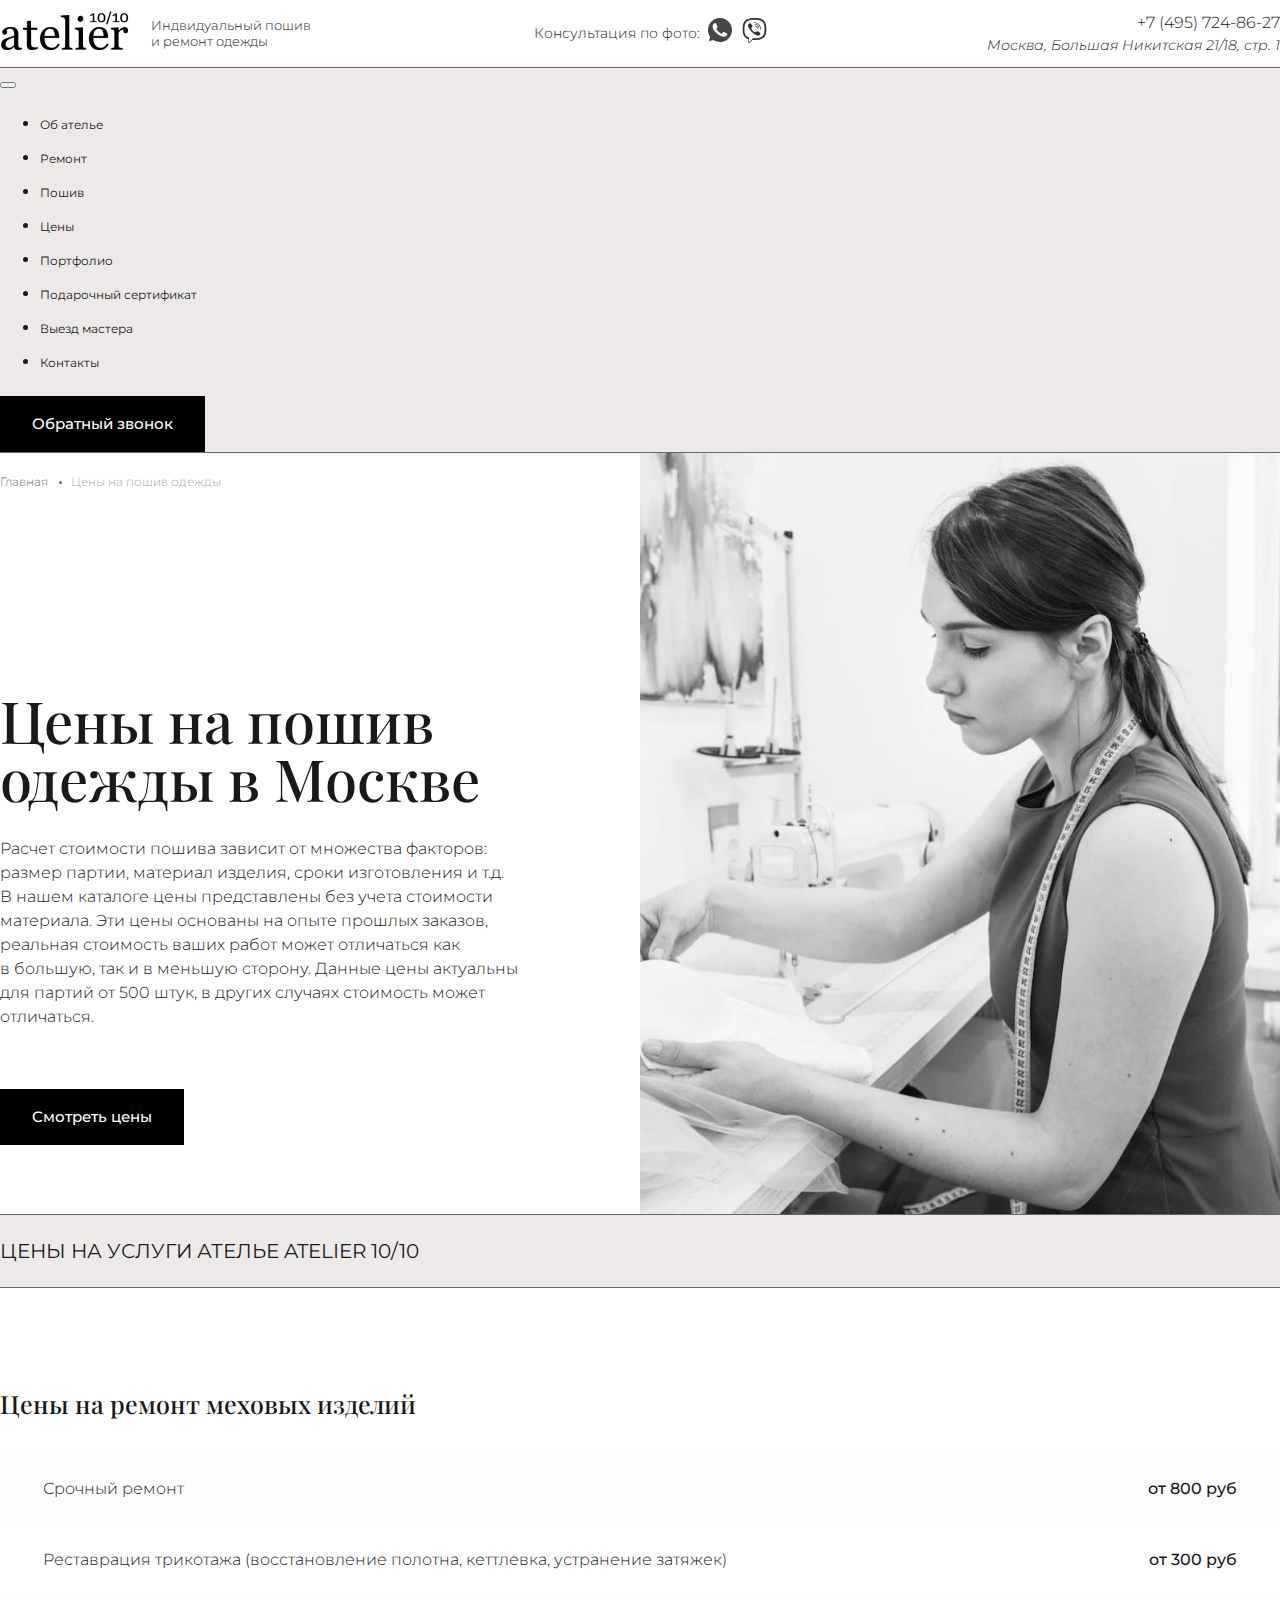
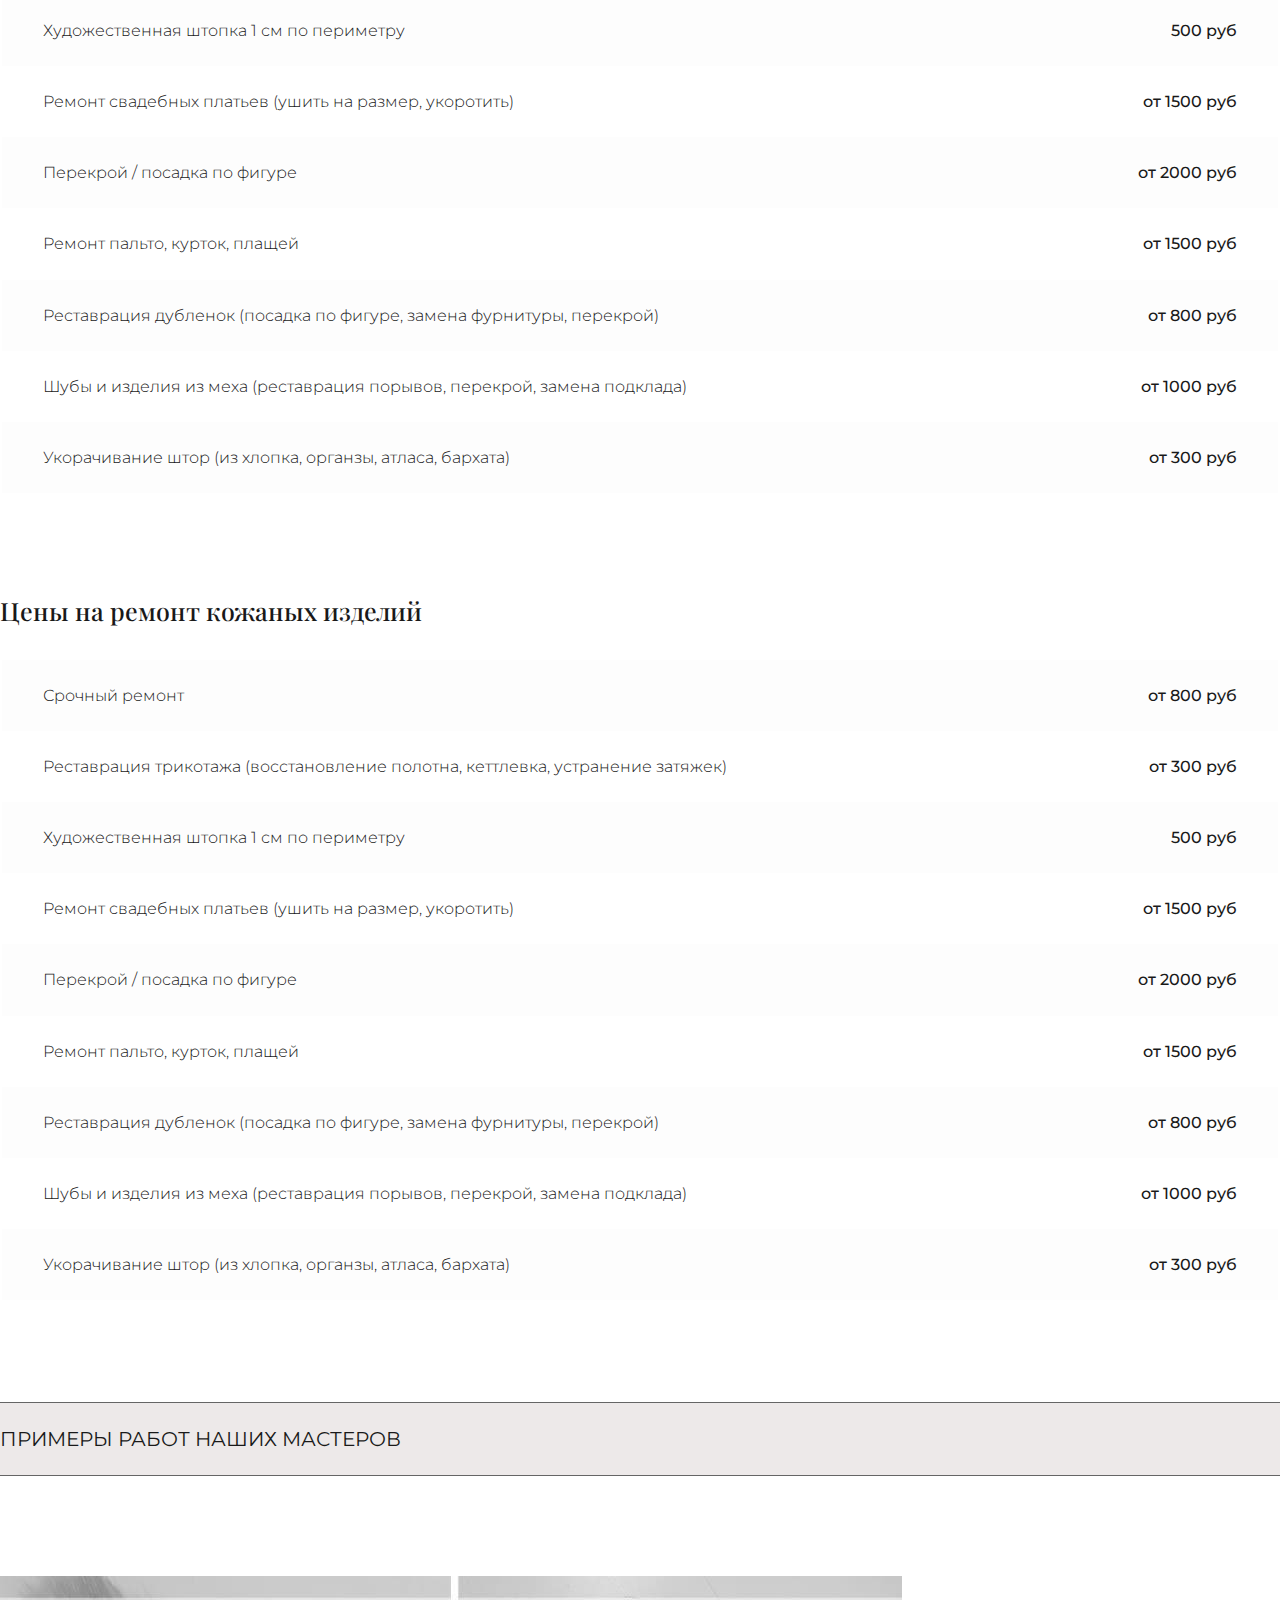
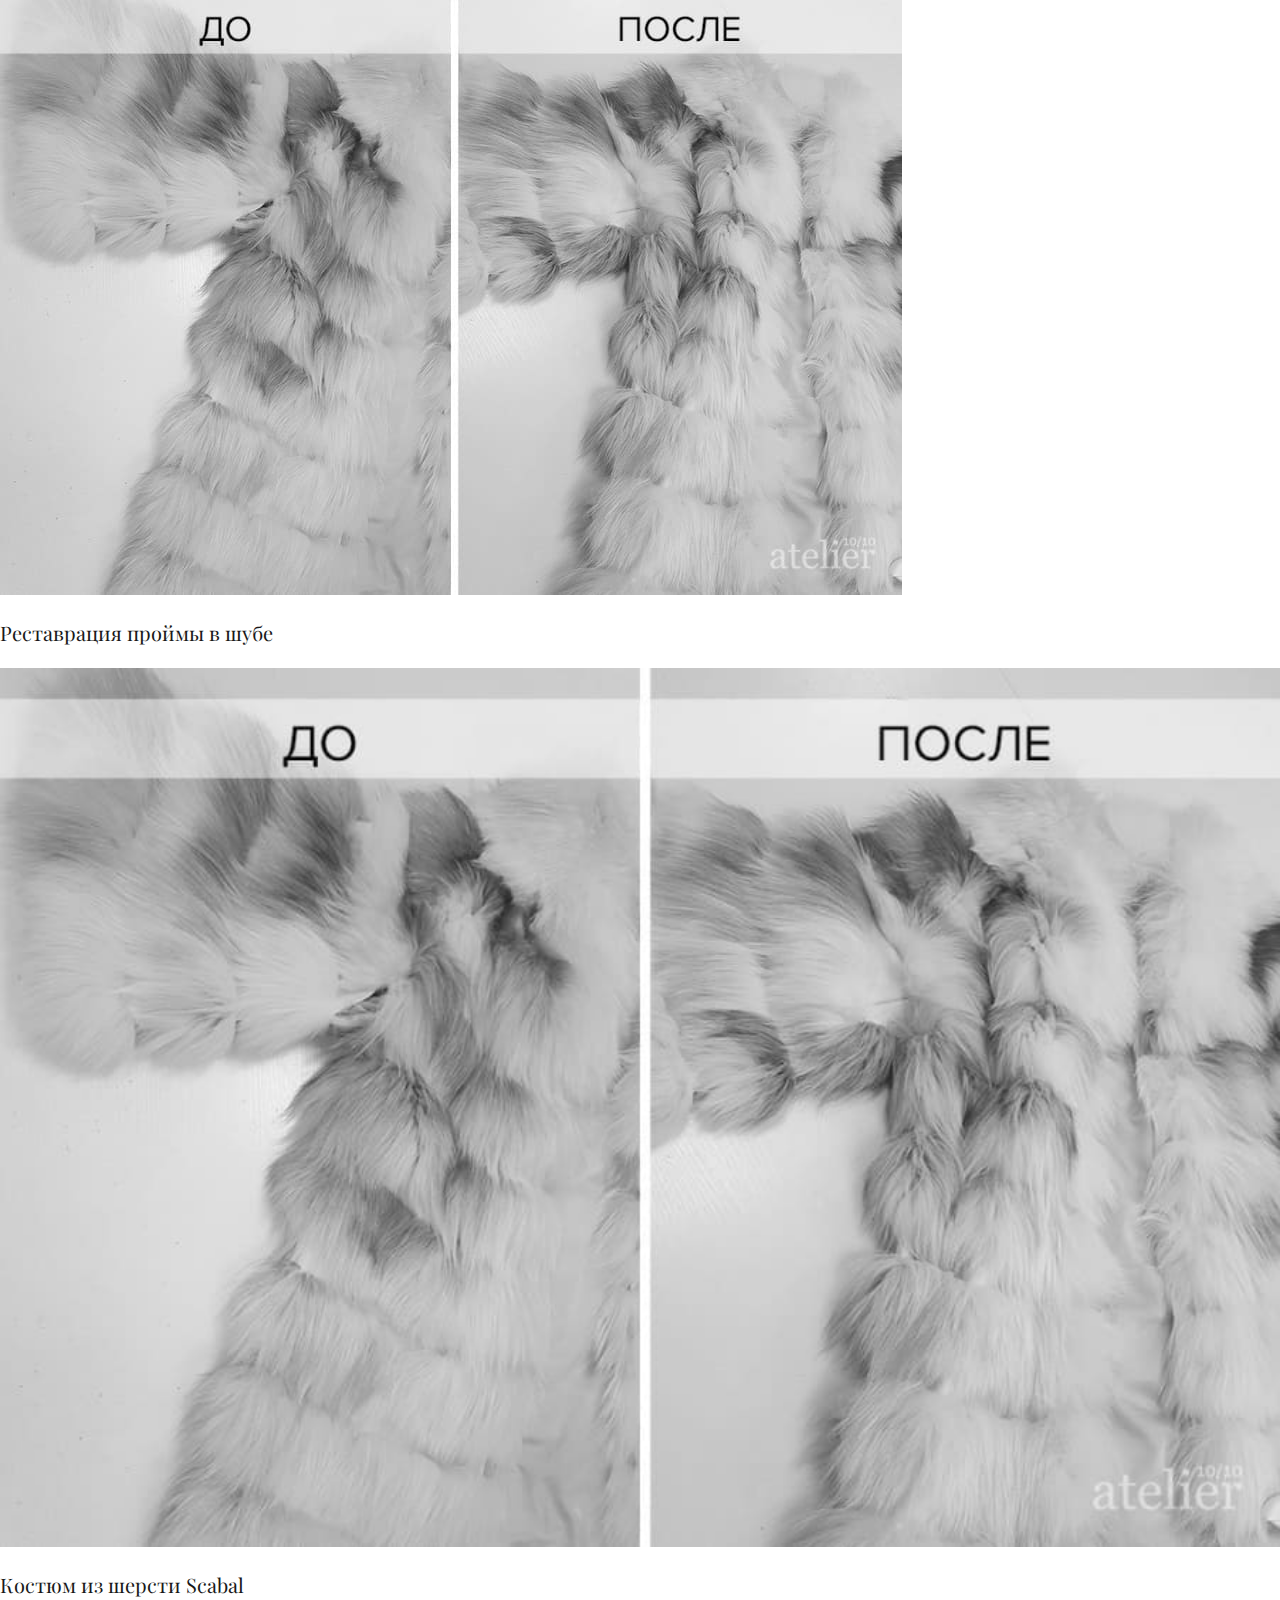
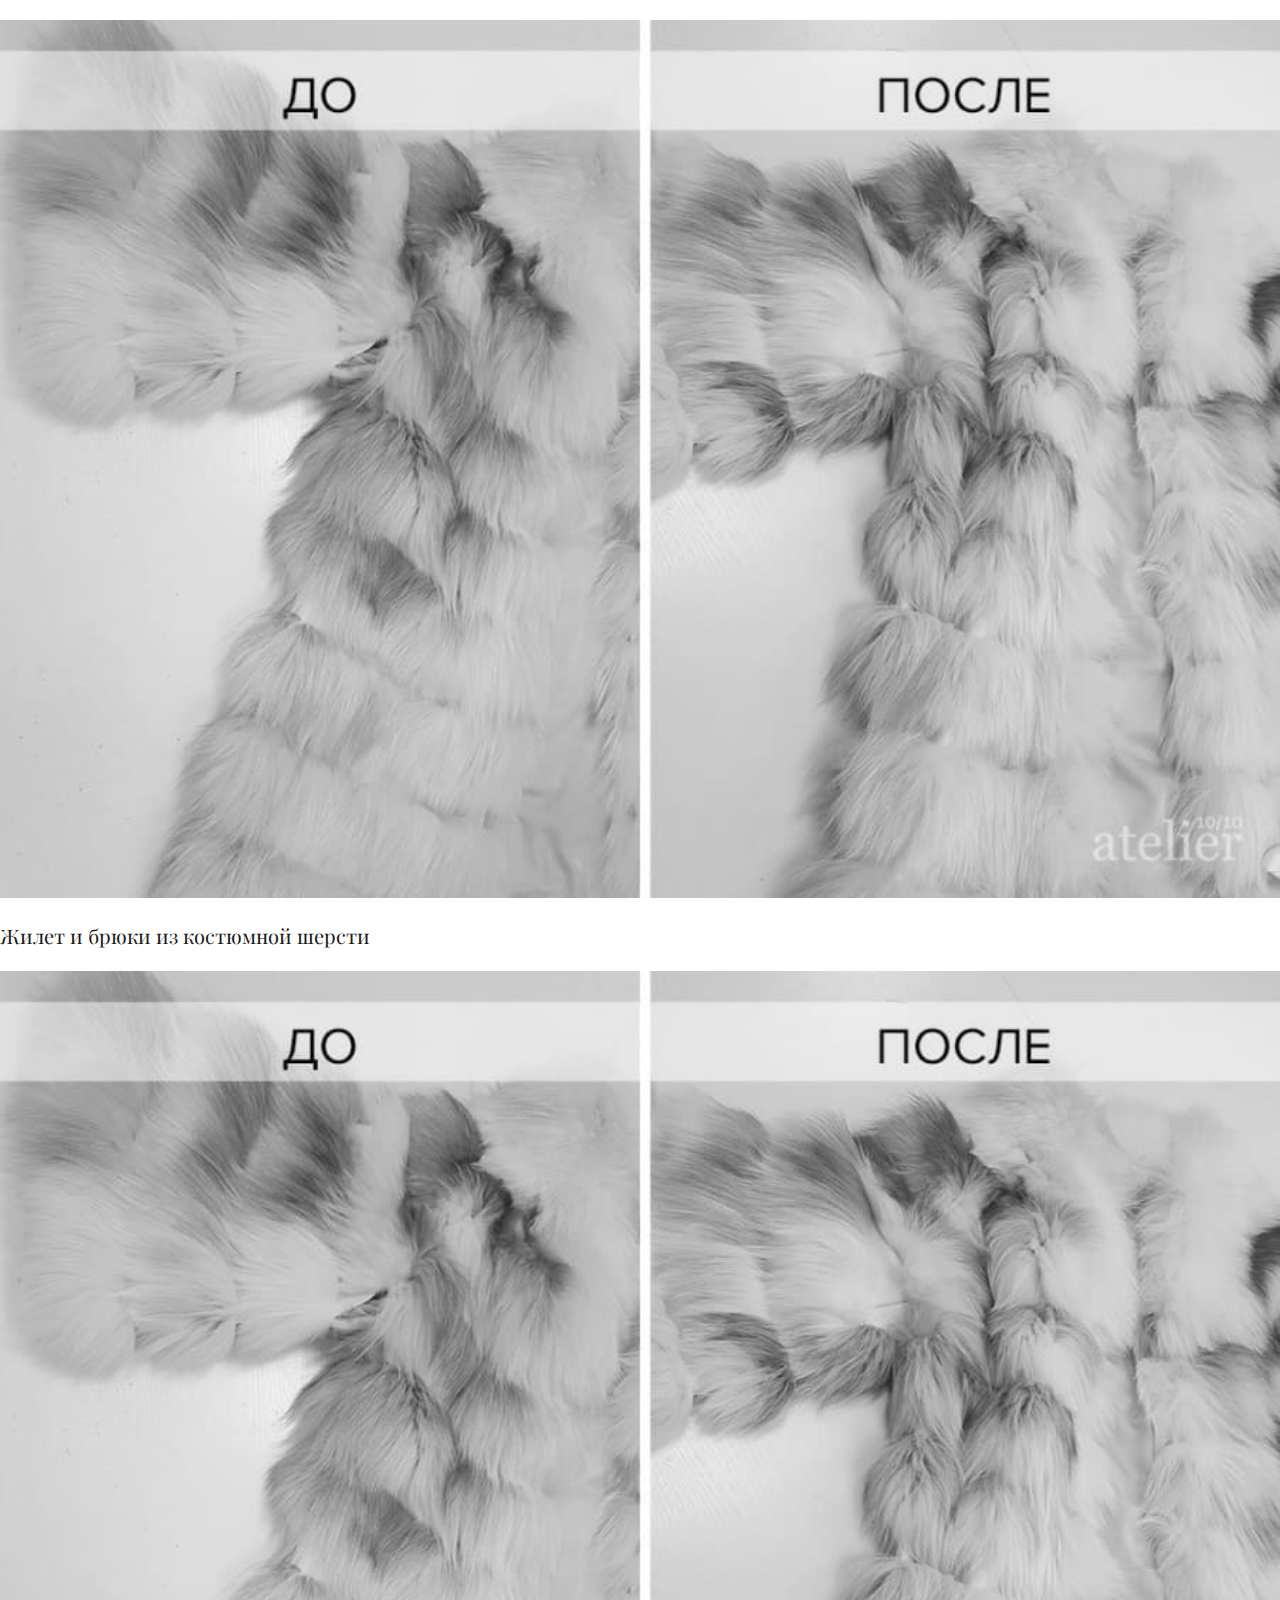
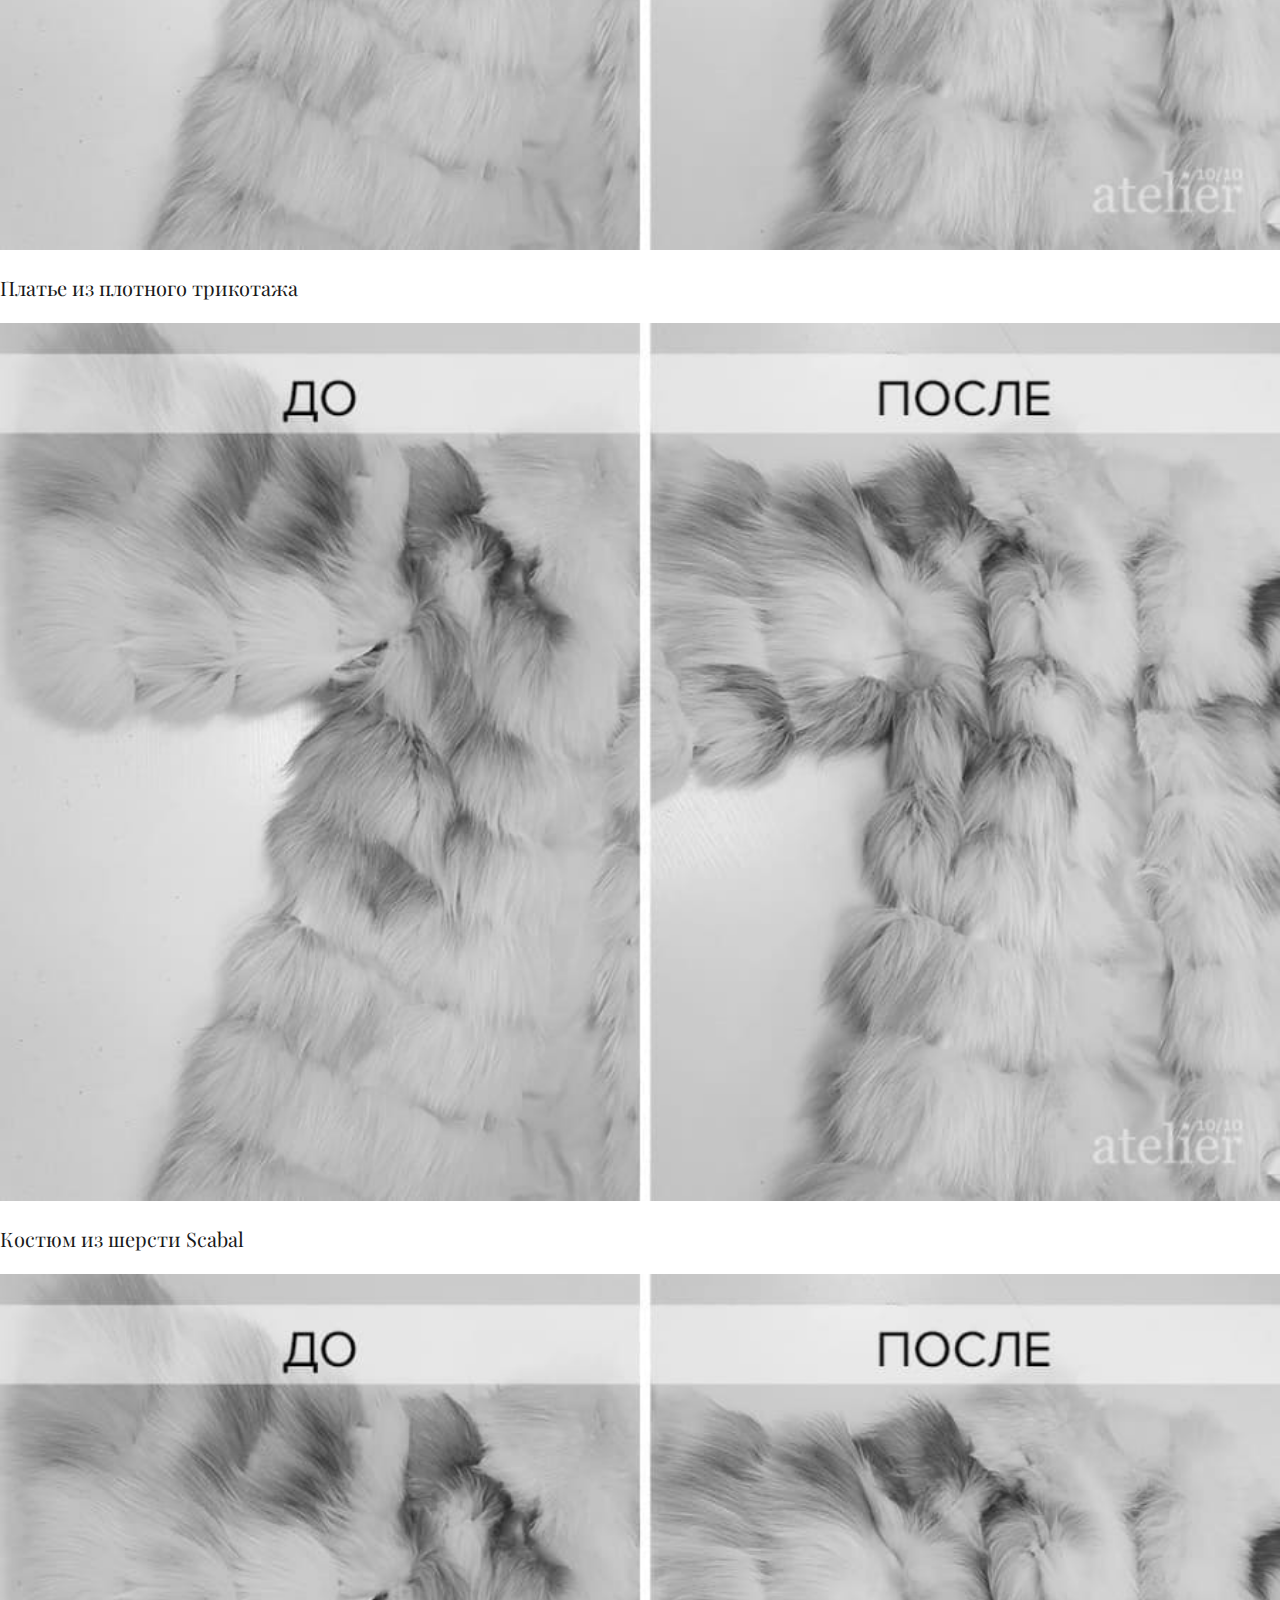
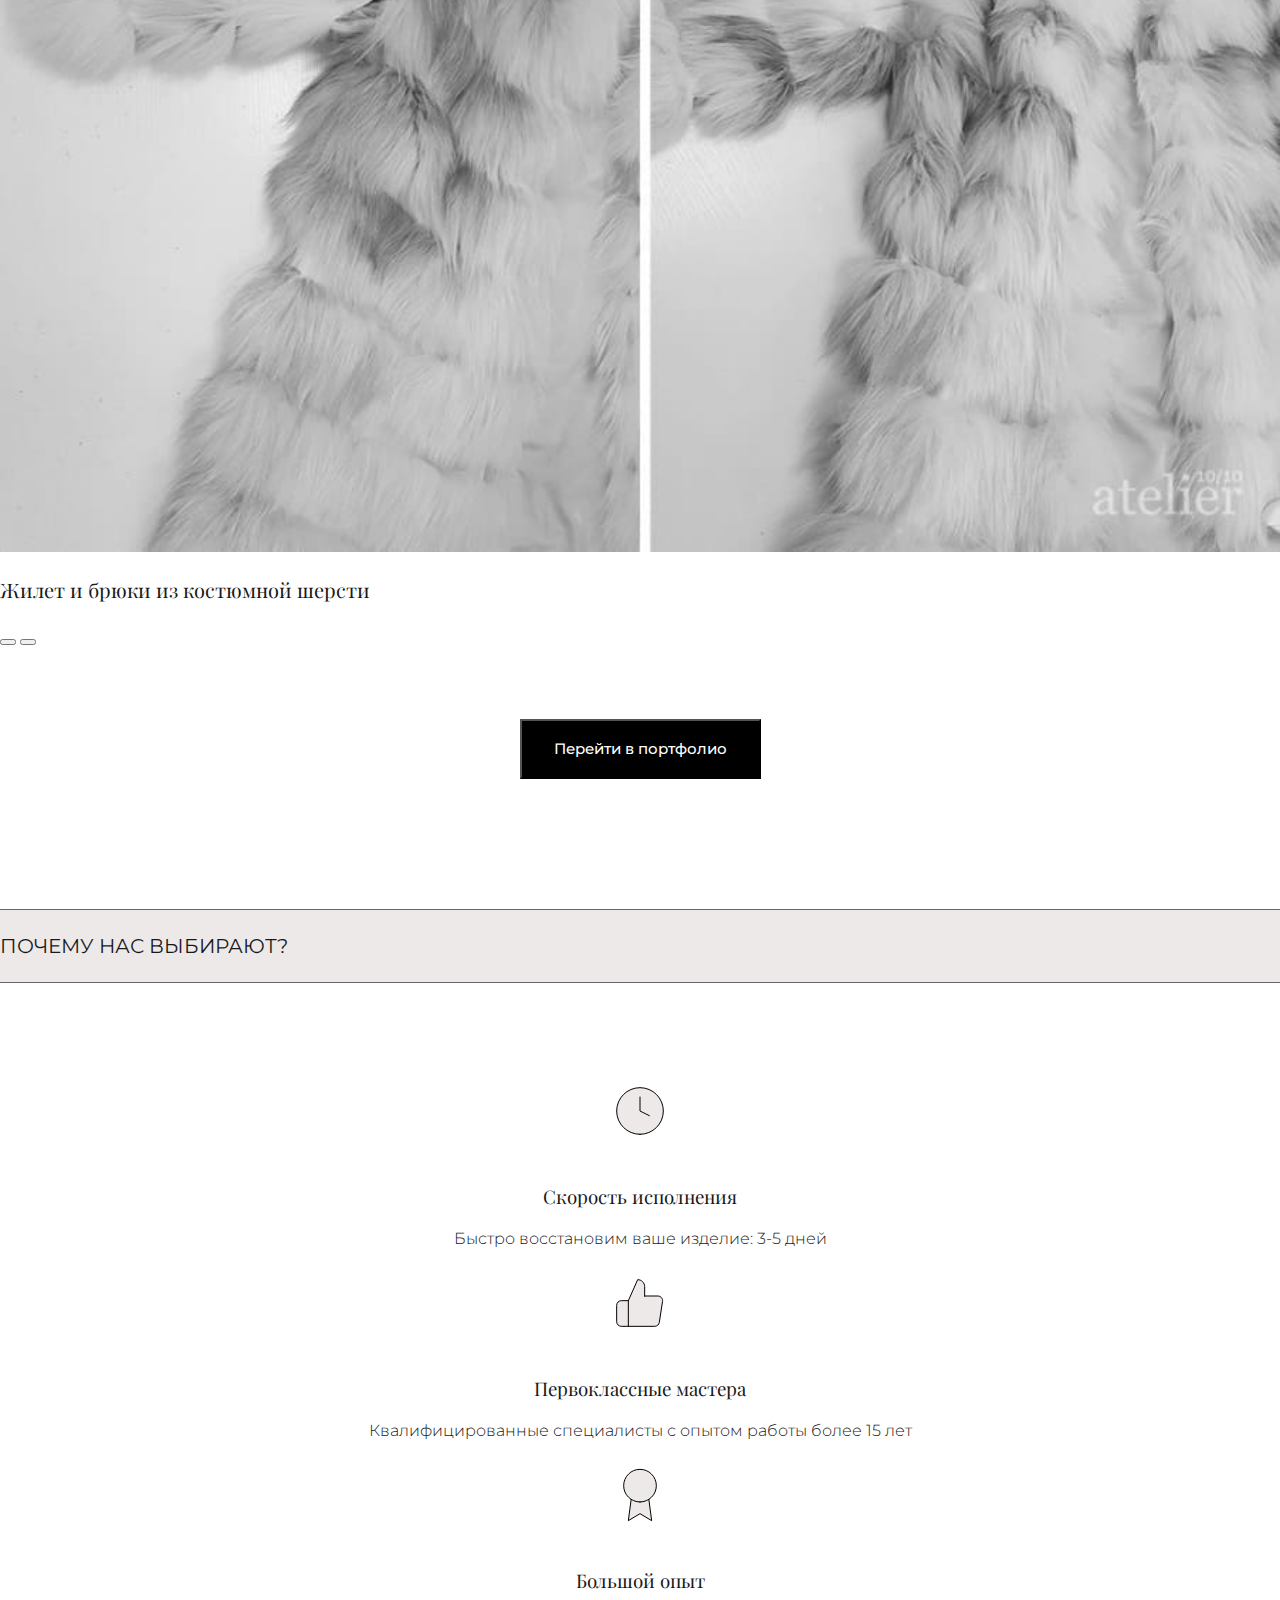
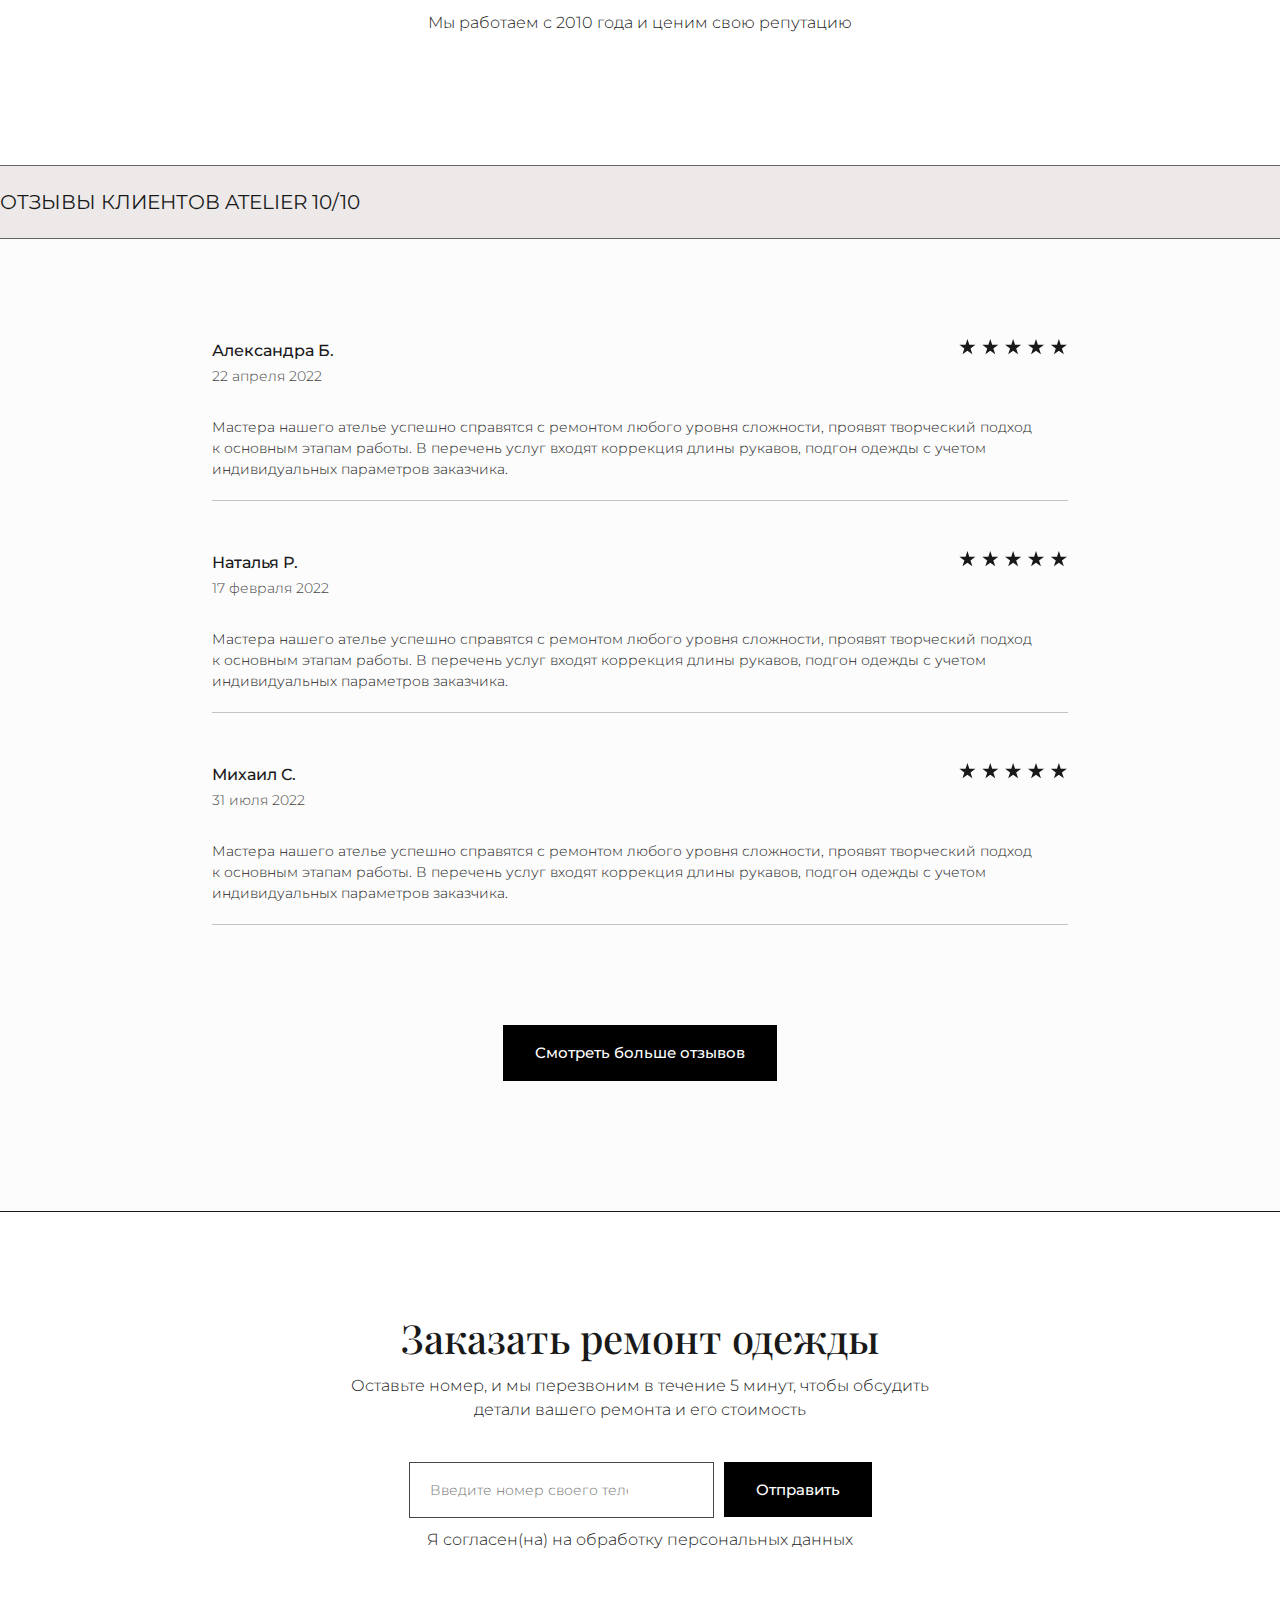
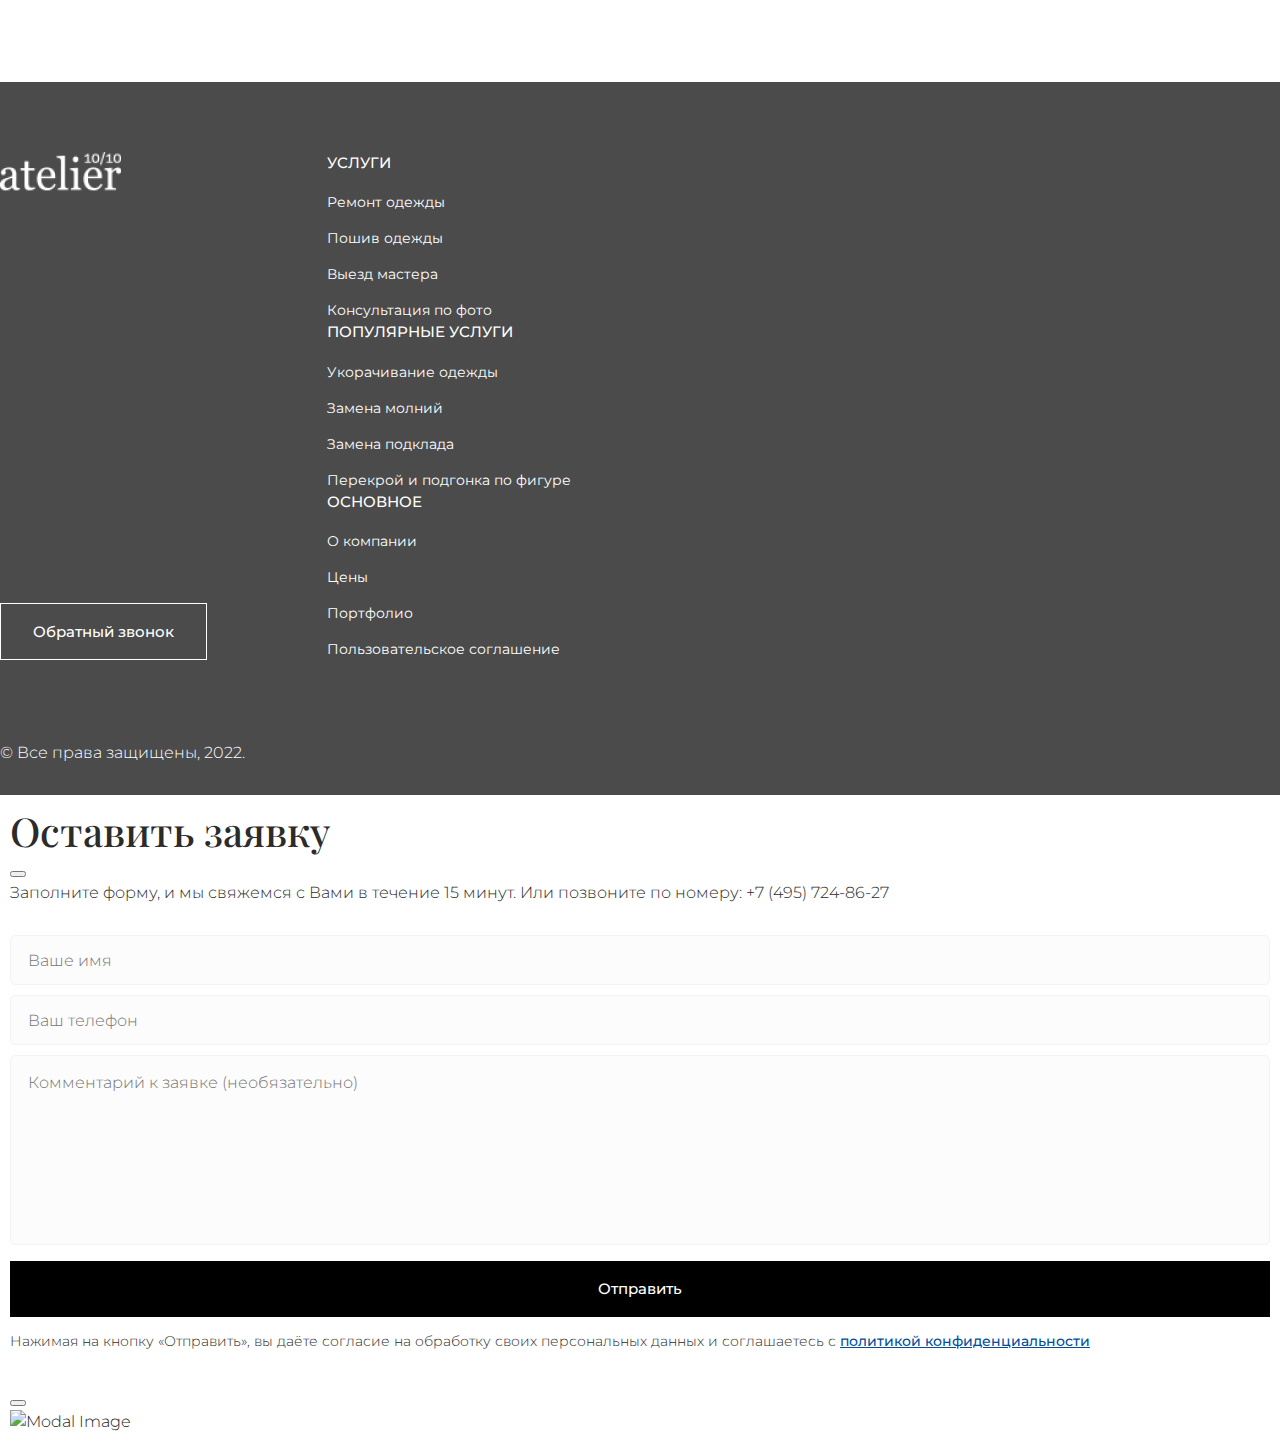
==== ceny-na-poshiv-odezhdy/index.html @ 5817e7cd "Add files via upload" ====
<!DOCTYPE html>
<html lang="ru">

<head>
	<meta charset="UTF-8">
	<meta http-equiv="X-UA-Compatible" content="IE=edge">
	<meta name="viewport" content="width=device-width, initial-scale=1.0">
	<meta name="description" content="Atelier 10/10 — aтелье премиум класса в Москве">
	<meta name="image" content="./img/logo.png">
	<meta name="address" content="Москва, Большая Никитская 21/18, стр. 1">
	<meta property="og:type" content="website">
	<meta property="og:title" content="aтелье премиум класса в Москве">
	<meta property="og:description" content="Ателье по ремонту одежды Atelier 10/10 в центре Москвы">
	<meta property="og:image" content="../img/a-logo.jpg">
	<link rel="apple-touch-icon" sizes="57x57" href="../img/apple-icon-57x57.png">
	<link rel="apple-touch-icon" sizes="60x60" href="../img/apple-icon-60x60.png">
	<link rel="apple-touch-icon" sizes="72x72" href="../img/apple-icon-72x72.png">
	<link rel="apple-touch-icon" sizes="76x76" href="../img/apple-icon-76x76.png">
	<link rel="apple-touch-icon" sizes="114x114" href="../img/apple-icon-114x114.png">
	<link rel="apple-touch-icon" sizes="120x120" href="../img/apple-icon-120x120.png">
	<link rel="apple-touch-icon" sizes="144x144" href="../img/apple-icon-144x144.png">
	<link rel="apple-touch-icon" sizes="152x152" href="../img/apple-icon-152x152.png">
	<link rel="apple-touch-icon" sizes="180x180" href="../img/apple-icon-180x180.png">
	<link rel="icon" type="image/png" sizes="192x192" href="../img/android-icon-192x192.png">
	<link rel="icon" type="image/png" sizes="32x32" href="../img/favicon-32x32.png">
	<link rel="icon" type="image/png" sizes="96x96" href="../img/favicon-96x96.png">
	<link rel="icon" type="image/png" sizes="16x16" href="../img/favicon-16x16.png">
	<link rel="manifest" href="../img/manifest.json">
	<meta name="msapplication-TileColor" content="#ffffff">
	<meta name="msapplication-TileImage" content="../img/ms-icon-144x144.png">
	<meta name="theme-color" content="#ffffff">
	<link href="https://cdn.jsdelivr.net/npm/bootstrap@5.2.2/dist/css/bootstrap.min.css" rel="stylesheet"
		integrity="sha384-Zenh87qX5JnK2Jl0vWa8Ck2rdkQ2Bzep5IDxbcnCeuOxjzrPF/et3URy9Bv1WTRi" crossorigin="anonymous">
	<link rel="stylesheet" href="../css/style.css">
	<link rel="stylesheet" href="../css/adaptive.css">
	<title>Atelier 10/10</title>
</head>

<body>
	<header>
		<div class="container">
			<div class="row header__top">
				<div class="col-sm">
					<div class="header__col-logo">
						<a class="logo header__logo">
							<img class="logo-img" src="../img/logo.png" alt="">
						</a>
						<p class="header__text">
							Индвидуальный пошив и&nbsp;ремонт одежды
						</p>
					</div>
				</div>
				<div class="col-sm">
					<div class="header__consultation consultation">
						<p class="consultation__text">
							Консультация по&nbsp;фото:
						</p>
						<ul class="consultation__list list-reset">
							<li class="consultation__item">
								<a class="consultation__link" href="#!">
									<img class="consultation__img" src="../img/whatsapp-icon.svg" alt="">
								</a>
							</li>
							<li class="consultation__item">
								<a class="consultation__link" href="#!">
									<img class="consultation__img" src="../img/viber-icon.svg" alt="">
								</a>
							</li>
						</ul>
					</div>
				</div>
				<div class="col-sm">
					<div class="header__right">
						<a class="header__number" href="tel:+74957248627">
							+7 (495) 724-86-27
						</a>
						<p class="header__adress">
							Москва, Большая Никитская 21/18, стр.&nbsp;1
						</p>
					</div>
				</div>
			</div>
		</div>
		<nav class="navbar navbar-expand-lg header__bottom">
			<div class="container">
				<a class="navbar-brand" href="#!">
					<img class="logo-img" src="../img/logo.png" alt="">
				</a>
				<button class="navbar-toggler" type="button" data-bs-toggle="collapse"
					data-bs-target="#navbarSupportedContent" aria-controls="navbarSupportedContent"
					aria-expanded="false" aria-label="Toggle navigation">
					<span class="navbar-toggler-icon"></span>
				</button>
				<div class="collapse navbar-collapse" id="navbarSupportedContent">
					<ul class="navbar-nav me-auto mb-2 mb-lg-0 header__list">
						<li class="nav-item">
							<a class="nav-link site-list__link" href="#!">Об&nbsp;ателье</a>
						</li>
						<li class="nav-item">
							<a class="nav-link site-list__link" href="#!">Ремонт</a>
						</li>
						<li class="nav-item">
							<a class="nav-link site-list__link" href="#!">Пошив</a>
						</li>
						<li class="nav-item">
							<a class="nav-link site-list__link" href="#!">Цены</a>
						</li>
						<li class="nav-item">
							<a class="nav-link site-list__link" href="#!">Портфолио</a>
						</li>
						<li class="nav-item">
							<a class="nav-link site-list__link" href="#!">Подарочный сертификат</a>
						</li>
						<li class="nav-item">
							<a class="nav-link site-list__link" href="#!">Выезд мастера</a>
						</li>
						<li class="nav-item">
							<a class="nav-link site-list__link" href="#!">Контакты</a>
						</li>
					</ul>
					<button class="site-list__btn btn btn-reset" data-bs-toggle="modal"
						data-bs-target="#exampleModal">Обратный звонок</button>
				</div>
			</div>
		</nav>
	</header>
	<main>
		<div class="container">
			<ol class="breadcrumbs list-reset" itemscope itemtype="http://schema.org/BreadcrumbList">
				<li itemprop="itemListElement" itemscope itemtype="http://schema.org/ListItem">
					<a class="breadcrumbs__link" itemprop="item" href="/">
						<span itemprop="name">Главная</span>
					</a>
					<meta itemprop="position" content="1">
				</li>
				<li class="breadcrumbs__current" itemprop="itemListElement" itemscope
					itemtype="http://schema.org/ListItem">
					<a itemprop="item" href="">
						<span itemprop="name">Цены на&nbsp;пошив одежды</span>
					</a>
					<meta itemprop="position" content="2">
				</li>
			</ol>
		</div>
		<section class="inner-hero">
			<div class="container ero__container inner-hero__container">
				<div class="inner-hero__img-box">
					<img class="inner-hero__img" src="../img/ceny-na-poshiv-odezhdy-imghero.jpg" alt=""
						decoding="async">
				</div>
				<div class="inner-hero__box">
					<h1 class="inner-hero__title">
						Цены на&nbsp;пошив одежды в&nbsp;Москве
					</h1>
					<div class="inner-hero__descr">
						<p>
							Расчет стоимости пошива зависит от&nbsp;множества факторов: размер партии, материал изделия,
							сроки изготовления и&nbsp;т.д. В&nbsp;нашем каталоге цены представлены без учета стоимости
							материала.
							Эти цены основаны на&nbsp;опыте прошлых заказов, реальная стоимость ваших работ может
							отличаться
							как в&nbsp;большую, так и&nbsp;в&nbsp;меньшую сторону. Данные цены актуальны для партий
							от&nbsp;500&nbsp;штук, в
							других случаях стоимость может отличаться.
						</p>
					</div>
					<a class="inner-hero__btn btn btn-reset" href="#scrollspyHeading1">Смотреть цены</a>
				</div>
			</div>
		</section>
		<section>
			<div class="title-box">
				<div class="container">
					<h2 class="title" id="scrollspyHeading1">
						Цены на&nbsp;услуги ателье atelier 10/10
					</h2>
				</div>
			</div>
			<div class="container">
				<div class="price-table__wrapper">
					<h3 class="price-table__title">
						Цены на&nbsp;ремонт меховых изделий
					</h3>
					<table class="price-table">
						<tr class="price-table__box">
							<td class="price-table__td price-table--title">Срочный ремонт</td>
							<td class="price-table__td price-table--value">от&nbsp;800 руб</td>
						</tr>
						<tr class="price-table__box">
							<td class="price-table__td price-table--title">Реставрация трикотажа (восстановление
								полотна,
								кеттлевка, устранение затяжек) </td>
							<td class="price-table__td price-table--value">от&nbsp;300 руб</td>
						</tr>
						<tr class="price-table__box">
							<td class="price-table__td price-table--title">Художественная штопка 1&nbsp;см
								по&nbsp;периметру</td>
							<td class="price-table__td price-table--value">500 руб</td>
						</tr>
						<tr class="price-table__box">
							<td class="price-table__td price-table--title">Ремонт свадебных платьев (ушить
								на&nbsp;размер,
								укоротить)</td>
							<td class="price-table__td price-table--value">от&nbsp;1500 руб</td>
						</tr>
						<tr class="price-table__box">
							<td class="price-table__td price-table--title">Перекрой&nbsp;/ посадка по&nbsp;фигуре</td>
							<td class="price-table__td price-table--value">от&nbsp;2000 руб</td>
						</tr>
						<tr class="price-table__box">
							<td class="price-table__td price-table--title">Ремонт пальто, курток, плащей</td>
							<td class="price-table__td price-table--value">от&nbsp;1500 руб</td>
						</tr>
						<tr class="price-table__box">
							<td class="price-table__td price-table--title">Реставрация дубленок (посадка по&nbsp;фигуре,
								замена
								фурнитуры, перекрой)</td>
							<td class="price-table__td price-table--value">от&nbsp;800 руб</td>
						</tr>
						<tr class="price-table__box">
							<td class="price-table__td price-table--title">Шубы и&nbsp;изделия из&nbsp;меха (реставрация
								порывов,
								перекрой, замена подклада)</td>
							<td class="price-table__td price-table--value">от&nbsp;1000 руб</td>
						</tr>
						<tr class="price-table__box">
							<td class="price-table__td price-table--title">Укорачивание штор (из&nbsp;хлопка, органзы,
								атласа,
								бархата)</td>
							<td class="price-table__td price-table--value">от&nbsp;300 руб</td>
						</tr>
					</table>
				</div>
				<div class="price-table__wrapper">
					<h3 class="price-table__title">
						Цены на&nbsp;ремонт кожаных изделий
					</h3>
					<table class="price-table">
						<tr class="price-table__box">
							<td class="price-table__td price-table--title">Срочный ремонт</td>
							<td class="price-table__td price-table--value">от&nbsp;800 руб</td>
						</tr>
						<tr class="price-table__box">
							<td class="price-table__td price-table--title">Реставрация трикотажа (восстановление
								полотна,
								кеттлевка, устранение затяжек) </td>
							<td class="price-table__td price-table--value">от&nbsp;300 руб</td>
						</tr>
						<tr class="price-table__box">
							<td class="price-table__td price-table--title">Художественная штопка 1&nbsp;см
								по&nbsp;периметру</td>
							<td class="price-table__td price-table--value">500 руб</td>
						</tr>
						<tr class="price-table__box">
							<td class="price-table__td price-table--title">Ремонт свадебных платьев (ушить
								на&nbsp;размер,
								укоротить)</td>
							<td class="price-table__td price-table--value">от&nbsp;1500 руб</td>
						</tr>
						<tr class="price-table__box">
							<td class="price-table__td price-table--title">Перекрой&nbsp;/ посадка по&nbsp;фигуре</td>
							<td class="price-table__td price-table--value">от&nbsp;2000 руб</td>
						</tr>
						<tr class="price-table__box">
							<td class="price-table__td price-table--title">Ремонт пальто, курток, плащей</td>
							<td class="price-table__td price-table--value">от&nbsp;1500 руб</td>
						</tr>
						<tr class="price-table__box">
							<td class="price-table__td price-table--title">Реставрация дубленок (посадка по&nbsp;фигуре,
								замена
								фурнитуры, перекрой)</td>
							<td class="price-table__td price-table--value">от&nbsp;800 руб</td>
						</tr>
						<tr class="price-table__box">
							<td class="price-table__td price-table--title">Шубы и&nbsp;изделия из&nbsp;меха (реставрация
								порывов,
								перекрой, замена подклада)</td>
							<td class="price-table__td price-table--value">от&nbsp;1000 руб</td>
						</tr>
						<tr class="price-table__box">
							<td class="price-table__td price-table--title">Укорачивание штор (из&nbsp;хлопка, органзы,
								атласа,
								бархата)</td>
							<td class="price-table__td price-table--value">от&nbsp;300 руб</td>
						</tr>
					</table>
				</div>
			</div>
		</section>
		<section class="work-examples">
			<div class="title-box">
				<div class="container">
					<h2 class="title">
						Примеры работ наших мастеров
					</h2>
				</div>
			</div>
			<div class="work-examples__container container">
				<div id="myCarousel-repair" class="carousel slide container">
					<div class="carousel-inner w-100">
						<div class="carousel-item active">
							<div class="col-md-4">
								<div class="card card-body">
									<img class="gallery-item" alt="" src="../img/restavraciya-projmy-v-shube.jpg"
										decoding="async">
									<h3 class="carousel-title">Реставрация проймы в&nbsp;шубе</h3>
								</div>
							</div>
						</div>
						<div class="carousel-item">
							<div class="col-md-4">
								<div class="card card-body">
									<img class="gallery-item" alt="" src="../img/restavraciya-projmy-v-shube.jpg"
										decoding="async">
									<h3 class="carousel-title">Костюм из&nbsp;шерсти Scabal</h3>
								</div>
							</div>
						</div>
						<div class="carousel-item">
							<div class="col-md-4">
								<div class="card card-body">
									<img class="gallery-item" alt="" src="../img/restavraciya-projmy-v-shube.jpg"
										decoding="async">
									<h3 class="carousel-title">Жилет и&nbsp;брюки из&nbsp;костюмной шерсти</h3>
								</div>
							</div>
						</div>
						<div class="carousel-item">
							<div class="col-md-4">
								<div class="card card-body">
									<img class="gallery-item" alt="" src="../img/restavraciya-projmy-v-shube.jpg"
										decoding="async">
									<h3 class="carousel-title">Платье из&nbsp;плотного трикотажа</h3>
								</div>
							</div>
						</div>
						<div class="carousel-item">
							<div class="col-md-4">
								<div class="card card-body">
									<img class="gallery-item" alt="" src="../img/restavraciya-projmy-v-shube.jpg"
										decoding="async">
									<h3 class="carousel-title">Костюм из&nbsp;шерсти Scabal</h3>
								</div>
							</div>
						</div>
						<div class="carousel-item">
							<div class="col-md-4">
								<div class="card card-body">
									<img class="gallery-item" alt="" src="../img/restavraciya-projmy-v-shube.jpg"
										decoding="async">
									<h3 class="carousel-title">Жилет и&nbsp;брюки из&nbsp;костюмной шерсти</h3>
								</div>
							</div>
						</div>
					</div>
					<button class="carousel-control-prev" type="button" data-bs-target="#myCarousel-repair"
						data-bs-slide="prev">
						<span class="carousel-control-prev-icon" aria-hidden="true"></span>
						<span class="visually-hidden">Предыдущий</span>
					</button>
					<button class="carousel-control-next" type="button" data-bs-target="#myCarousel-repair"
						data-bs-slide="next">
						<span class="carousel-control-next-icon" aria-hidden="true"></span>
						<span class="visually-hidden">Следующщий</span>
					</button>
				</div>
				<button class="work-examples__btn btn">
					Перейти в&nbsp;портфолио
				</button>
			</div>
		</section>
		<section class="advantage">
			<div class="title-box">
				<div class="container">
					<h2 class="about__title title">
						Почему нас выбирают?
					</h2>
				</div>
			</div>
			<div class="container">
				<ul class="row advantage__list list-reset">
					<li class="col-md-4 advantage__item advantage__item--clock">
						<h3 class="advantage__title">
							Скорость исполнения
						</h3>
						<p class="advantage__text">
							Быстро восстановим ваше изделие: 3-5 дней
						</p>
					</li>
					<li class="col-md-4 advantage__item advantage__item--like">
						<h3 class="advantage__title">
							Первоклассные мастера
						</h3>
						<p class="advantage__text">
							Квалифицированные специалисты с&nbsp;опытом работы более 15&nbsp;лет
						</p>
					</li>
					<li class="col-md-4 advantage__item advantage__item--medal">
						<h3 class="advantage__title">
							Большой опыт
						</h3>
						<p class="advantage__text">
							Мы&nbsp;работаем с&nbsp;2010 года и&nbsp;ценим свою репутацию
						</p>
					</li>
				</ul>
			</div>
		</section>
		<section class="review">
			<div class="title-box">
				<div class="container">
					<h2 class="faq__title title">
						Отзывы клиентов atelier 10/10
					</h2>
				</div>
			</div>
			<div class="container">
				<ul class="review__list list-reset">
					<li class="review__item">
						<p class="review__name">
							Александра&nbsp;Б.
						</p>
						<p class="review__date">
							22&nbsp;апреля 2022
						</p>
						<p class="review__text">
							Мастера нашего ателье успешно справятся с&nbsp;ремонтом любого уровня сложности, проявят
							творческий подход к&nbsp;основным этапам работы. В&nbsp;перечень услуг входят коррекция
							длины
							рукавов, подгон одежды с&nbsp;учетом индивидуальных параметров заказчика.
						</p>
					</li>
					<li class="review__item">
						<p class="review__name">
							Наталья&nbsp;Р.
						</p>
						<p class="review__date">
							17&nbsp;февраля 2022
						</p>
						<p class="review__text">
							Мастера нашего ателье успешно справятся с&nbsp;ремонтом любого уровня сложности, проявят
							творческий подход к&nbsp;основным этапам работы. В&nbsp;перечень услуг входят коррекция
							длины
							рукавов, подгон одежды с&nbsp;учетом индивидуальных параметров заказчика.
						</p>
					</li>
					<li class="review__item">
						<p class="review__name">
							Михаил&nbsp;С.
						</p>
						<p class="review__date">
							31&nbsp;июля 2022
						</p>
						<p class="review__text">
							Мастера нашего ателье успешно справятся с&nbsp;ремонтом любого уровня сложности, проявят
							творческий подход к&nbsp;основным этапам работы. В&nbsp;перечень услуг входят коррекция
							длины
							рукавов, подгон одежды с&nbsp;учетом индивидуальных параметров заказчика.
						</p>
					</li>
				</ul>
				<div class="review__link-box">
					<a class="btn" href="#!">
						Смотреть больше отзывов
					</a>
				</div>
			</div>
		</section>
		<section class="find find--bgcolorfff">
			<div class="container">
				<h2 class="find__title title-medium">
					Заказать ремонт одежды
				</h2>
				<p class="find__text">
					Оставьте номер, и&nbsp;мы&nbsp;перезвоним в&nbsp;течение 5&nbsp;минут, чтобы обсудить детали вашего
					ремонта и&nbsp;его
					стоимость
				</p>
				<form class="form-number" method="POST">
					<div class="form-number__box">
						<label class="form-number__label">
							<span class="visually-hidden">Введите номер своего телефона</span>
							<input class="form-number__data" type="tel" data-validate-field="tel" name="Телефон"
								placeholder="Введите номер своего телефона" required>
						</label>
						<button class="form-number__button btn btn-reset" type="submit">Отправить</button>
					</div>
					<p class="form-number__agreement">
						Я&nbsp;согласен(на) на&nbsp;обработку персональных данных
					</p>
				</form>
			</div>
		</section>
	</main>
	<footer class="footer">
		<div class="container">
			<div class="footer__box">
				<div class="footer__col-left">
					<a href="#!">
						<img class="footer__img" src="../img/logo-white.png" alt="Логотип atelier 10/10"
							decoding="async">
					</a>
					<div class="footer__btn-box">
						<button class="footer__btn btn btn-reset" data-bs-toggle="modal"
							data-bs-target="#exampleModal">Обратный звонок</button>
					</div>
				</div>
				<div class="footer__menu">
					<ul class="row footer__lis list-reset">
						<li class="col-md-4 footer__item">
							<h3 class="footer__title">Услуги</h3>
							<ul class="footer__sub-list list-reset">
								<li class="footer__sub-item">
									<a class="footer__link" href="#!">
										Ремонт одежды
									</a>
								</li>
								<li class="footer__sub-item">
									<a class="footer__link" href="#!">
										Пошив одежды
									</a>
								</li>
								<li class="footer__sub-item">
									<a class="footer__link" href="#!">
										Выезд мастера
									</a>
								</li>
								<li class="footer__sub-item">
									<a class="footer__link" href="#!">
										Консультация по&nbsp;фото
									</a>
								</li>
							</ul>
						</li>
						<li class="col-md-4 footer__item">
							<h3 class="footer__title">Популярные услуги</h3>
							<ul class="footer__sub-list list-reset">
								<li class="footer__sub-item">
									<a class="footer__link" href="#!">
										Укорачивание одежды
									</a>
								</li>
								<li class="footer__sub-item">
									<a class="footer__link" href="#!">
										Замена молний
									</a>
								</li>
								<li class="footer__sub-item">
									<a class="footer__link" href="#!">
										Замена подклада
									</a>
								</li>
								<li class="footer__sub-item">
									<a class="footer__link" href="#!">
										Перекрой и&nbsp;подгонка по&nbsp;фигуре
									</a>
								</li>
							</ul>
						</li>
						<li class="col-md-4 footer__item">
							<h3 class="footer__title">Основное</h3>
							<ul class="footer__sub-list list-reset">
								<li class="footer__sub-item">
									<a class="footer__link" href="#!">
										О&nbsp;компании
									</a>
								</li>
								<li class="footer__sub-item">
									<a class="footer__link" href="#!">
										Цены
									</a>
								</li>
								<li class="footer__sub-item">
									<a class="footer__link" href="#!">
										Портфолио
									</a>
								</li>
								<li class="footer__sub-item">
									<a class="footer__link" href="#!">
										Пользовательское соглашение
									</a>
								</li>
							</ul>
						</li>
					</ul>
				</div>
			</div>
		</div>
		<div class="footer__copy">
			<div class="container">
				<p class="footer__copy-text">
					&copy;&nbsp;Все права защищены, 2022.
				</p>
			</div>
		</div>
	</footer>
	<div class="modal fade" id="exampleModal" tabindex="-1" aria-labelledby="exampleModalLabel" aria-hidden="true">
		<div class="modal-dialog">
			<div class="modal-content">
				<div class="modal-header">
					<h5 class="modal-title form__title title-medium" id="exampleModalLabel">Оставить заявку</h5>
					<button type="button" class="btn-close" data-bs-dismiss="modal" aria-label="Close"></button>
				</div>
				<div class="modal-body">
					<form action="mail.php" enctype="multipart/form-data" class="form" method="POST">
						<p class="form__text">
							Заполните форму, и&nbsp;мы&nbsp;свяжемся с&nbsp;Вами в&nbsp;течение
							15&nbsp;минут. Или позвоните по&nbsp;номеру:
							<a class="form__link" href="tel:+74957248627">+7 (495) 724-86-27</a>
						</p>
						<label class="form-label">
							<span class="visually-hidden">Введите имя</span>
							<input class="form__data" type="text" name="name" placeholder="Ваше имя">
						</label>
						<label class="form-label">
							<span class="visually-hidden">Введите телефон</span>
							<input class="form__data" type="tel" data-validate-field="tel" name="tel"
								placeholder="Ваш телефон" required>
						</label>
						<label class="form-label">
							<span class="visually-hidden">Введите комменатрий</span>
							<textarea class="form__entry form__data" name="Комментарий:"
								placeholder="Комментарий к заявке (необязательно)"></textarea>
						</label>
						<button class="form__button btn btn--blue btn-reset" type="submit">Отправить</button>
						<p class="form__agreement">
							Нажимая на&nbsp;кнопку &laquo;Отправить&raquo;, вы&nbsp;даёте согласие
							на&nbsp;обработку своих персональных данных и&nbsp;соглашаетесь с
							<a class="form__link-agreement" href="#!" target="_blank">политикой
								конфиденциальности</a>
						</p>
					</form>
				</div>
			</div>
		</div>
	</div>
	<div class="modal fade" id="gallery-popup" tabindex="-1" aria-labelledby="exampleModalLabel" aria-hidden="true">
		<div class="modal-dialog modal-dialog-centered modal-lg">
			<div class="modal-content">
				<div class="modal-header">
					<button type="button" class="btn-close" data-bs-dismiss="modal" aria-label="Close"></button>
				</div>
				<div class="modal-body">
					<img src="#/0.jpg" class="modal-img" alt="Modal Image">
				</div>
			</div>
		</div>
	</div>
	<script src="https://code.jquery.com/jquery-3.6.1.min.js"
		integrity="sha256-o88AwQnZB+VDvE9tvIXrMQaPlFFSUTR+nldQm1LuPXQ=" crossorigin="anonymous"></script>
	<script src="https://cdn.jsdelivr.net/npm/bootstrap@5.2.2/dist/js/bootstrap.bundle.min.js"
		integrity="sha384-OERcA2EqjJCMA+/3y+gxIOqMEjwtxJY7qPCqsdltbNJuaOe923+mo//f6V8Qbsw3" crossorigin="anonymous">
	</script>
	<script src="../js/script.js"></script>
	<script src="../js/gallery.js"></script>
</body>

</html>
---- css/style.css ----
@import url('https://fonts.googleapis.com/css2?family=Montserrat:ital,wght@0,300;0,400;0,500;0,600;0,700;1,300&display=swap');
@import url('https://fonts.googleapis.com/css2?family=Playfair+Display:wght@400;500;600&display=swap');
@import url('https://fonts.googleapis.com/css2?family=Italiana&display=swap');

.list-reset {
    padding: 0;
    margin: 0;
    list-style: none;
}

.btn-reset {
    padding: 0;
    border: none;
    background-color: transparent;
    cursor: pointer;
}

html {
    box-sizing: border-box;
}

*,
*::before,
*::after {
    box-sizing: inherit;
}

a {
    color: inherit;
    text-decoration: none;
}

img {
    max-width: 100%;
}

body {
    margin: 0;
    font-family: 'Montserrat', sans-serif;
    font-weight: 300;
    color: #191919;
    line-height: 1.5;
}

.form {
    background-color: #fff;
    color: #2b2b2b;
}

.modal-content {
    padding: 10px;
    border-radius: 0;
}

.form--inner-title {
    margin-bottom: 30px;
}

.form__text {
    margin: 0;
    margin-bottom: 30px;
}

.form__title {
    color: #2b2b2b;
    margin-bottom: 16px;
}

.form__data {
    font-family: "Montserrat", sans-serif;
    font-size: 16px;
    font-weight: 300;
    width: 100%;
    height: 50px;
    margin: 0;
    margin-bottom: 10px;
    padding: 0;
    padding: 0 17px;
    border: 1px solid #f3f3f3;
    border-radius: 5px;
    outline-color: #c0c0c0;
    background-color: #fcfcfc;
}

.form-label {
    display: flex;
    flex-direction: column;
}

.form__entry {
    height: 190px;
    padding: 17px;
    resize: none;
}

.form__agreement {
    font-size: 14px;
}

.form__link:hover {
    text-decoration: underline;
}

.form__link-agreement {
    font-weight: 500;
    transition: 0.2s;
    text-decoration: underline;
    color: #004e9c;
}

.form__link-agreement:hover {
    color: #0081ff;
}

.form__button {
    width: 100%;
    margin-top: 6px;
}

.title-box {
    padding-top: 21px;
    padding-bottom: 21px;
    background-color: #EDE9E9;
    border-top: 1px solid #656565;
    border-bottom: 1px solid #656565;
}

.title {
    font-weight: 400;
    margin: 0;
    font-size: 20px;
    text-transform: uppercase;
}

.title-medium {
    font-family: 'Playfair Display', serif;
    font-size: 40px;
    line-height: 1.3;
    margin: 0;
    font-weight: 500;
}

.title-hero {
    font-family: 'Playfair Display';
    font-weight: 500;
    font-size: 58px;
    line-height: 1.3;
    margin-bottom: 50px;
}

.visually-hidden {
    position: absolute;
    width: 1px;
    height: 1px;
    margin: -1px;
    padding: 0;
    overflow: hidden;
    border: 0;
    clip: rect(0 0 0 0);
}

.btn {
    display: inline-flex;
    align-items: center;
    justify-content: center;
    padding: 18px 32px;
    font-weight: 500;
    border-radius: 0;
    font-size: 15px;
    line-height: 1.3;
    text-align: center;
    color: #fff;
    background-color: #000000;
    font-family: 'Montserrat';
    transition: all 300ms cubic-bezier(0.2, 0, 0, 0.8);
}

.btn:hover {
    color: #fff;
    background-color: #333333;
}

.btn:active {
    color: #fff;
    background-color: #595959;
}

.header__top {
    display: flex;
    align-items: center;
    justify-content: space-between;
    padding-top: 10px;
    padding-bottom: 10px;
}

.header__col-logo {
    display: flex;
    align-items: center;
}

.header__logo {
    margin-right: 20px;
}

.header__text {
    max-width: 170px;
    font-size: 13px;
    line-height: 1.2;
    margin: 0;
}

.consultation {
    display: flex;
    align-items: center;
    margin-right: 7px;
}

.consultation__text {
    font-size: 14px;
    font-weight: 300;
    margin: 0;
    margin-right: 7px;
}

.consultation__list {
    display: flex;
}

.consultation__item {
    opacity: 0.8;
}

.consultation__item:not(:last-child) {
    margin-right: 10px;
}

.consultation__item:hover {
    opacity: 1;
}

.header__right {
    display: flex;
    flex-direction: column;
    justify-content: flex-end;
    align-items: flex-end;
}

.header__number {
    display: inline-block;
    margin: 0;
    font-size: 16px;
    text-align: right;
}

.header__number:hover {
    color: #191919;
    text-decoration: underline;
}

.header__adress {
    font-style: italic;
    font-weight: 300;
    font-size: 14px;
    text-align: right;
    margin: 0;
}

.header__bottom {
    background-color: #EDE9E9;
    border-bottom: 1px solid #656565;
    border-top: 1px solid #656565;
}

.site-list__link {
    display: inline-block;
    font-size: 14px;
    padding-top: 8px;
    padding-bottom: 8px;
    font-weight: 400;
    color: #191919;
}

.nav-item:not(:last-child) {
    margin-right: 30px;
}

.site-list__link:hover {
    color: #000;
}

.navbar-brand {
    display: none;
}


.hero {
    min-height: calc(100vh - 118px);
    position: relative;
    padding-top: 200px;
}

.hero__img {
    position: absolute;
    right: 0;
    top: 0;
    width: 50%;
    height: 100%;
    -o-object-fit: cover;
    object-fit: cover;
    pointer-events: none;
}


.hero__box {
    margin-right: 50%;
    max-width: 526px;
}

.hero__container {
    z-index: 2;
    padding-bottom: 15px;
}

.hero__title {
    font-size: 26px;
    margin-top: 17px;
    margin-bottom: 40px;
    font-weight: 400;
    max-width: 526px;
}

.hero__descr {
    max-width: 526px;
    font-weight: 300;
    font-size: 16px;
    line-height: 150%;
    margin-bottom: 64px;

}

.hero__btn {
    margin-right: 50px;
}

.hero__link {
    display: inline-block;
}

.hero__link:hover {
    text-decoration: underline;
}

.services {
    border-bottom: 1px solid #656565;
}

.services__box {
    padding-top: 100px;
    padding-bottom: 130px;
    position: relative;
}

.services__col-right {
    margin-left: 110px;
}

.services__box::before {
    content: "";
    width: 1px;
    height: 100%;
    background-color: #000;
    position: absolute;
    left: 50%;
    top: 0;
}

.services__sub-title {
    margin-bottom: 40px;
    margin-right: 30px;
}

.services__item {
    font-size: 20px;
    line-height: 1.3;
    padding-bottom: 10px;
    border-bottom: 1px solid #e4e3e3;
    color: #191919;
    font-weight: 300;
    margin-right: 30px;
    max-width: 440px;
}

.services__item:not(:last-child) {
    margin-bottom: 25px;
}

.departure {
    position: relative;
}

.departure--bgcolor {
    background-color: #FCFCFC;
}

.departure__text-box {
    max-width: 526px;
    margin-left: 110px;
    margin-top: 100px;
    margin-bottom: 140px;
}

.departure__text-box--left {
    margin-left: 0;
    margin-right: 15px;
}

.departure__img {
    position: absolute;
    top: 0;
    width: 50%;
    height: 100%;
    -o-object-fit: cover;
    object-fit: cover;
    pointer-events: none;
}

.departure__img--left {
    left: 0;
}

.departure__img--right {
    right: 0;
}

.departure__title {
    margin: 0;
    margin-bottom: 20px;
}

.departure__btn {
    margin-right: 60px;
}

.departure__btn-box {
    margin-top: 70px;
}

.departure__link:hover {
    text-decoration: underline;
}

.departure__content h3 {
    font-family: 'Playfair Display';
    font-weight: 500;
    font-size: 40px;
    line-height: 105%;
    margin-bottom: 30px;
}

.departure__content p:nth-child(2) {
    font-weight: 500;
}

.departure__content p {
    margin-bottom: 32px;
}

.find {
    padding-top: 100px;
    padding-bottom: 130px;
    background-color: #FCFCFC;
    border-top: 1px solid #191919;
}

.find--bgcolorfff {
    background-color: #fff;
}

.find__title {
    margin: 0;
    margin-bottom: 10px;
    text-align: center;
}

.find__text {
    margin: 0 auto;
    margin-bottom: 40px;
    max-width: 620px;
    font-size: 16px;
    text-align: center;
}

.form-number__box {
    display: flex;
    align-items: center;
    justify-content: center;
}

.form-number__data {
    font-family: "Montserrat", sans-serif;
    font-size: 14px;
    font-weight: 300;
    color: #AEA7A7;
    height: 56px;
    padding-left: 20px;
    padding-right: 85px;
    border: 1px solid #474747;
    outline-color: #c0c0c0;
    background-color: #fff;
    margin-right: 10px;
}

.form-number__agreement {
    text-align: center;
    margin: 0;
    margin-top: 10px;
}

@media (max-width: 767px) {
    .carousel-inner .carousel-item>div {
        display: none;
    }

    .carousel-inner .carousel-item>div:first-child {
        display: block;
    }
}

.carousel-inner .carousel-item.active,
.carousel-inner .carousel-item-start,
.carousel-inner .carousel-item-next,
.carousel-inner .carousel-item-prev {
    display: flex;
    transition-duration: 0.8s;
}

@media (min-width: 767px) {

    .carousel-inner .carousel-item-right.active,
    .carousel-inner .carousel-item-next,
    .carousel-item-next:not(.carousel-item-start) {
        transform: translateX(33%) !important;
    }

    .carousel-inner .carousel-item-left.active,
    .carousel-item-prev:not(.carousel-item-end),
    .active.carousel-item-start,
    .carousel-item-prev:not(.carousel-item-end) {
        transform: translateX(-33%) !important;
    }

    .carousel-item-next.carousel-item-start,
    .active.carousel-item-end {
        transform: translateX(0) !important;
    }

    .carousel-inner .carousel-item-prev,
    .carousel-item-prev:not(.carousel-item-end) {
        transform: translateX(-33%) !important;
    }
}

.card {
    --bs-card-spacer-y: 12px;
    --bs-card-spacer-x: 12px;
    --bs-card-border-width: 0;
}

.nav-tabs {
    --bs-nav-tabs-border-width: 0px;
}

.portfolio__btn-box {
    margin-top: 60px;
}


.portfolio {
    padding-bottom: 130px;
}

.portfolio__btn {
    display: block;
    padding: 16px 32px;
    border-radius: 0;
}

.portfolio__tab-box {
    margin-top: 100px;
    margin-bottom: 50px;
    display: flex;
    justify-content: center;
}

.portfolio__btn.active {
    background-color: #fff;
    color: #191919;
    border: 1px solid #000;
}

.portfolio__list {
    display: none;
}

.portfolio__list.active {
    display: block;
}

.portfoli__container {
    margin: 0 auto;
    margin-bottom: 130px;
    padding: 0 15px;
    max-width: 1326px;
}

.portfolio__item {
    margin-bottom: 100px;
}

.carousel-title {
    font-family: 'Playfair Display', serif;
    font-size: 20px;
    font-weight: 400;
    margin-top: 16px;
}

.portfolio__btn-box {
    text-align: center;
}

.about__text-box {
    margin-bottom: 100px;
}

.advantage__list {
    text-align: center;
    margin-top: 100px;
    margin-bottom: 130px;
}

.advantage__item {
    position: relative;
    padding: 0 12px;
    padding-top: 100px;
    margin-bottom: 24px;
}

.advantage__item::before {
    content: '';
    width: 56px;
    height: 56px;
    position: absolute;
    top: 0;
    left: calc(50% - 28px);
    background-repeat: no-repeat;
    background-size: contain;
}

.advantage__item--clock::before {
    background-image: url(../img/clock.svg);
}

.advantage__item--like::before {
    background-image: url(../img/thumbs-up.svg);
}

.advantage__item--medal::before {
    background-image: url(../img/medal.svg);
}

.advantage__title {
    font-family: 'Playfair Display', serif;
    font-weight: 400;
    margin: 0;
    margin-bottom: 16px;
}

.review {
    background-color: #FCFCFC;
    padding-bottom: 130px;
}

.review__list {
    padding-top: 100px;
    padding-bottom: 100px;
    max-width: 856px;
    margin: 0 auto;
}

.review__item {
    padding-bottom: 20px;
    border-bottom: 1px solid #C8C2C2;
}

.review__item:not(:last-child) {
    margin-bottom: 50px;
}

.review__name {
    position: relative;
    font-size: 16px;
    font-weight: 500;
    margin: 0;
    margin-bottom: 3px;
}

.review__name::before {
    content: '';
    width: 109px;
    height: 17px;
    background-image: url(../img/stars.svg);
    background-repeat: no-repeat;
    background-position: center;
    position: absolute;
    right: 0;
    top: 0;
}

.review__date {
    margin: 0;
    font-size: 14px;
    font-weight: 300;
    color: #474747;
    margin-bottom: 30px;
}

.review__text {
    margin: 0;
    font-size: 14px;
    font-weight: 300;
}

.review__link-box {
    text-align: center;
}

.promotion__list {
    margin-top: 100px;
    padding-bottom: 100px;
    margin-bottom: 100px;
    border-bottom: 1px solid #191919;
}

.promotion__sub-title {
    margin: 0;
    margin-bottom: 10px;
    font-family: 'Playfair Display', serif;
    font-size: 19px;
    font-weight: 500;
}

.promotion__descr {
    margin: 0;
}

.promotion__img {
    overflow: hidden;
    width: 100%;
    height: 410px;
    margin-bottom: 16px;
    object-fit: cover;
    object-position: center;
}

.certificate {
    margin-bottom: 130px;
}

.certificate__img {
    object-fit: cover;
    object-position: center;
    max-width: 636px;
}

.certificate__content {
    margin-bottom: 73px;
}

.certificate__body {
    max-width: 526px;
}

.certificate__title {
    margin-bottom: 20px;
}

.news {
    padding-bottom: 130px;
}

.news__list {
    margin-top: 100px;
    margin-bottom: 50px;
}

.news__item {
    margin-bottom: 50px;
}

.news__img-box {
    padding-bottom: 70%;
    overflow: hidden;
    position: relative;
    margin-bottom: 20px;
}

.news__img {
    width: 100%;
    height: 100%;
    object-fit: cover;
    object-position: center;
    position: absolute;
    top: 0;
    left: 0;
    transition: all 500ms cubic-bezier(0.2, 0, 0, 0.8);
}

.news__img:hover {
    transform: scale(1.11);
}

.news__title {
    font-family: 'Playfair Display', serif;
    font-size: 20px;
    font-weight: 400;
    margin: 0;
    margin-bottom: 20px;
}

.news__descr {
    font-size: 14px;
    font-weight: 300;
    margin: 0;
}

.news__btn-box {
    text-align: center;
}

.faq {
    padding-bottom: 130px;
    background-color: #FCFCFC;
}

.faq__accordion {
    margin-top: 70px;
}

.accordion__title {
    margin: 0;
    font-size: 16px;
    font-weight: 500;
    background-color: #FCFCFC;
}

.accordion-item {
    margin-bottom: 20px;
}


.contact__box {
    position: relative;
}

.contact__map {
    position: absolute;
    right: 0;
    top: 0;
    width: 50%;
    height: 100%;
}

.contact {
    position: relative;
}

.contact__content {
    margin-top: 130px;
    max-width: 450px;
    font-size: 25px;
    font-weight: 300;
    padding-bottom: 130px;
}

.contact__adress {
    margin: 0;
    margin-bottom: 48px;
}

.contact__list {
    margin-bottom: 56px;
}

.contact__item {
    margin-bottom: 8px;
}

.list-working {
    font-size: 18px;
}

.footer {
    background-color: #4B4B4B;
    color: #fff;
    padding-top: 70px;
}

.footer__box {
    display: flex;
    justify-content: space-between;
}

.footer__col-left {
    display: flex;
    flex-direction: column;
    justify-content: space-between;
    margin-right: 120px;
    flex-shrink: 0;
}

.footer__btn {
    background-color: rgba(54, 54, 54, 0);
    border: 1px solid #fff;
}

.footer__menu {
    width: 100%;
}

.footer__title {
    font-weight: 500;
    font-size: 15px;
    text-transform: uppercase;
    margin: 0;
    margin-bottom: 18px;
}

.footer__sub-list {
    font-size: 14px;
    font-weight: 400;
    text-transform: none;
}

.footer__link:hover {
    color: #dcdcdc;
}

.footer__sub-item:not(:last-child) {
    margin-bottom: 15px;
}

.footer__copy {
    padding-top: 30px;
    padding-bottom: 30px;
    margin-top: 50px;
    border-top: 1px solid #4B4B4B;
}

.footer__copy-text {
    margin: 0;
}

.img-box {
    position: relative;
    padding-bottom: 62%;
}

.img-box img {
    position: absolute;
    object-fit: cover;
    width: 100%;
    height: 100%;
    top: 0;
    left: 0;
}

.about-atelier__top-content {
    margin: 0 auto;
    padding-top: 100px;
    max-width: 856px;
}

.about-atelier__title {
    margin-bottom: 30px;
    font-weight: 500;
    font-size: 58px;
}

.about-atelier__top-content p {
    font-size: 20px;
}

.about-atelier__img {
    margin: 60px 0px;
}

.certificate__btn {
    margin-bottom: 100px;
}

.atelier-title {
    position: relative;
    font-family: 'Italiana';
    font-size: 180px;
    display: inline-block;
    margin: 0;
}

.atelier-title span {
    position: absolute;
    top: 0;
    right: 0;
    font-size: 61px;
    letter-spacing: -0.1em;
}

.content {
    max-width: 684px;
    margin: 0 auto;
    margin-bottom: 100px;
}

.content h2 {
    margin-top: 80px;
    margin-bottom: 30px;
}

.content ul {
    list-style: none;
    padding: 0;
    margin-bottom: 30px;
}

.content li {
    position: relative;
    padding-left: 14px;
    margin-bottom: 16px;
}

.content li::before {
    content: "";
    position: absolute;
    width: 3px;
    height: 3px;
    border-radius: 50%;
    left: 0;
    top: 10px;
    background-color: #191919;
}

.inner-hero {
    min-height: calc(100vh - 138.5px);
    position: relative;
    padding-top: 200px;
    padding-bottom: 20px;
}

.inner-hero__img {
    position: absolute;
    right: 0;
    top: 0;
    width: 50%;
    height: 100%;
    -o-object-fit: cover;
    object-fit: cover;
    pointer-events: none;
}

.inner-hero__box {
    margin-right: 50%;
    padding-right: 10px;
}

.inner-hero__title {
    font-family: 'Playfair Display';
    font-style: normal;
    font-weight: 500;
    font-size: 58px;
    line-height: 1;
    margin-bottom: 30px;
}

.inner-hero__descr {
    margin-bottom: 60px;
    max-width: 550px;
}

.inner-hero__advantages {
    margin-top: 100px;
    margin-bottom: 202px;
}

.inner-hero__advantage {
    position: relative;
    padding-top: 50px;
    color: #CABDBD;
    font-size: 14px;
}

.inner-hero__advantage span {
    position: absolute;
    top: 0;
    left: 0;
    font-size: 32px;
    font-family: 'Playfair Display';
    font-weight: 400;
    font-size: 32px;
    font-feature-settings: 'pnum'on, 'lnum'on;
}

.inner-hero__btn {
    margin-right: 40px;
}

.inner-services {
    margin-bottom: 130px;
}

.inner-services__row {
    margin-top: 140px;
    margin-bottom: 22px;
}

.inner-services__col {
    margin-bottom: 108px;
    flex-direction: column;
    display: flex;
}

.inner-services__title {
    font-family: 'Playfair Display';
    font-weight: 600;
    font-size: 20px;
    line-height: 131.9%;
    margin: 0;
    margin-bottom: 20px;
}

.inner-services__text {
    max-width: 330px;
    margin: 0;
    margin-bottom: 30px;
    flex-grow: 1;
}

.inner-services__link {
    position: relative;
    align-self: flex-start;
    font-style: italic;
    font-size: 15px;
    line-height: 150%;
    padding-right: 32px;
    color: #AD1111;
    transition: all 300ms cubic-bezier(0.2, 0, 0, 0.8);
}

.inner-services__link::after {
    content: "";
    position: absolute;
    width: 19px;
    height: 4px;
    background-image: url(../img/red-arrow.svg);
    background-repeat: no-repeat;
    top: 8px;
    right: 0;
    transition: all 300ms cubic-bezier(0.2, 0, 0, 0.8);
}

.inner-services__link:hover {
    color: #AD1111;
}

.inner-services__link:hover.inner-services__link::after {
    transform: translateX(10px);
}

.inner-services__btn {
    display: block;
    margin: 0 auto;
}

.white-button {
    background-color: #fff;
    border: 1px solid #191919;
    color: #191919;
}

.work-examples__container {
    margin-top: 100px;
    margin-bottom: 130px;
}

.work-examples__btn {
    margin: 0 auto;
    margin-top: 70px;
    display: block;
}

.price-table__wrapper {
    margin-top: 100px;
    margin-bottom: 100px;
}

.price-table {
    width: 100%;
}

.price-table__title {
    margin-bottom: 30px;
    font-family: 'Playfair Display';
    font-weight: 500;
    font-size: 25px;
    line-height: 1.3;
}

.price-table__box {
    display: flex;
    justify-content: space-between;
    background-color: #FDFDFD;
    padding: 25px 40px;
    line-height: 1.2;
}

.price-table__box:nth-child(even) {
    background-color: #fff;
}

.price-table--title {
    flex-grow: 1;
    padding-right: 15px;
}

.price-table--value {
    flex-shrink: 0;
    text-align: right;
    font-weight: 500;
}

.portfolio-page {
    padding-top: 100px;
    padding-bottom: 130px;
}

.portfolio-page__title {
    font-family: 'Playfair Display';
    font-weight: 500;
    font-size: 58px;
    line-height: 1.3;
    margin-bottom: 50px;
}

.portfolio-page__img-box {
    position: relative;
    padding-bottom: 130%;
}

.portfolio-page__img-box img {
    position: absolute;
    object-fit: cover;
    width: 100%;
    height: 100%;
    top: 0;
    left: 0;
}

.portfolio-page__wrapper {
    position: relative;
}

.portfolio-page__link-2 {
    position: relative;
}

.portfolio-page__box {
    background-color: #EDE9E9;
    display: inline-block;
    padding: 48px 90px;
    outline: 1px solid #000;
    outline-offset: -10px;
    width: 70%;
    bottom: 90px;
}

.portfolio-page__box-sewing {
    position: absolute;
    z-index: 2;
    left: 50%;
    transform: translate(-50%, 0);
}

.portfolio-page__box-repair {
    position: absolute;
    z-index: 2;
    left: 50%;
    transform: translate(-50%, 0);
}

.portfolio-page__sub-title {
    font-family: 'Playfair Display';
    font-weight: 500;
    font-size: 32px;
    line-height: 1.2;
    color: #0E0E0E;
    margin: 0;
    margin-bottom: 16px;
}

.portfolio-page__next {
    position: relative;
    display: inline-block;
    font-style: italic;
    margin-top: 16px;
    font-weight: 300;
    font-size: 15px;
    color: #000000;
}

.portfolio-page__next::after {
    content: '';
    transition: all 300ms cubic-bezier(0.2, 0, 0, 0.8);
    position: absolute;
    top: 50%;
    transform: translate(0, -50%);
    right: -33px;
    width: 18px;
    height: 6px;
    background-image: url(../img/porfolio-next-arrow.svg);
    background-repeat: no-repeat;
}

.portfolio-remont-odezhdy {
    padding-top: 100px;
    padding-bottom: 130px;
}

.portfolio-remont-odezhdy__item {
    margin-bottom: 100px;
}

.portfolio-remont-odezhdy__sub-title {
    font-family: 'Playfair Display';
    margin: 0;
    margin-top: 20px;
    font-weight: 400;
    font-size: 20px;
    line-height: 27px;
}

.portfolio-remont-odezhdy__button-box {
    margin-bottom: 50px;
}

.portfolio-remont-odezhdy__tabs li:not(:last-child) {
    margin-right: 10px;
}

.portfolio-remont-odezhdy__tab-button {
    margin-bottom: 10px;
    background-color: #fff;
    font-size: 14px;
    line-height: 1;
    padding: 14px 16px;
    border: 1px solid #191919;
}

.portfolio-remont-odezhdy__tab-button.active {
    background-color: #EDE9E9;
}

.portfolio-remont-odezhdy__img-box {
    position: relative;
    padding-bottom: 70%;
}

.portfolio-remont-odezhdy__img-box img {
    position: absolute;
    object-fit: cover;
    width: 100%;
    height: 100%;
    top: 0;
    left: 0;
}

.portfolio-remont-odezhdy__btn {
    display: block;
    margin: 0 auto;
}


.portfolio-poshiv-odezhdy__img-box {
    position: relative;
    padding-bottom: 140%;
}


.portfolio-poshiv-odezhdy__img-box img {
    position: absolute;
    object-fit: cover;
    width: 100%;
    height: 100%;
    top: 0;
    left: 0;
}

.portfolio-poshiv-odezhdy__btn {
    display: block;
    margin: 0 auto;
}

.in-house__descr {
    max-width: 496px;
}

.in-house__bold-text {
    font-weight: 400;
    font-size: 20px;
    color: #191919;
    margin-bottom: 30px;
}

.in-house__button {
    margin-top: 80px;
}

.contact-container {
    padding-top: 120px;
    padding-bottom: 130px;
}

.contact-page__title {
    font-family: 'Playfair Display';
    font-weight: 500;
    font-size: 24px;
    line-height: 1.3;
    margin: 0;
    margin-bottom: 46px;
}

.contact-page__item {
    position: relative;
    padding-left: 46px;
    font-weight: 400;
}

.contact-page__item:not(:last-child) {
    margin-bottom: 40px;
}

.contact-page__timetable {
    font-weight: 300;
    font-size: 14px;
}

.contact-page__item::before {
    content: '';
    position: absolute;
    left: 0;
    top: 2px;
    background-repeat: no-repeat;
}

.contact-page__item--number::before {
    background-image: url(../img/contact-number.svg);
    width: 15px;
    height: 20px;
}

.contact-page__item--address::before {
    background-image: url(../img/contact-address.svg);
    width: 19px;
    height: 22px;
}

.contact-page__item--mail::before {
    background-image: url(../img/contact-mail.svg);
    width: 22px;
    height: 18px;
}

.information {
    padding-left: 70px;
    border-left: 1px solid #DFDFDF;
}

.information__title {
    font-family: 'Playfair Display';
    font-weight: 500;
    font-size: 24px;
    color: #F03737;
    line-height: 1.3;
    margin: 0;
    margin-bottom: 46px;
}

.information__list {
    font-size: 15px;
}

.information__item:not(:last-child) {
    padding-bottom: 15px;
    border-bottom: 1px solid #DFDFDF;
    margin-bottom: 30px;
}

.contact-page__footer {
    position: relative;
    padding-bottom: 26%;
}

.contact-page__img {
    position: absolute;
    left: 0;
    top: 0;
    width: 50%;
    height: 100%;
    -o-object-fit: cover;
    object-fit: cover;
}

.contact-page__map {
    position: absolute;
    right: 0;
    top: 0;
    width: 50%;
    height: 100%;
    -o-object-fit: cover;
    object-fit: cover;
}

.breadcrumbs {
    position: absolute;
    z-index: 1;
    margin-top: 20px;
    padding: 0;
    display: flex;
    flex-wrap: wrap;
    list-style-type: none;
    font-size: 12px;
    text-align: left;
}

.breadcrumbs a {
    color: #716F6F;
}

.breadcrumbs__current span {
    color: #A8A8A8;
}

.breadcrumbs a:hover {
    color: #000;
}

.breadcrumbs span {
    position: relative;
}

.breadcrumbs span::before {
    content: "";
    position: absolute;
    right: -14px;
    top: 7px;
    width: 3px;
    height: 3px;
    border-radius: 50%;
    background-color: #716F6F;
    pointer-events: none;
}

.breadcrumbs__current span::before {
    content: "";
    display: none;
    pointer-events: none;
}

.breadcrumbs li:not(:last-child) {
    margin-right: 23px;
}

.breadcrumbs__current {
    cursor: default;
    pointer-events: none;
}

.share {
    max-width: 684px;
    margin: 0 auto;
    margin-bottom: 130px;
}

.share__title {
    font-style: normal;
    font-weight: 500;
    font-size: 20px;
    margin-bottom: 30px;
}

.gallery-item {
    width: 100%;
    cursor: pointer;
}

#gallery-popup .modal-img {
    width: 100%;
}

.error {
    background-color: #FCFAFA;
    padding-top: 130px;
    padding-bottom: 130px;
}

.error__container {
    font-family: 'Playfair Display';
}

.error__img {
    margin-bottom: 72px;
}

.error__title {
    font-size: 60px;
    margin-bottom: 10px;
}

.error__sub-title {
    font-size: 22px;
    margin-bottom: 80px;
}

.error__btn {
    background-color: #E6E6E6;
    color: #191919;
}
---- css/adaptive.css ----
@media (max-width: 1400px) {
	.site-list__link {
		font-size: 12px;
	}

	.nav-item:not(:last-child) {
		margin-right: 12px;
	}

	.hero {
		padding-top: 100px;
	}

	.portfolio-page__box {
		padding: 26px 50px;
	}
}

@media (max-width: 1200px) {
	.hero__img {
		width: 47%;
	}

	.hero__btn {
		width: 100%;
		margin-right: 0;
		margin-bottom: 20px;
	}

	.site-list__btn {
		font-size: 13px;
		padding-left: 10px;
		padding-right: 10px;
	}

	.hero__link {
		display: block;
		text-align: center;
	}

	.departure__text-box {
		margin-left: 50px;
	}

	.departure__text-box--left {
		margin-right: 0;
		margin-left: 0;
	}

	.departure__text-box {
		max-width: 460px;
	}

	.portfolio-page__sub-title {
		font-size: 26px;
	}

	.atelier-title {
		font-size: 135px;
		padding-top: 8px;
	}

	.atelier-title span {
		font-size: 53px;
	}

}

@media (max-width: 992px) {
	.header__top {
		display: none;
	}

	.navbar-toggler {
		margin-top: 5px;
		margin-bottom: 5px;
	}

	.header__list {
		margin-top: 16px;
	}

	.site-list__link {
		font-size: 16px;
	}

	.site-list__btn {
		font-size: 13px;
		padding-left: 32px;
		padding-right: 32px;
		margin-bottom: 20px;
	}

	.navbar-brand {
		display: block;
	}

	.hero {
		color: #fff;
		min-height: 100vh;
		padding-bottom: 30px;
	}

	.hero::before {
		content: '';
		position: absolute;
		top: 0;
		left: 0;
		right: 0;
		bottom: 0;
		z-index: 1;
		background: rgb(0, 0, 0, 0.2);
	}

	.hero__logo {
		fill: #fff;
	}

	.hero__box {
		position: relative;
		margin-right: 0;
		z-index: 5;
	}

	.hero__img {
		width: 100%;
	}

	.hero__btn {
		background-color: #fff;
		color: #191919;
	}

	.departure {
		margin-top: 50px;
	}

	.departure__img {
		width: 100%;
		max-height: 560px;
		position: relative;
	}

	.departure__text-box {
		margin-left: 0;
		margin-top: 40px;
		max-width: 750px;
		margin-bottom: 100px;
	}

	.departure__text-box {
		margin-bottom: 60px;
	}

	.departure__link {
		display: inline-block;
		margin-top: 28px;
	}

	.portfoli__container {
		padding-right: 0;
		margin-bottom: 100px;
	}

	.swiper-button-next {
		display: none;
	}

	.swiper-button-prev {
		display: none;
	}

	.portfolio {
		padding-bottom: 100px;
	}

	.portfolio__item {
		margin-bottom: 70px;
	}

	.about__text-box {
		margin-bottom: 70px;
	}

	.carousel-title {
		font-size: 16px;
	}

	.advantage__list {
		margin-top: 100px;
		margin-bottom: 100px;
	}

	.advantage__item {
		padding-top: 68px;
	}

	.promotion__list {
		margin-top: 70px;
		padding-bottom: 70px;
		margin-bottom: 70px;
	}

	.promotion__img {
		max-height: 340px;
	}

	.certificate {
		margin-bottom: 100px;
	}

	.certificate__img-box {
		margin-bottom: 50px;
	}

	.certificate__img {
		object-fit: cover;
		max-height: 400px;
	}

	.certificate__body {
		margin-left: 0;
	}

	.certificate__body {
		max-width: 750px;
	}

	.certificate__content {
		margin-bottom: 50px;
	}

	.news {
		padding-bottom: 100px;
	}

	.news__list {
		margin-top: 70px;
	}

	.faq__accordion {
		margin-bottom: 40px;
	}

	.contact {
		margin-bottom: 50px;
	}

	.contact__content {
		margin-top: 70px;
		padding-bottom: 70px;
	}

	.footer__box {
		flex-direction: column;
	}

	.footer__col-left {
		flex-direction: row;
		justify-content: flex-start;
		margin-right: 0;
		margin-bottom: 60px;
	}

	.footer__img {
		margin-right: 60px;
	}

	.certificate__btn {
		margin-bottom: 80px;
	}

	.inner-hero {
		padding-top: 80px;
		padding-bottom: 60px;
	}

	.inner-hero__title {
		font-size: 40px;
		margin-bottom: 20px;
	}

	.inner-hero__img-box {
		margin-bottom: 40px;
	}

	.inner-hero__img {
		position: relative;
		width: 100%;
		max-height: 500px;
	}

	.inner-hero__box {
		margin-right: 0;
		padding-right: 0;
	}

	.inner-hero__advantages {
		margin-top: 70px;
		margin-bottom: 0;
	}

	.inner-services {
		margin-bottom: 100px;
	}

	.inner-services__row {
		margin-top: 70px;
		margin-bottom: 60px;
	}

	.inner-services__col {
		margin-bottom: 98px;
	}

	.price-table__title {
		font-size: 24px;
	}

	.price-table__wrapper {
		margin-top: 70px;
		margin-bottom: 70px;
	}

	.price-table__box {
		padding-left: 25px;
		padding-right: 25px;
	}

	.portfolio-page {
		padding-bottom: 100px;
	}

	.portfolio-page__box {
		width: 90%;
		bottom: 30px;
	}

	.portfolio-remont-odezhdy {
		padding-top: 100px;
		padding-bottom: 100px;
	}

	.portfolio-remont-odezhdy__item {
		margin-bottom: 50px;
	}

	.contact-container {
		padding-top: 85px;
		padding-bottom: 100px;
	}

	.information {
		border-left: none;
	}

	.contact-page__img {
		position: relative;
		width: 100%;
	}

	.contact-page__map {
		position: relative;
		width: 100%;
	}

	.about-atelier__top-content {
		padding-top: 98px;
	}

	.about-atelier__title {
		font-size: 42px;
	}

	.contact-page__footer {
		padding-bottom: 0;
	}

	.share {
		margin-bottom: 100px;
	}

	.contact__map {
		width: 40%;
	}

	.review__list {
		padding-bottom: 100px;
	}

	.error {
		padding-top: 100px;
		padding-bottom: 100px;
	}

	.error__title {
		font-size: 44px;
		margin-bottom: 20px;
	}

	.error__sub-title {
		margin-bottom: 70px;
	}
}

@media (max-width: 767px) {
	.promotion__item:not(:last-child) {
		margin-bottom: 60px;
	}

	.services__box::before {
		display: none;
	}

	.news__list {
		margin-bottom: 0;
	}

	.services__col-right {
		margin-left: 0;
	}

	.services__box {
		display: flex;
		flex-direction: column;
		padding-top: 50px;
		padding-bottom: 50px;
	}

	.services__col-left {
		margin-bottom: 50px;
	}

	.faq {
		padding-bottom: 30px;
	}

	.footer {
		text-align: center;
	}

	.footer__col-left {
		flex-direction: column;
	}

	.footer__img {
		margin-right: 0;
		margin-bottom: 30px;
	}

	.footer__sub-list {
		font-size: 16px;
	}

	.footer__title {
		font-size: 20px;
		margin-bottom: 28px;
	}

	.footer__sub-item:not(:last-child) {
		margin-bottom: 16px;
	}

	.footer__item:not(:last-child) {
		margin-bottom: 60px;
	}

	.form {
		text-align: left;
	}

	.inner-hero__btn {
		width: 100%;
		margin-right: 0;
		margin-bottom: 20px;
	}

	.inner-hero__link {
		display: block;
		text-align: center;
	}

	.inner-services {
		margin-bottom: 60px;
	}

	.inner-services__row {
		margin-top: 50px;
		margin-bottom: 0;
	}

	.inner-services__col {
		margin-bottom: 50px;
	}

	.white-button {
		width: 100%;
	}

	.work-examples__btn {
		margin-top: 50px;
		width: 100%;
	}

	.price-table__wrapper {
		margin-top: 50px;
		margin-bottom: 70px;
	}

	.price-table__box {
		padding-left: 15px;
		padding-right: 15px;
	}

	.portfolio-page__sewing {
		margin-bottom: 30px;
	}

	.portfolio-page__title {
		font-size: 28px;
		margin-bottom: 30px;
	}

	.title-hero {
		font-size: 40px;
		margin-bottom: 30px;
	}

	.portfolio-remont-odezhdy {
		padding-top: 60px;
		padding-bottom: 80px;
	}

	.portfolio-remont-odezhdy__tabs {
		overflow-x: scroll;
		display: flex;
		flex-wrap: nowrap;
	}

	.portfolio-remont-odezhdy__tabs li {
		flex-shrink: 0;
	}

	.contact-container {
		padding-top: 80px;
		padding-bottom: 60px;
	}

	.information {
		padding-left: 12px;
	}

	.contact-page {
		margin-bottom: 60px;
	}

	.contact__map {
		position: relative;
		width: 100%;
		height: 248px;
	}

	.review {
		padding-bottom: 50px;
	}

	.review__list {
		padding-bottom: 30px;
		padding-top: 50px;
	}

	.error {
		padding-top: 50px;
		padding-bottom: 50px;
	}
	
	.error__img {
		margin-bottom: 50px;
	}
	
	.error__title {
		font-size: 24px;
	}
	
	.error__sub-title {
		font-size: 14px;
		margin-bottom: 50px;
	}
}

@media (max-width: 576px) {
	.title {
		font-size: 15px;
	}

	.title-medium {
		font-size: 24px;
	}

	.hero__logo {
		width: 300px;
		height: 133px;
	}

	.services__sub-title {
		font-size: 38px;
		margin-right: 0;
		margin-bottom: 30px;
	}

	.departure__btn-box {
		margin-top: 50px;
	}

	.departure__btn {
		width: 100%;
		margin-right: 0;
		margin-bottom: 20px;
	}

	.departure__link {
		display: block;
		text-align: center;
	}

	.departure__text-box {
		margin-bottom: 60px;
	}


	.departure__text-box {
		margin-bottom: 50px;

	}

	.departure__text {
		font-size: 14px;
	}

	.departure__link {
		display: block;
		margin-top: 0;
	}

	.departure__content h3 {
		font-size: 24px;
	}

	.departure__content p {
		font-size: 14px;
		margin-bottom: 16px;
	}

	.find {
		padding-top: 50px;
		padding-bottom: 50px;
	}

	.find__title {
		margin-bottom: 23px;
	}

	.form-number__data {
		margin-right: 0;
		margin-bottom: 20px;
		width: 100%;
		display: block;
	}

	.form-number__box {
		flex-direction: column;
		align-items: stretch;
	}

	.modal-content {
		padding: 0;
	}

	.card {
		--bs-card-spacer-x: 0;
	}

	.portfolio__btn-box {
		margin-top: 40px;
		margin-bottom: 20px;
	}

	.portfolio {
		padding-bottom: 50px;
	}

	.portfolio__item {
		margin-bottom: 60px;
	}

	.portfoli__container {
		margin-bottom: 60px;
	}

	.portfolio__tab-box {
		margin-top: 50px;
		margin-bottom: 30px;
	}

	.portfolio__btn:not(:last-child) {
		margin-right: 10px;
	}

	.portfolio__btn {
		padding-right: 14px;
		padding-left: 14px;
	}

	.about__link {
		text-align: left;
	}

	.about__text-box {
		margin-bottom: 60px;
	}

	.advantage__list {
		margin-top: 60px;
		margin-bottom: 0;
	}

	.advantage__item {
		margin-bottom: 60px;
	}

	.promotion__list {
		margin-top: 50px;
		padding-bottom: 50px;
		margin-bottom: 50px;
	}

	.promotion__img {
		max-height: 220px;
	}

	.news {
		padding-bottom: 50px;
	}

	.news__list {
		margin-top: 50px;
	}

	.news__title {
		font-size: 16px;
	}

	.faq__accordion {
		margin-bottom: 20px;
	}

	.contact__content {
		max-width: 100%;
		margin-top: 50px;
		padding-bottom: 0;
		font-size: 20px;
	}

	.contact__adress {
		margin-bottom: 35px;
	}

	.contact__list {
		margin-bottom: 35px;
	}

	.list-working {
		margin-bottom: 50px;
	}

	.atelier-title {
		font-size: 113px;
	}

	.atelier-title span {
		font-size: 40px;
	}

	.about-atelier__top-content p {
		font-size: 14px;
	}

	.about-atelier__img {
		margin: 30px 0px;
	}

	.certificate__btn {
		width: 100%;
		margin-bottom: 50px;
	}

	.content {
		font-size: 14px;
		margin-bottom: 50px;
	}

	.content h2 {
		margin-top: 50px;
		margin-bottom: 20px;
	}

	.price-table__title {
		font-size: 16px;
	}

	.price-table__box {
		font-size: 14px;
	}

	.portfolio-page__sub-title {
		font-size: 22px;
	}

	.portfolio-page__box {
		padding: 26px 22px;
		padding-right: 54px;
	}

	.portfolio-page {
		padding-bottom: 60px;
	}

	.portfolio-remont-odezhdy__sub-title {
		font-size: 16px;
	}

	.about-atelier__top-content {
		padding-top: 86px;
	}

	.about-atelier__title {
		font-size: 24px;
		margin-bottom: 20px;
	}

	.share {
		margin-bottom: 60px;
	}

	.inner-hero__title {
		font-size: 28px;
		margin-bottom: 20px;
	}

	.inner-hero__descr {
		font-size: 14px;
	}

	.in-house__button {
		margin-top: 30px;
	}

	.work-examples__container {
		margin-top: 50px;
		margin-bottom: 60px;
	}
}

@media (max-width: 350px) {
	.portfolio__btn {
		font-size: 14px;
		padding-right: 6px;
		padding-left: 6px;
	}
}
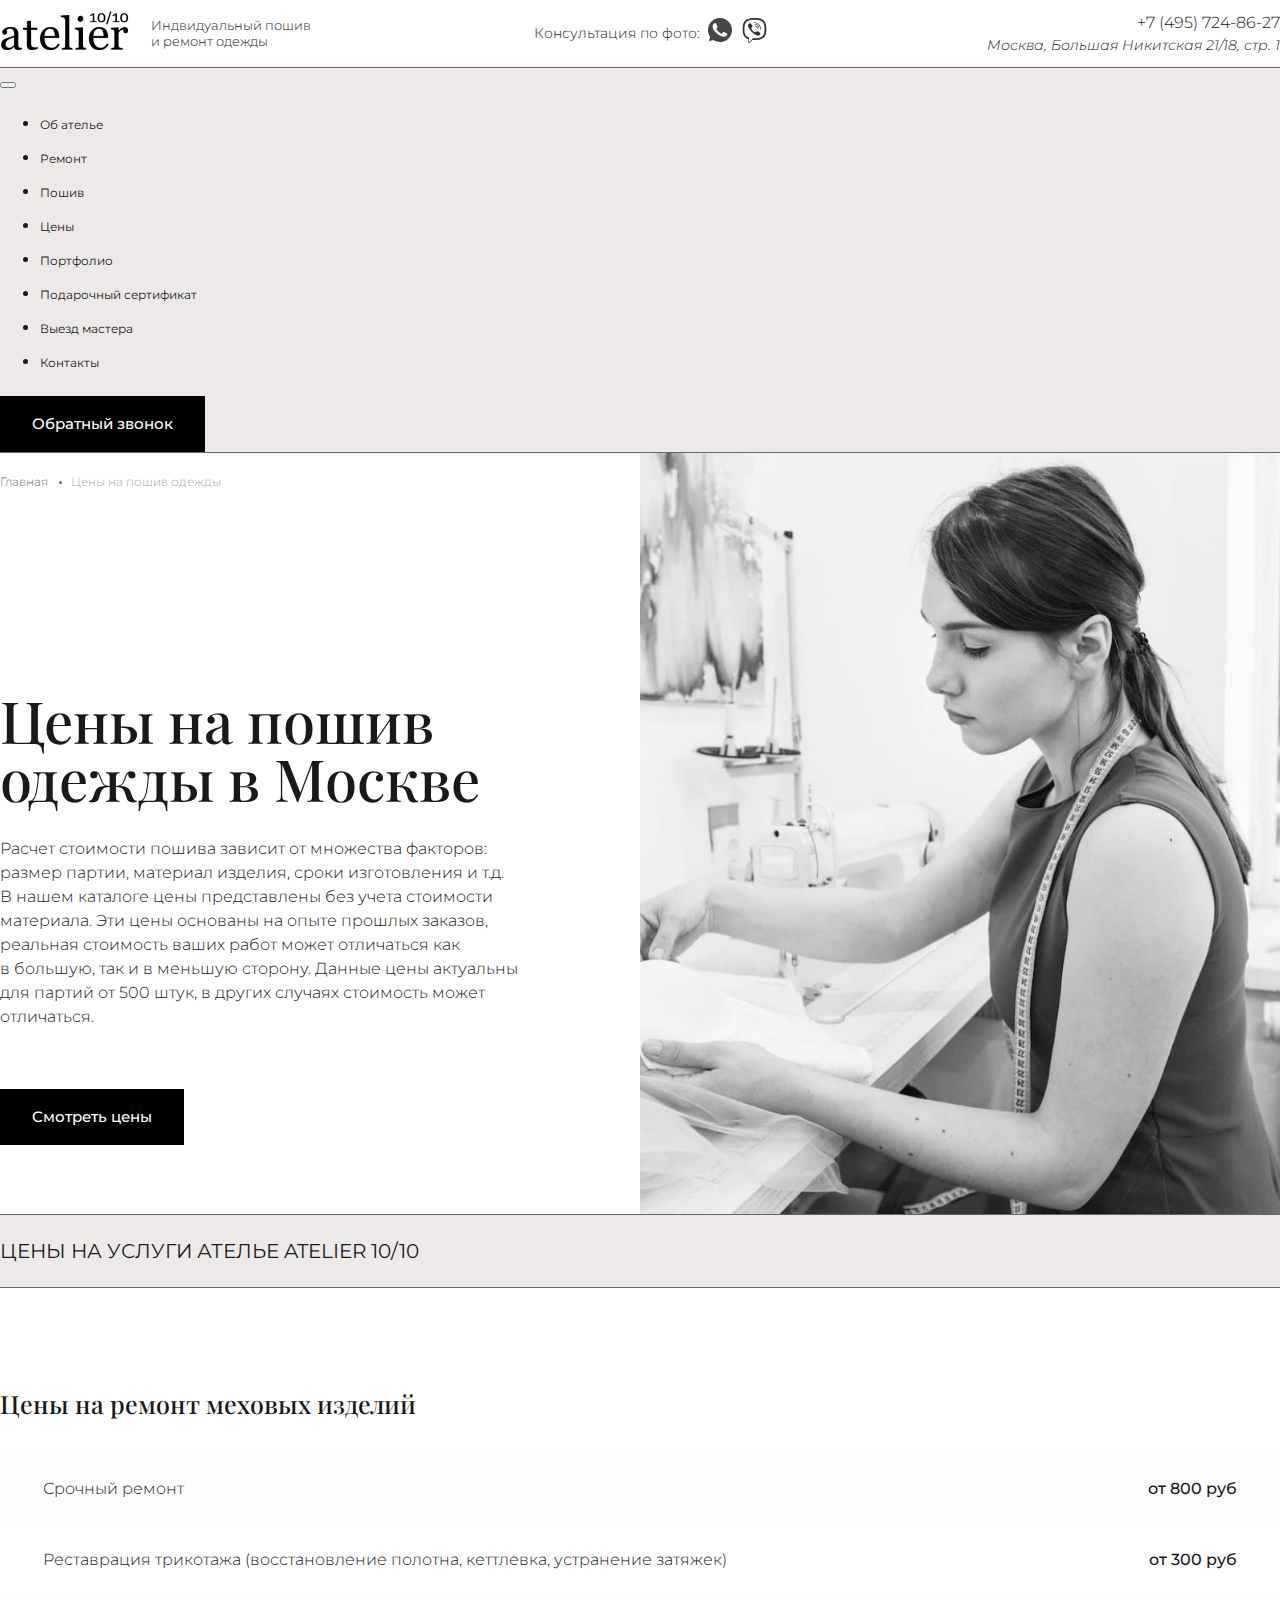
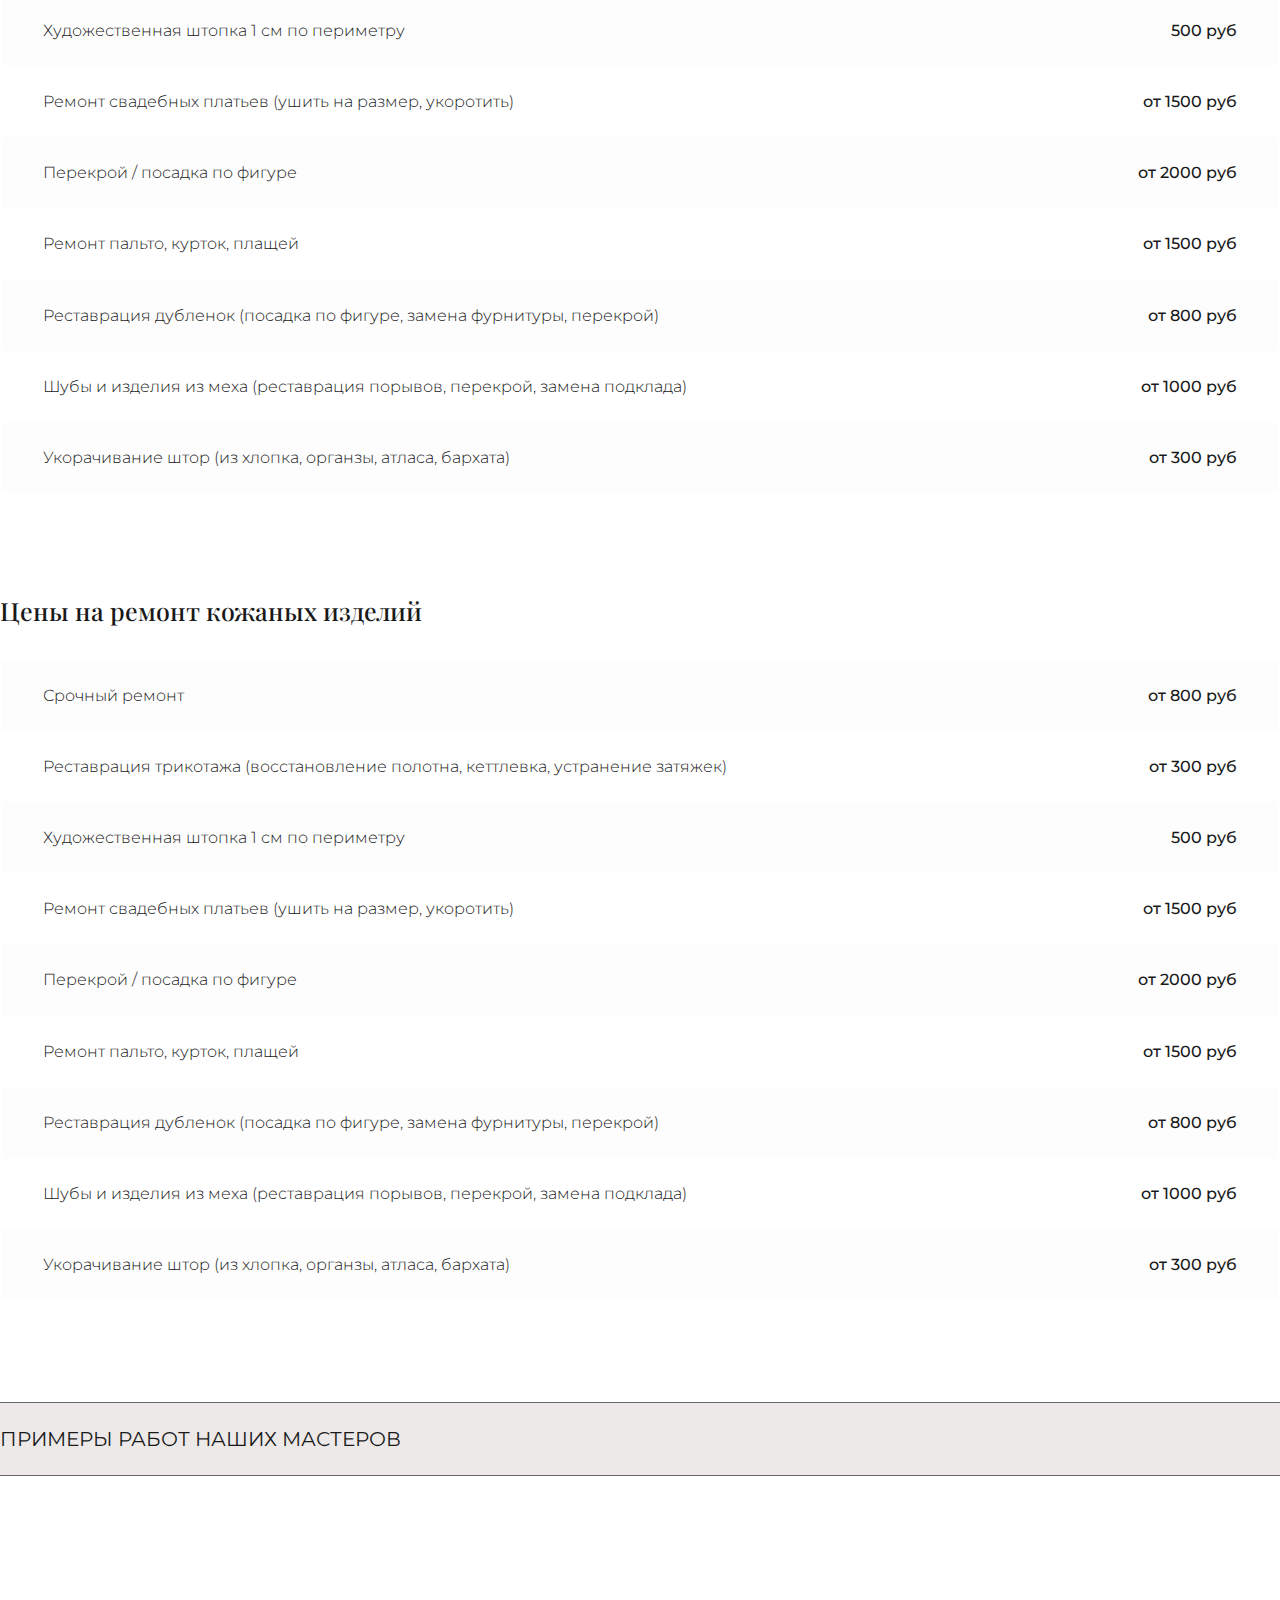
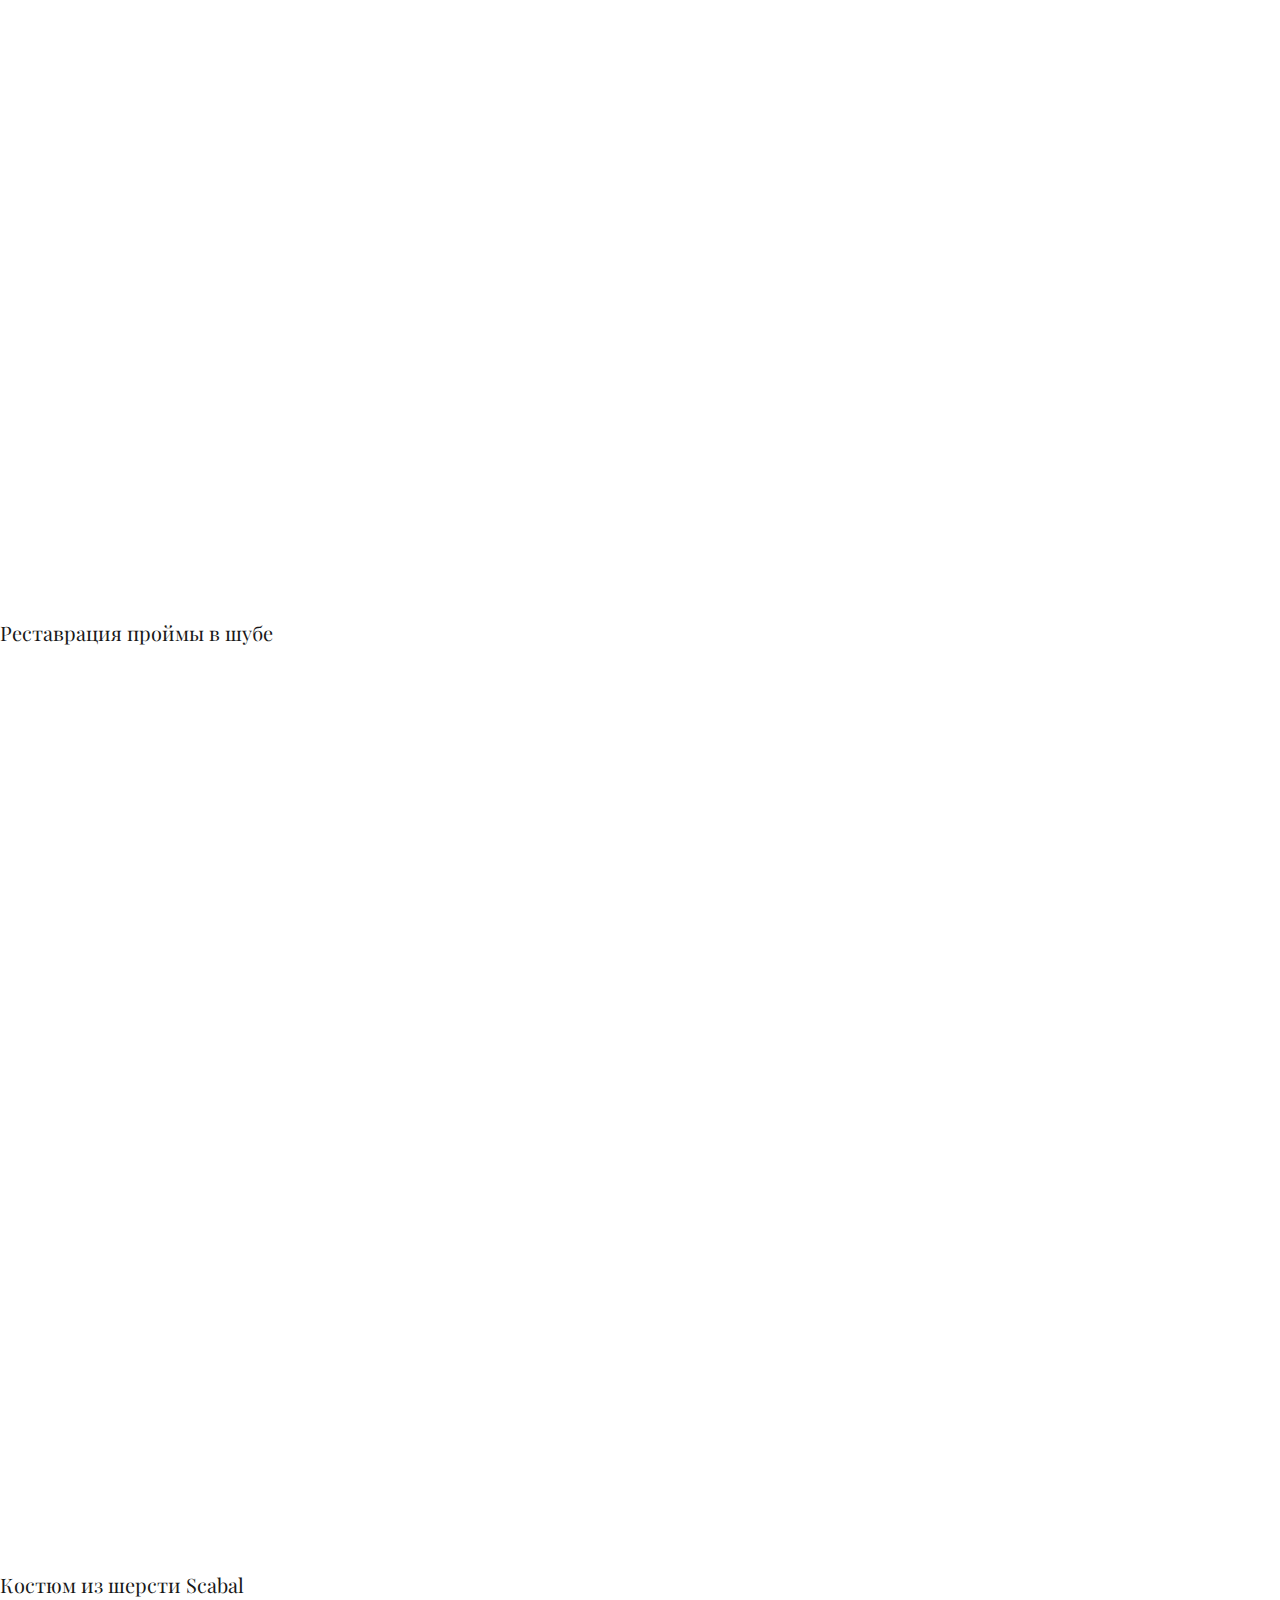
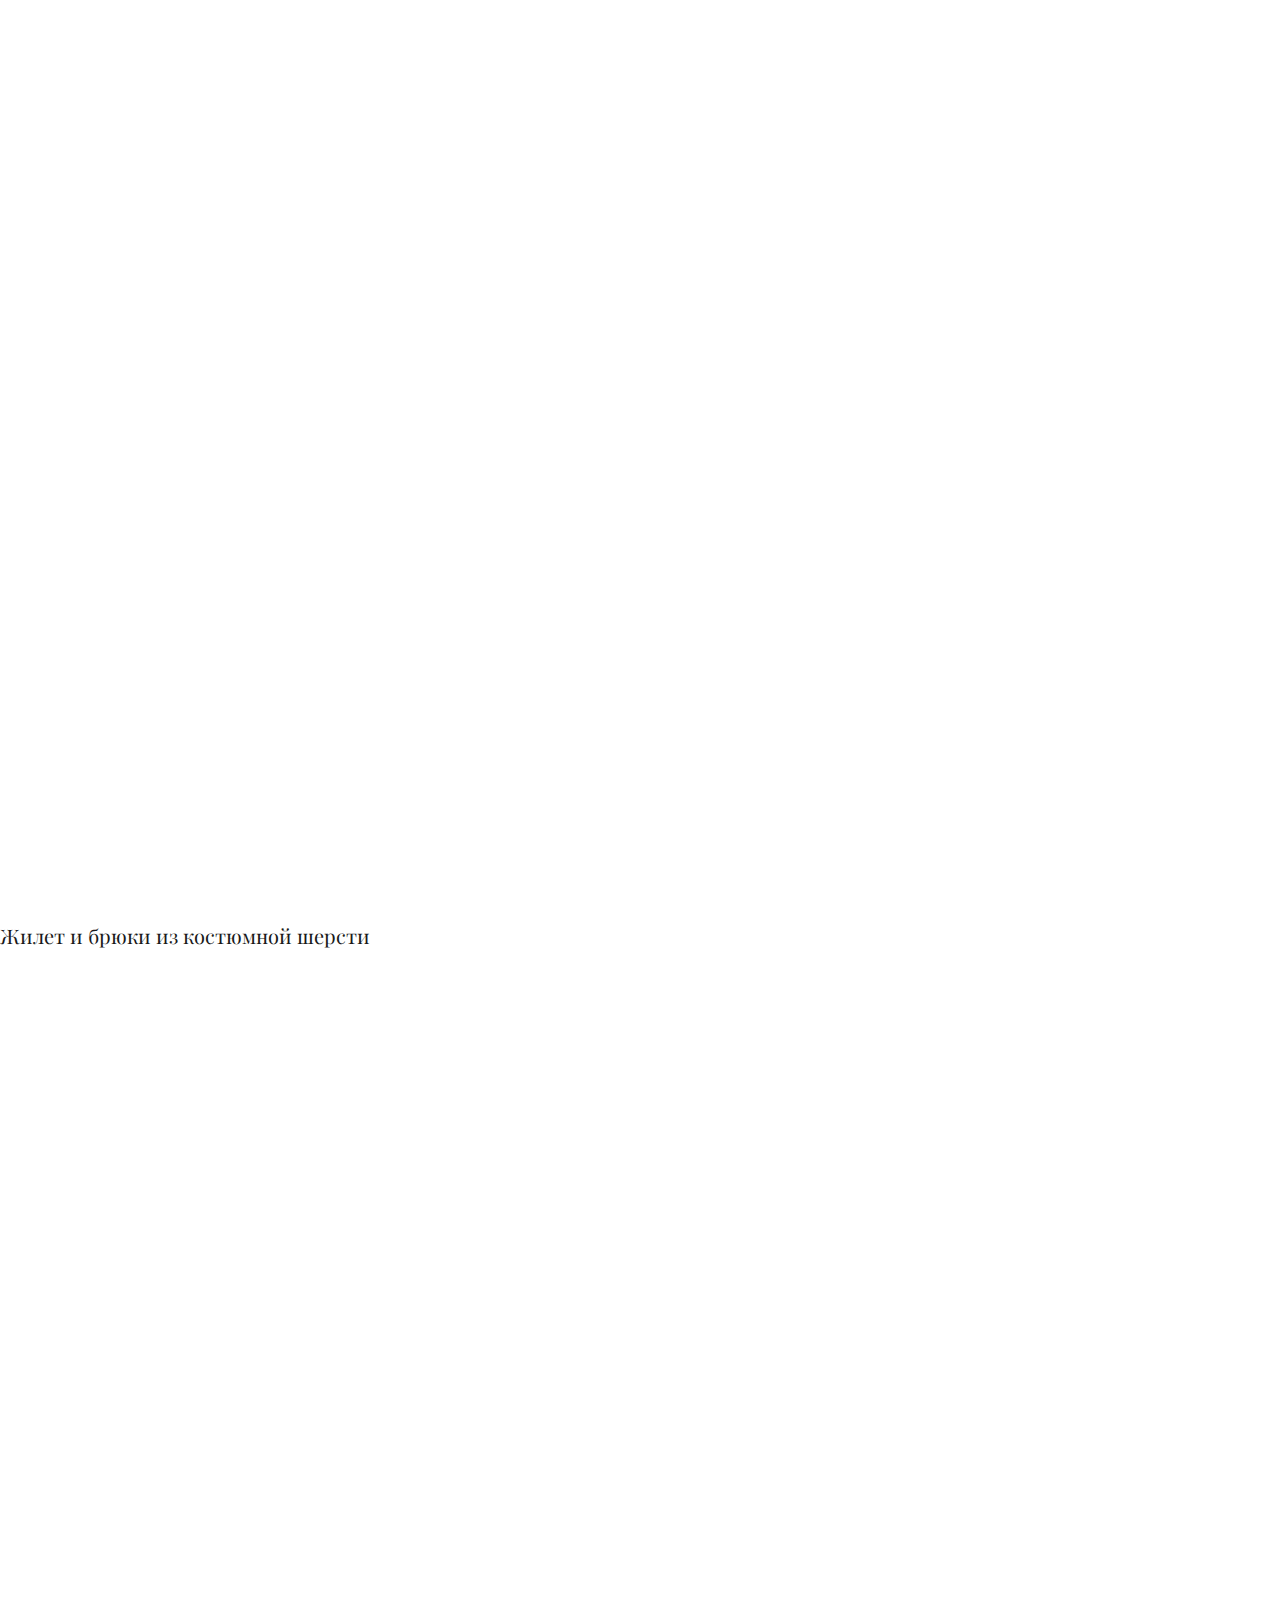
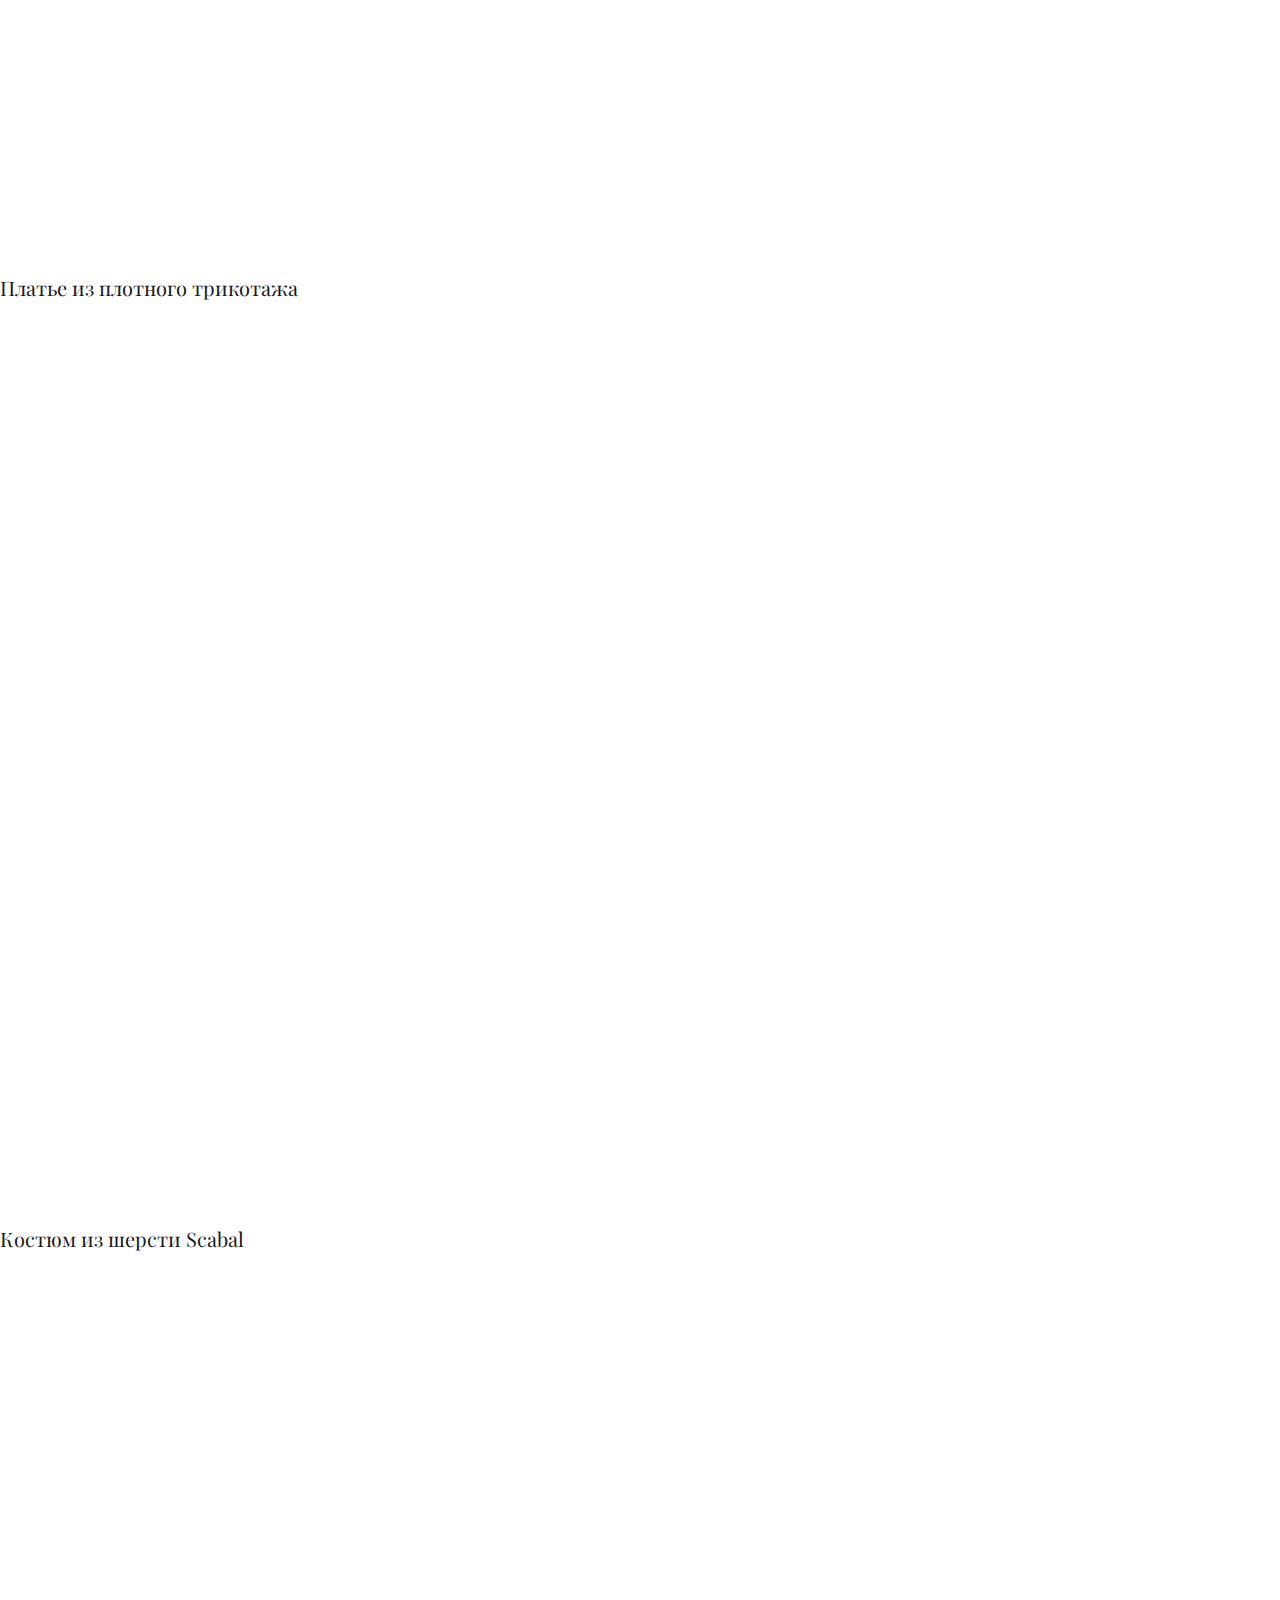
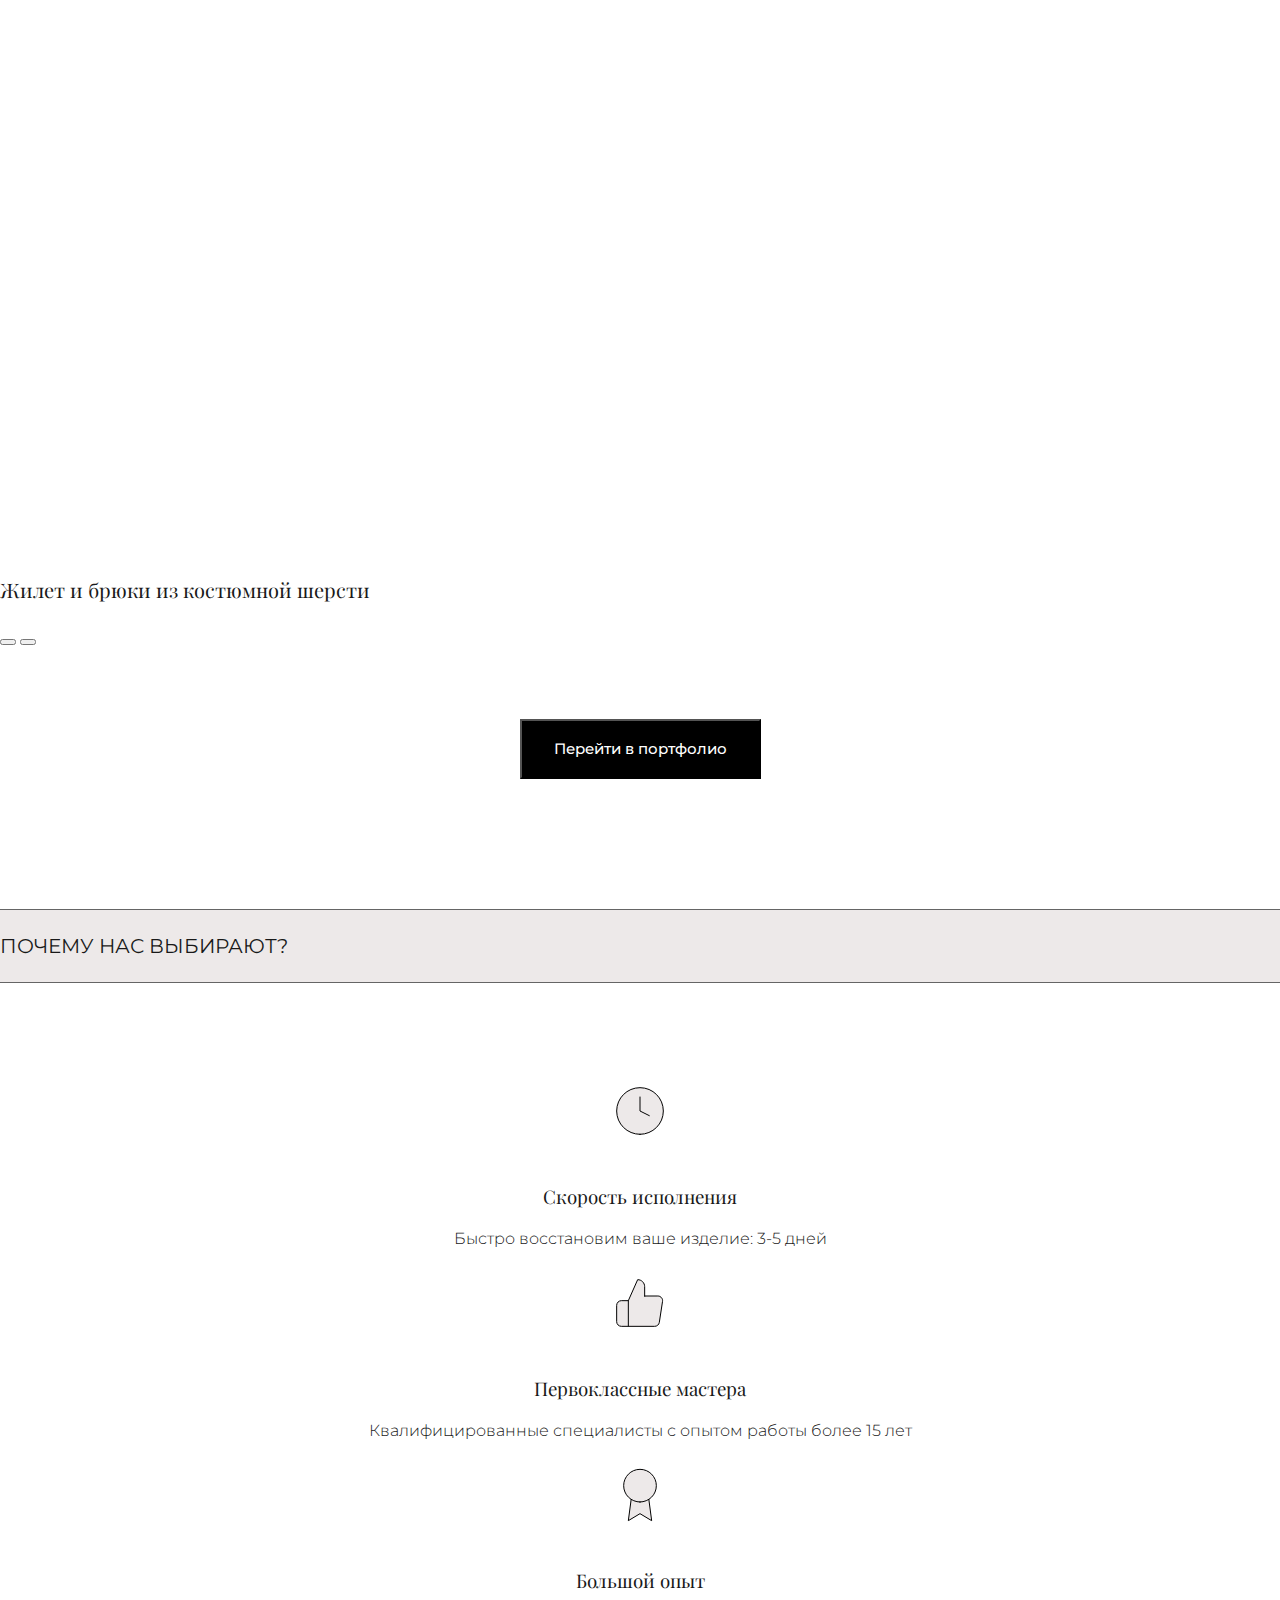
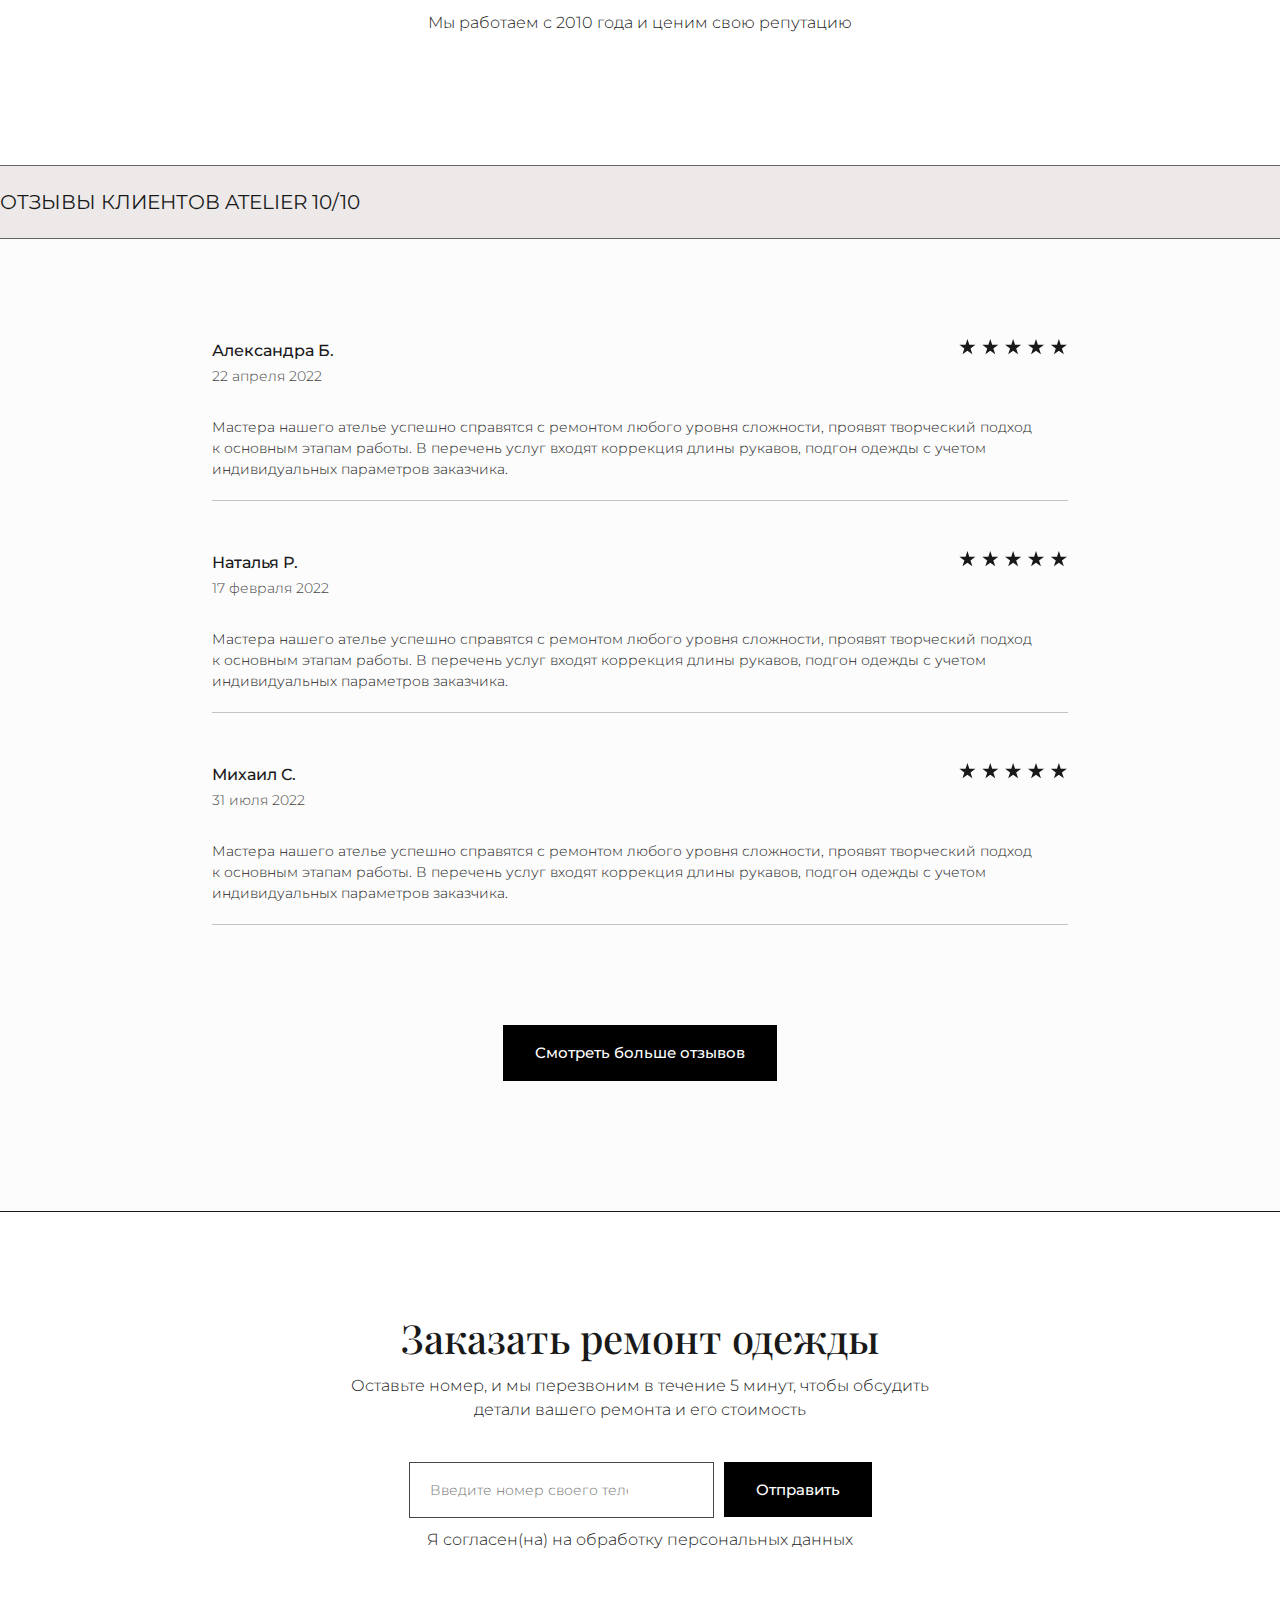
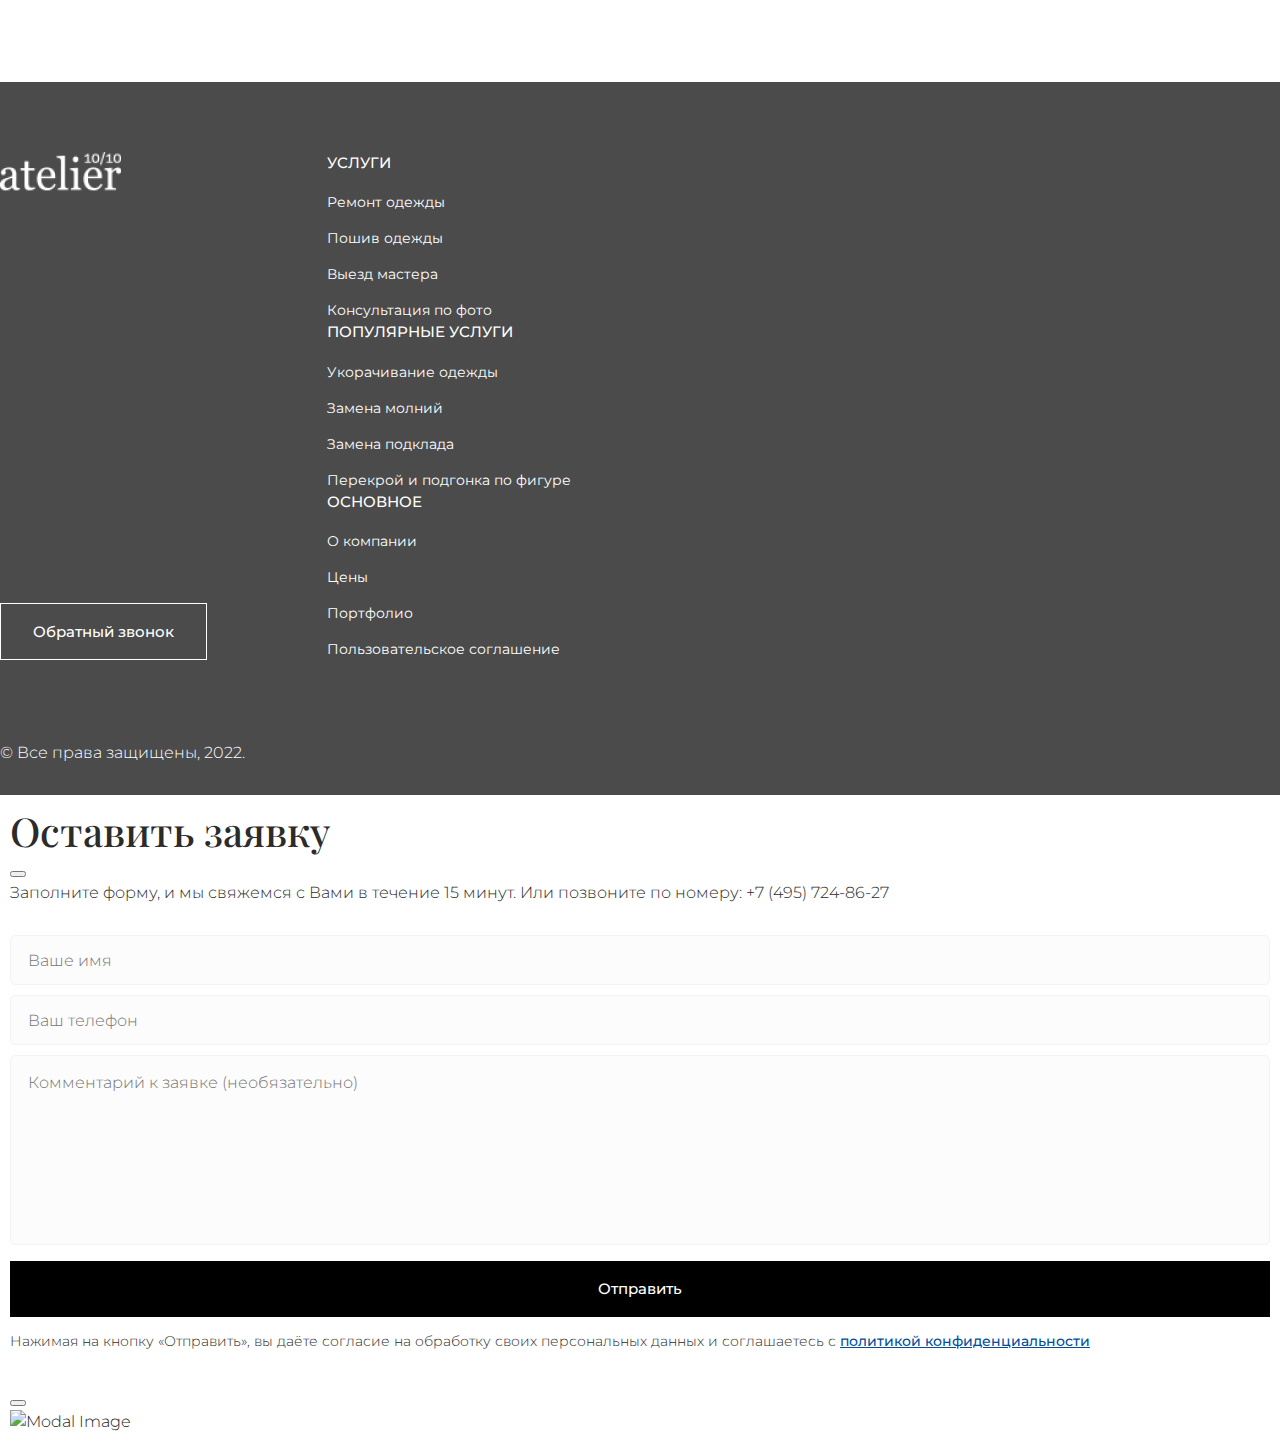
==== commit 514cf92a: "Update index.html" ====
--- a/ceny-na-poshiv-odezhdy/index.html
+++ b/ceny-na-poshiv-odezhdy/index.html
@@ -42,7 +42,7 @@
 			<div class="row header__top">
 				<div class="col-sm">
 					<div class="header__col-logo">
-						<a class="logo header__logo">
+						<a class="logo header__logo" href="../">
 							<img class="logo-img" src="../img/logo.png" alt="">
 						</a>
 						<p class="header__text">
@@ -83,7 +83,7 @@
 		</div>
 		<nav class="navbar navbar-expand-lg header__bottom">
 			<div class="container">
-				<a class="navbar-brand" href="#!">
+				<a class="navbar-brand" href="../">
 					<img class="logo-img" src="../img/logo.png" alt="">
 				</a>
 				<button class="navbar-toggler" type="button" data-bs-toggle="collapse"
@@ -94,28 +94,28 @@
 				<div class="collapse navbar-collapse" id="navbarSupportedContent">
 					<ul class="navbar-nav me-auto mb-2 mb-lg-0 header__list">
 						<li class="nav-item">
-							<a class="nav-link site-list__link" href="#!">Об&nbsp;ателье</a>
-						</li>
-						<li class="nav-item">
-							<a class="nav-link site-list__link" href="#!">Ремонт</a>
-						</li>
-						<li class="nav-item">
-							<a class="nav-link site-list__link" href="#!">Пошив</a>
-						</li>
-						<li class="nav-item">
-							<a class="nav-link site-list__link" href="#!">Цены</a>
-						</li>
-						<li class="nav-item">
-							<a class="nav-link site-list__link" href="#!">Портфолио</a>
-						</li>
-						<li class="nav-item">
-							<a class="nav-link site-list__link" href="#!">Подарочный сертификат</a>
-						</li>
-						<li class="nav-item">
-							<a class="nav-link site-list__link" href="#!">Выезд мастера</a>
-						</li>
-						<li class="nav-item">
-							<a class="nav-link site-list__link" href="#!">Контакты</a>
+							<a class="nav-link site-list__link" href="../ob-atele/">Об&nbsp;ателье</a>
+						</li>
+						<li class="nav-item">
+							<a class="nav-link site-list__link" href="../remont-odezhdy/">Ремонт</a>
+						</li>
+						<li class="nav-item">
+							<a class="nav-link site-list__link" href="../poshiv-odezhdy/">Пошив</a>
+						</li>
+						<li class="nav-item">
+							<a class="nav-link site-list__link" href="../ceny-na-poshiv-odezhdy/">Цены</a>
+						</li>
+						<li class="nav-item">
+							<a class="nav-link site-list__link" href="../portfolio/">Портфолио</a>
+						</li>
+						<li class="nav-item">
+							<a class="nav-link site-list__link" href="../podarochnyj-sertifikat/">Подарочный сертификат</a>
+						</li>
+						<li class="nav-item">
+							<a class="nav-link site-list__link" href="../vyezd-mastera-na-dom/">Выезд мастера</a>
+						</li>
+						<li class="nav-item">
+							<a class="nav-link site-list__link" href="../kontakty/">Контакты</a>
 						</li>
 					</ul>
 					<button class="site-list__btn btn btn-reset" data-bs-toggle="modal"
@@ -128,7 +128,7 @@
 		<div class="container">
 			<ol class="breadcrumbs list-reset" itemscope itemtype="http://schema.org/BreadcrumbList">
 				<li itemprop="itemListElement" itemscope itemtype="http://schema.org/ListItem">
-					<a class="breadcrumbs__link" itemprop="item" href="/">
+					<a class="breadcrumbs__link" itemprop="item" href="../">
 						<span itemprop="name">Главная</span>
 					</a>
 					<meta itemprop="position" content="1">
@@ -655,4 +655,4 @@
 	<script src="../js/gallery.js"></script>
 </body>
 
-</html>+</html>
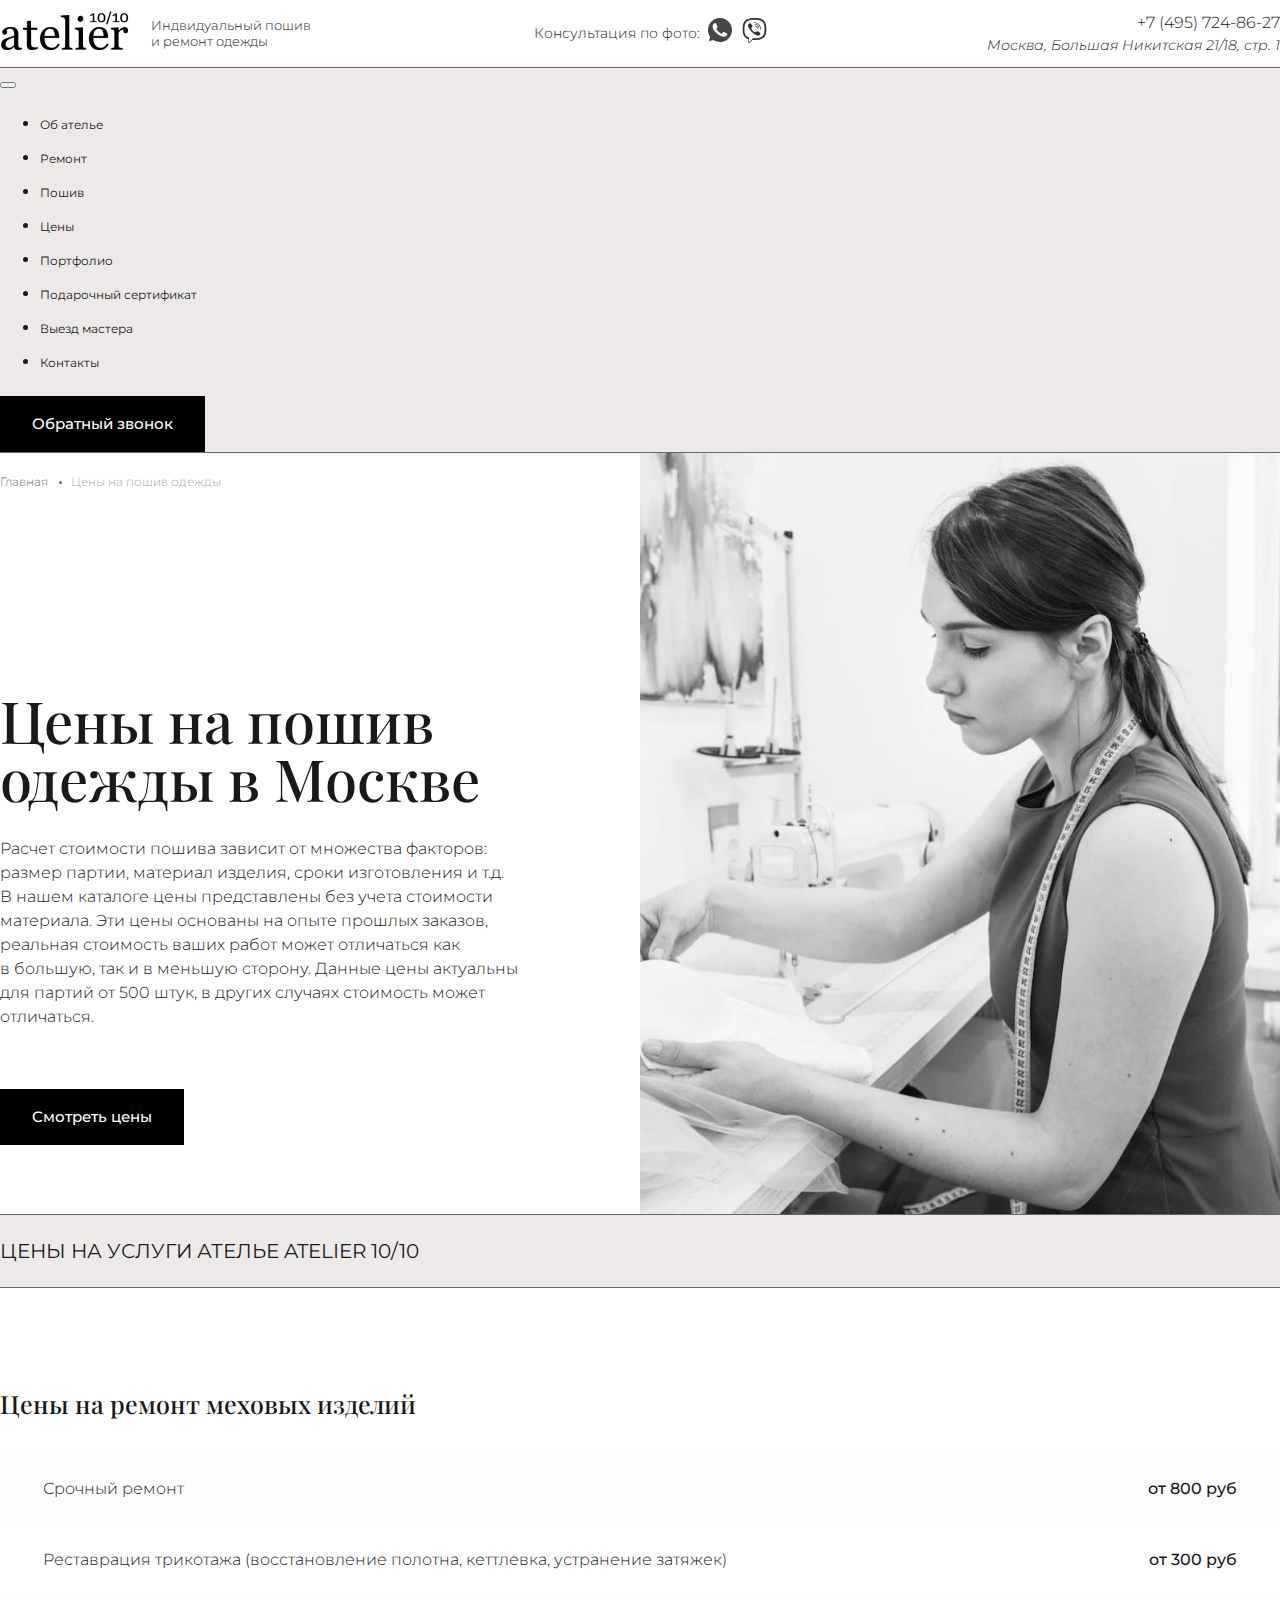
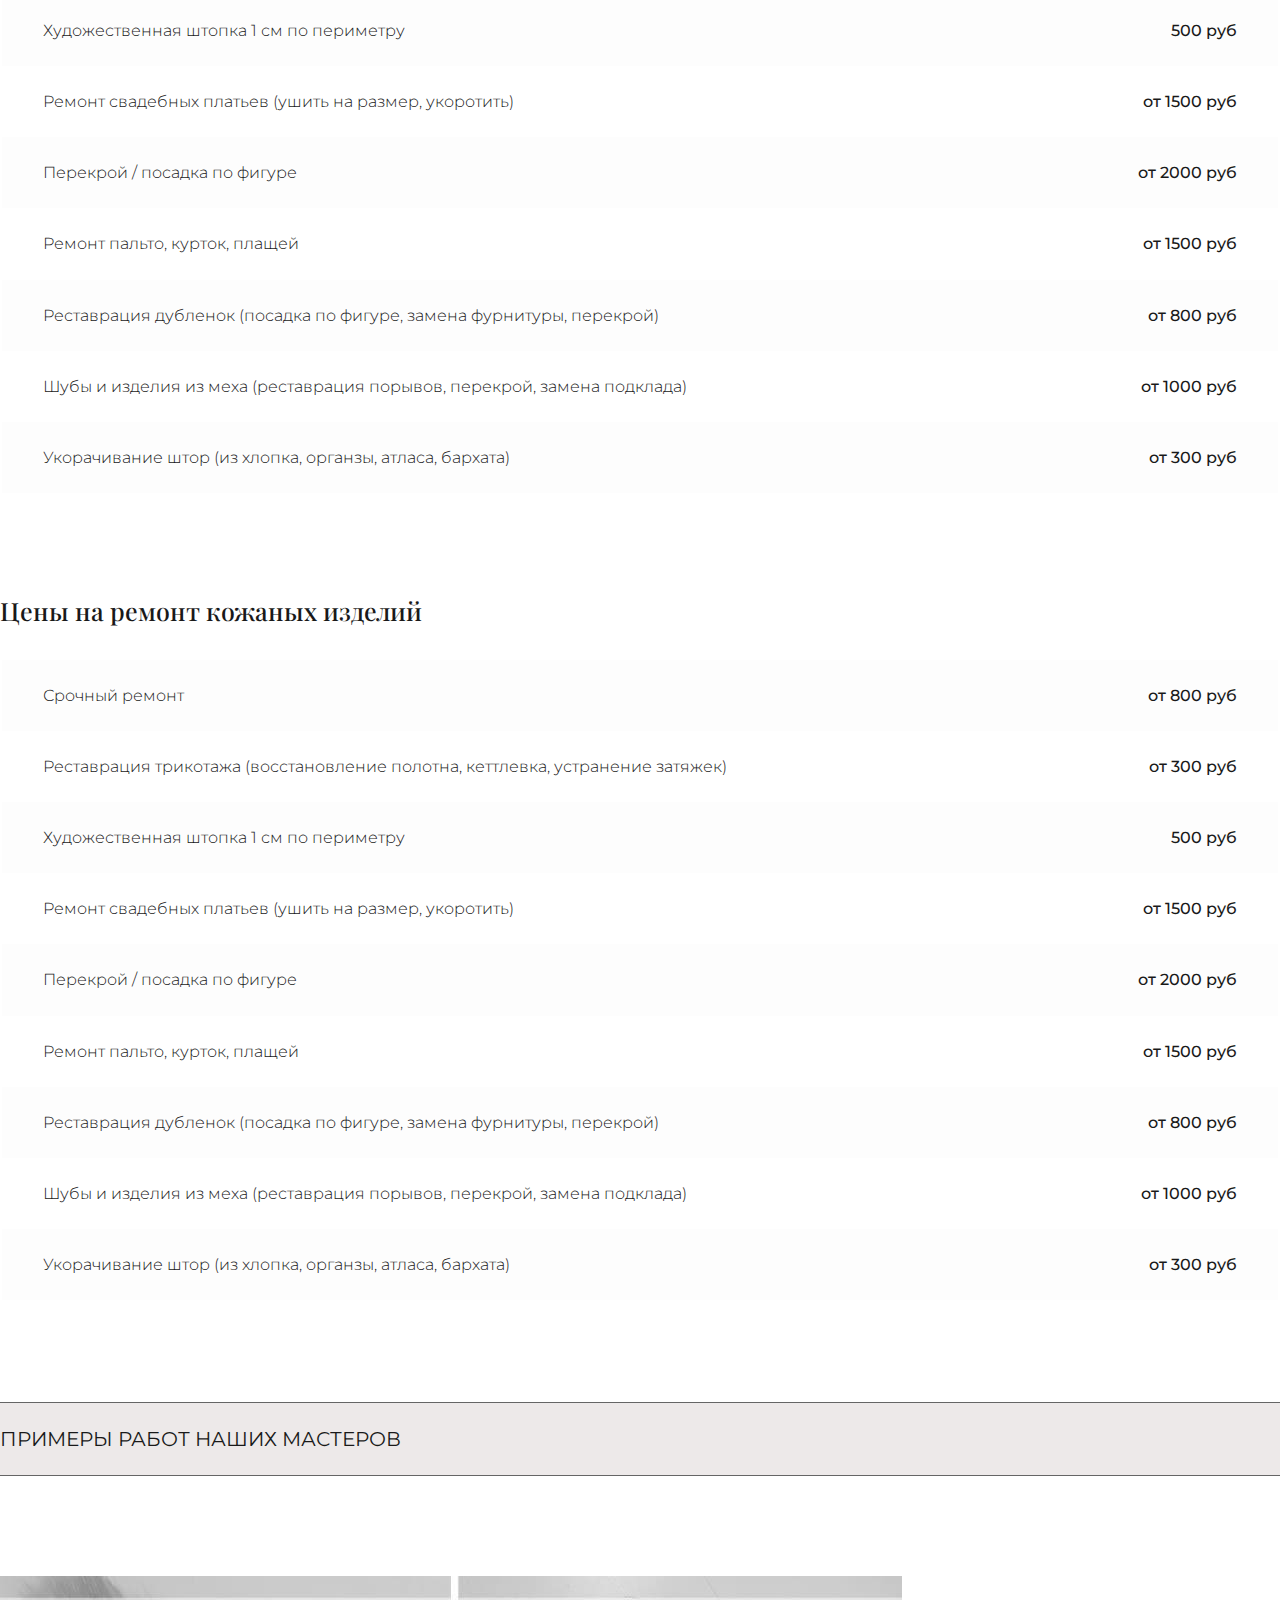
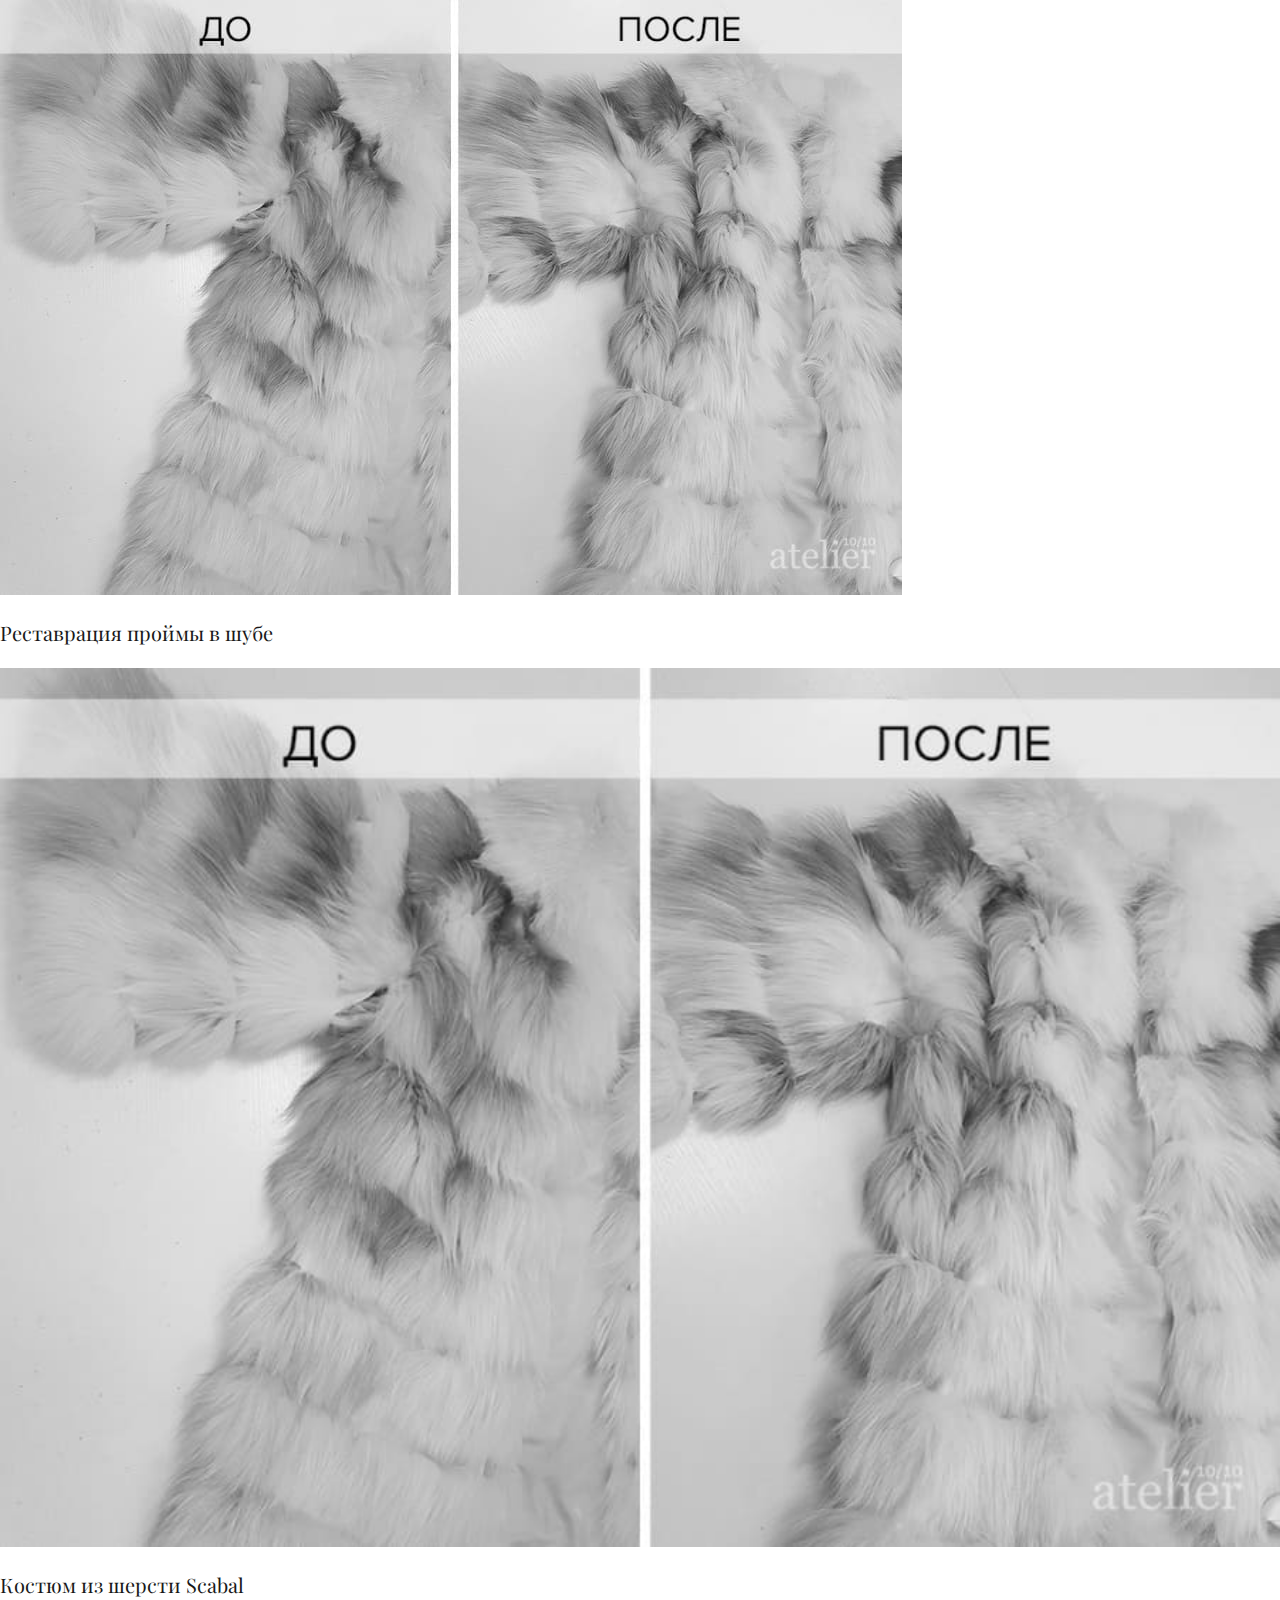
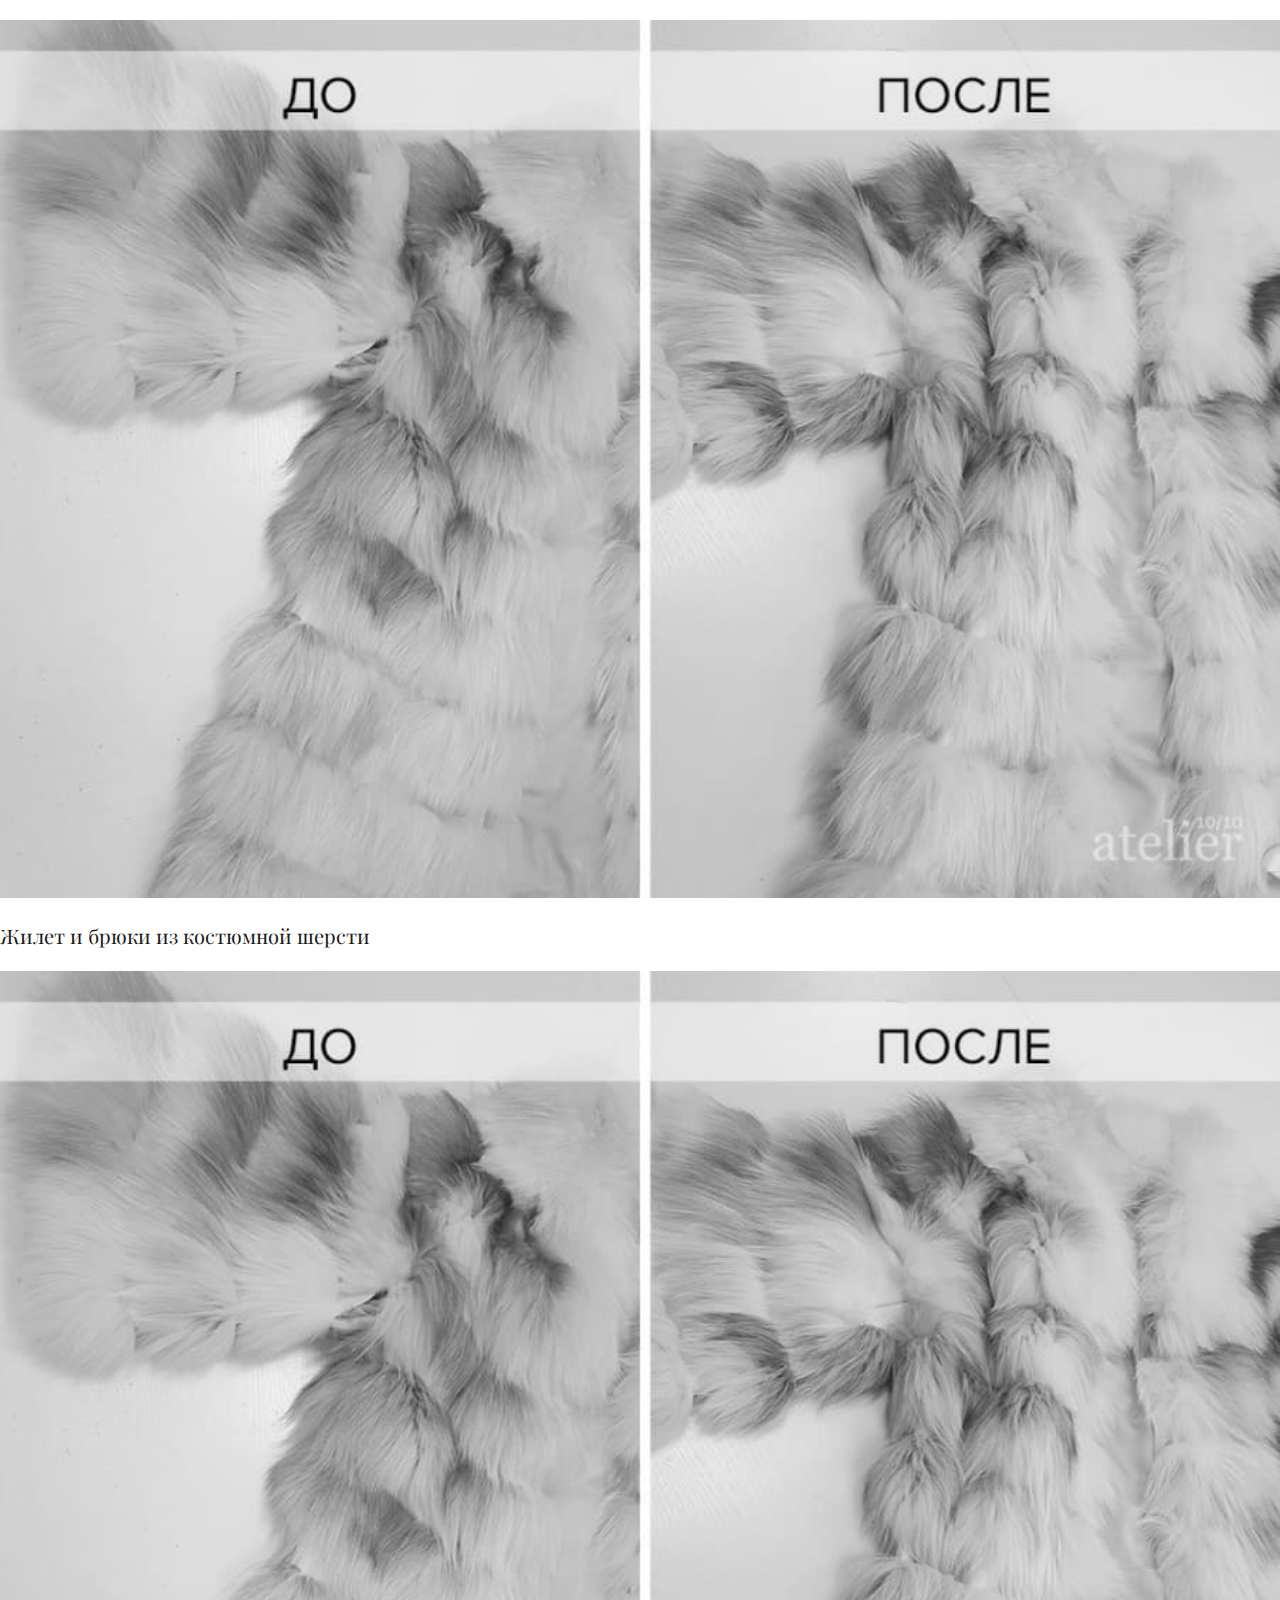
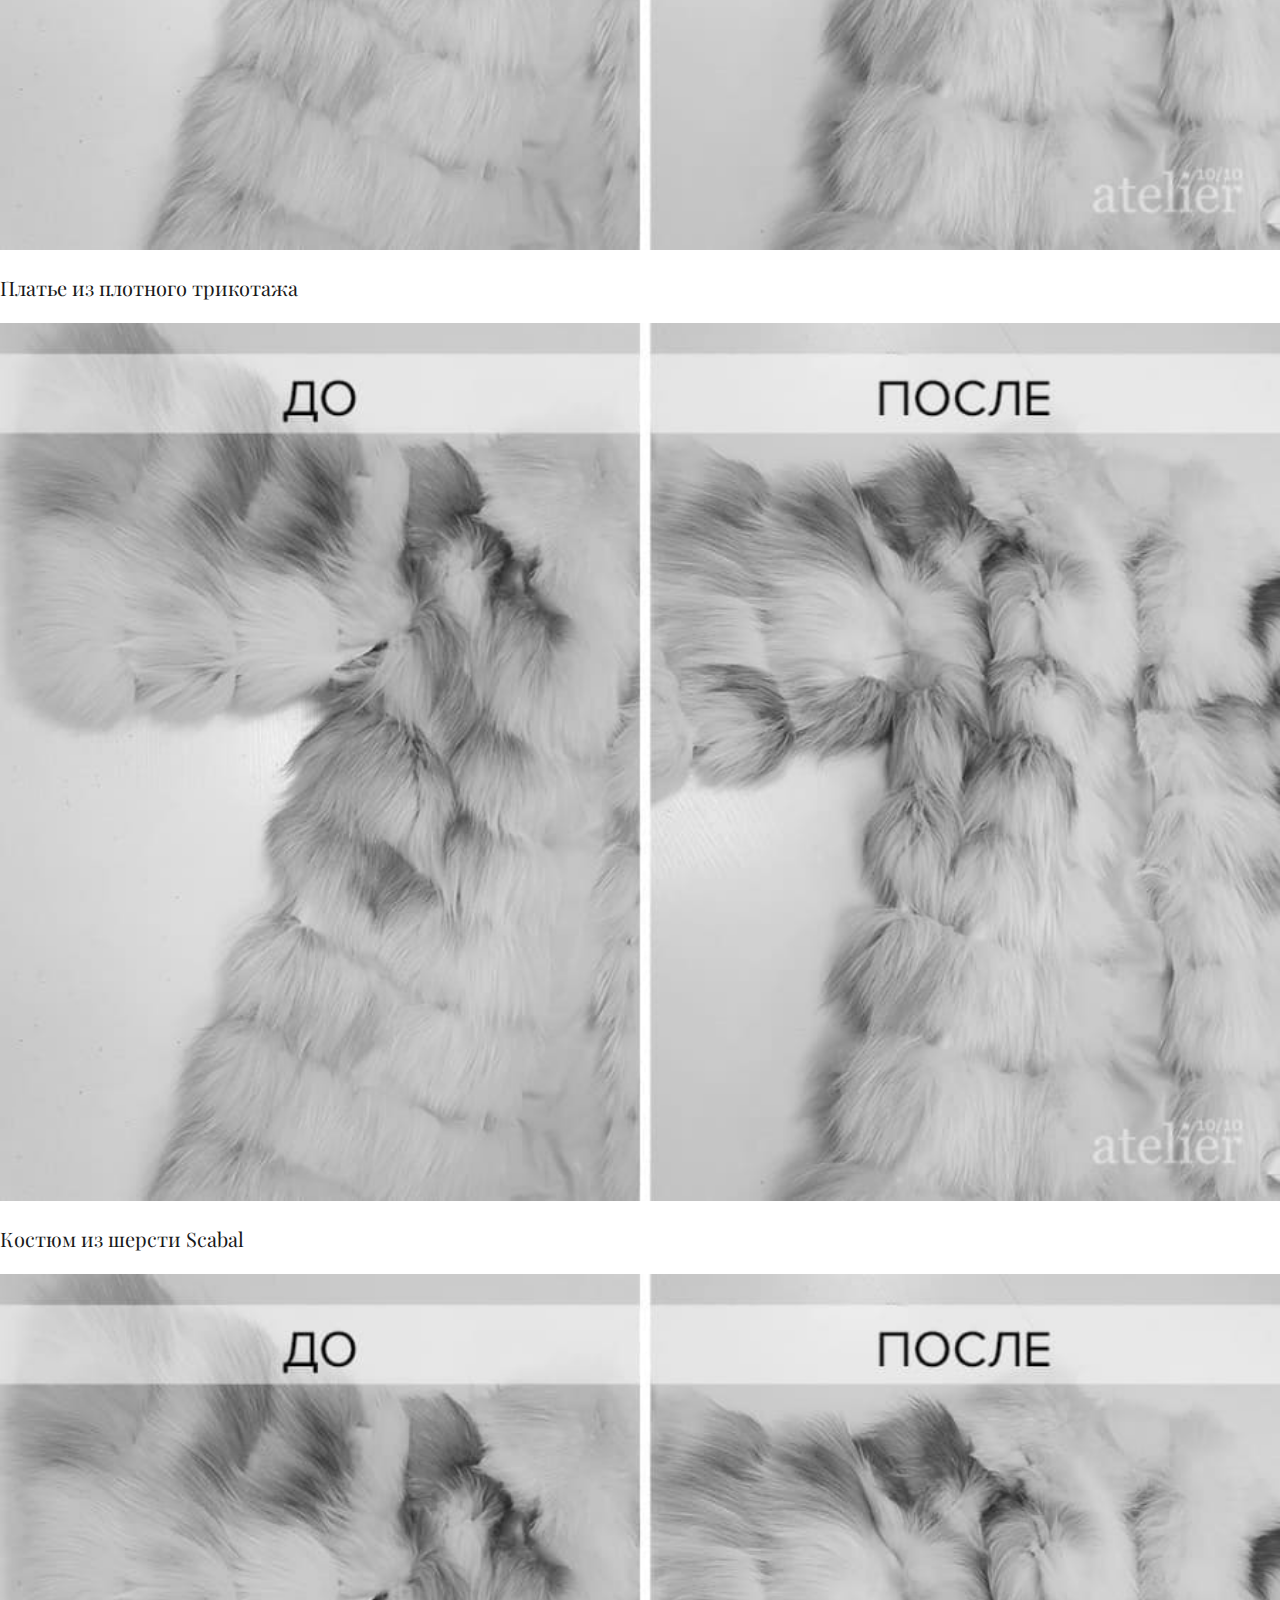
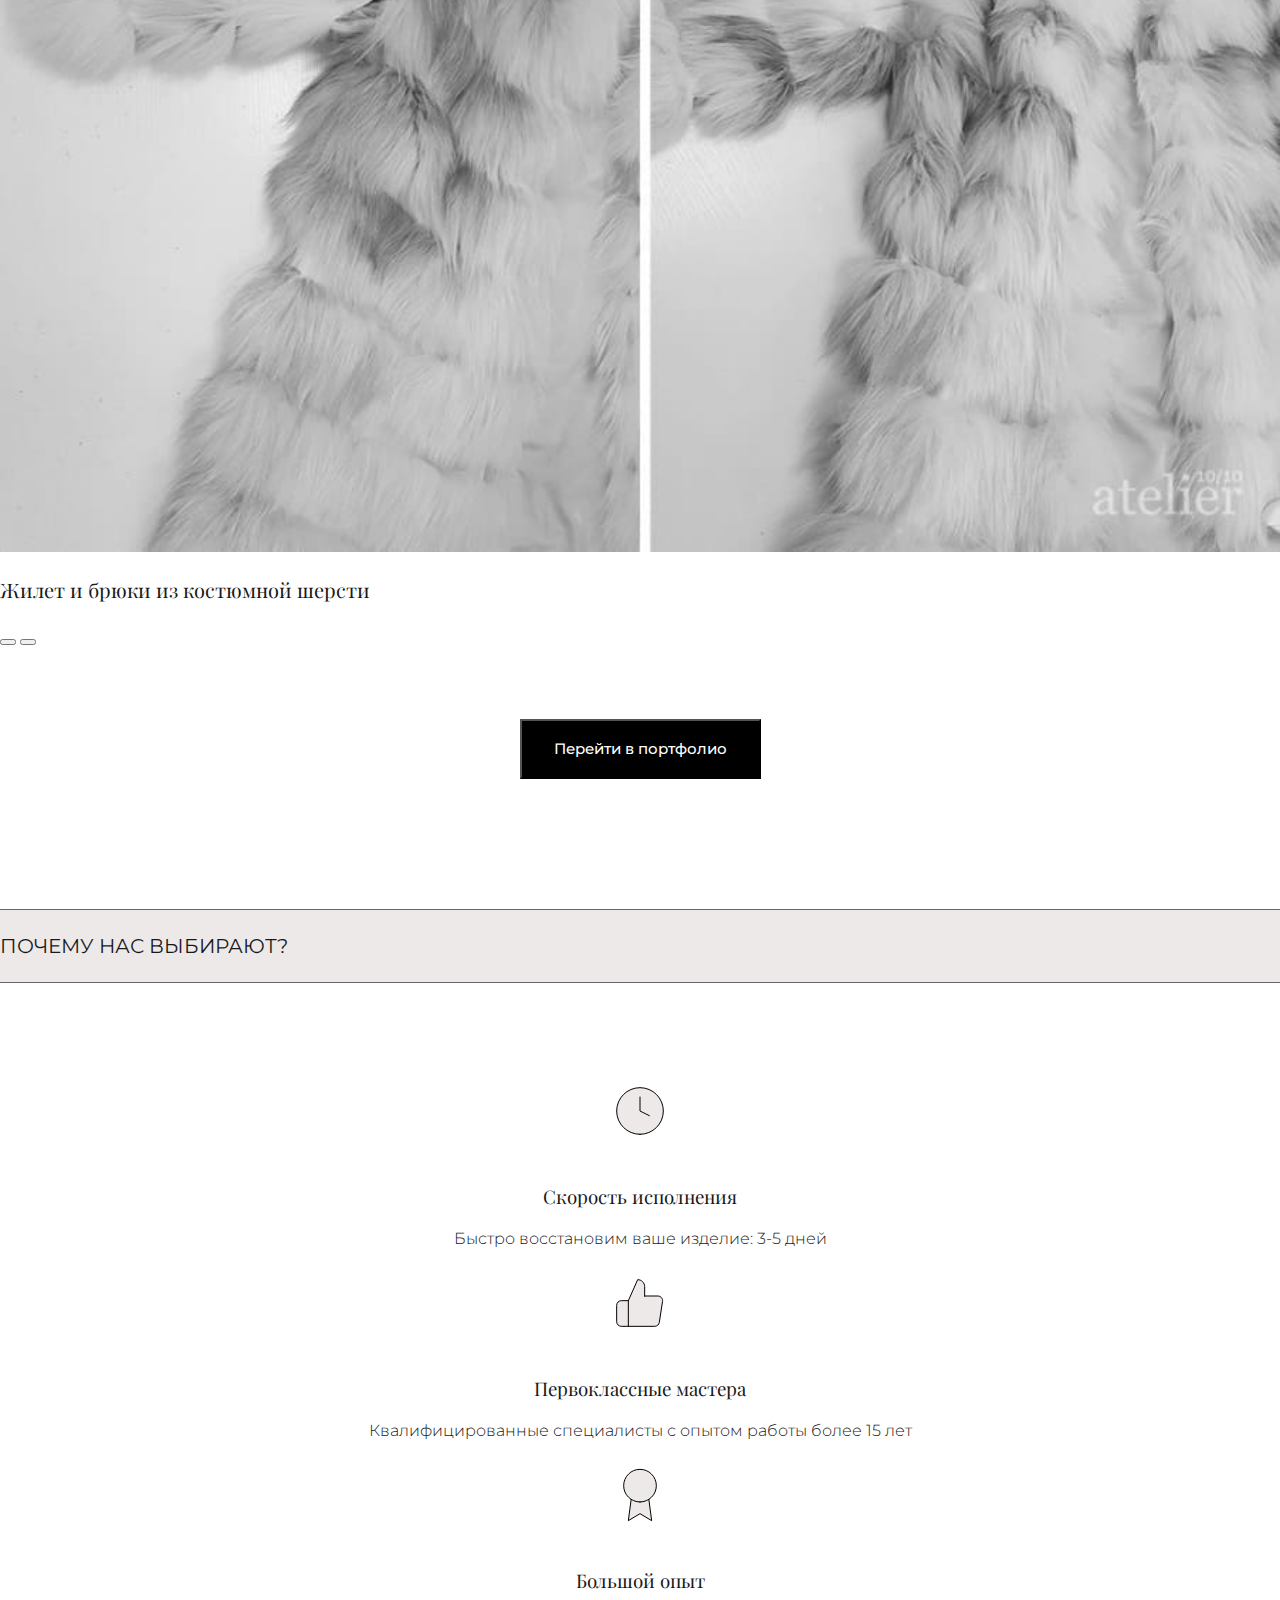
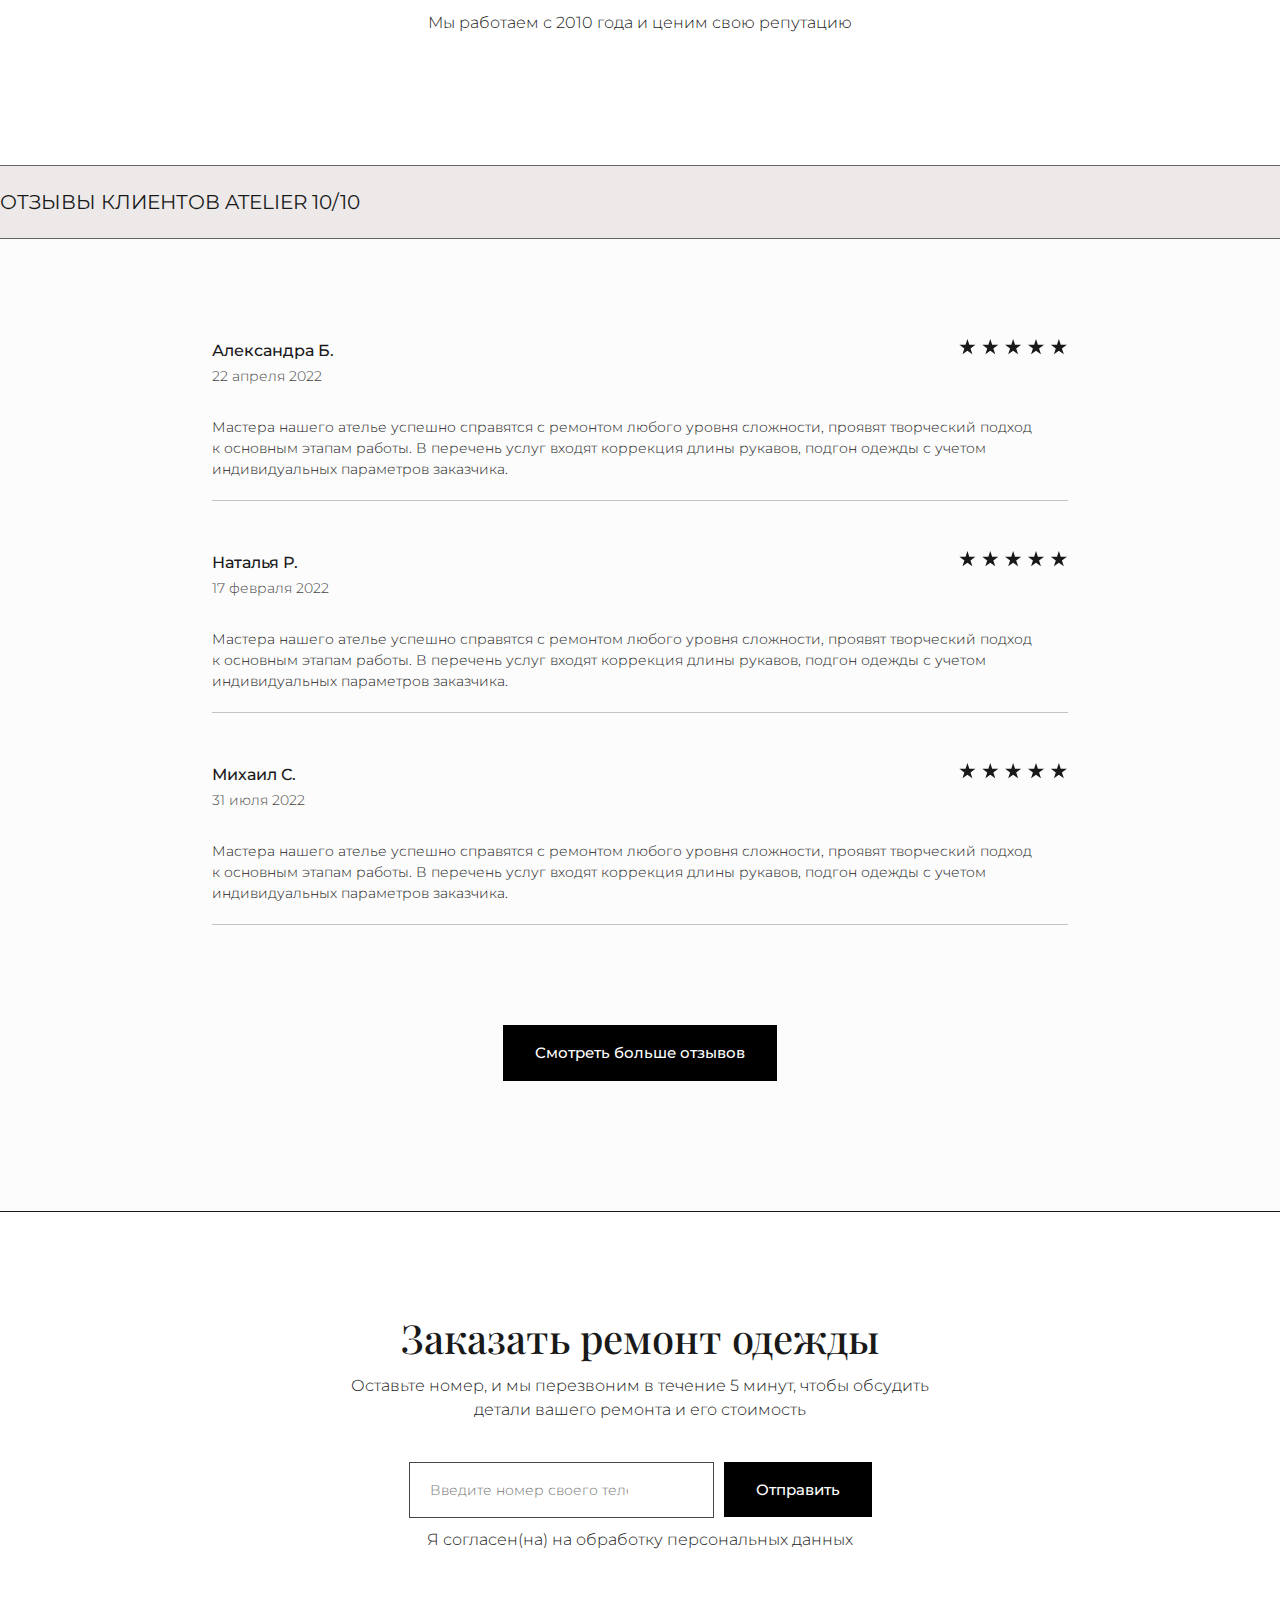
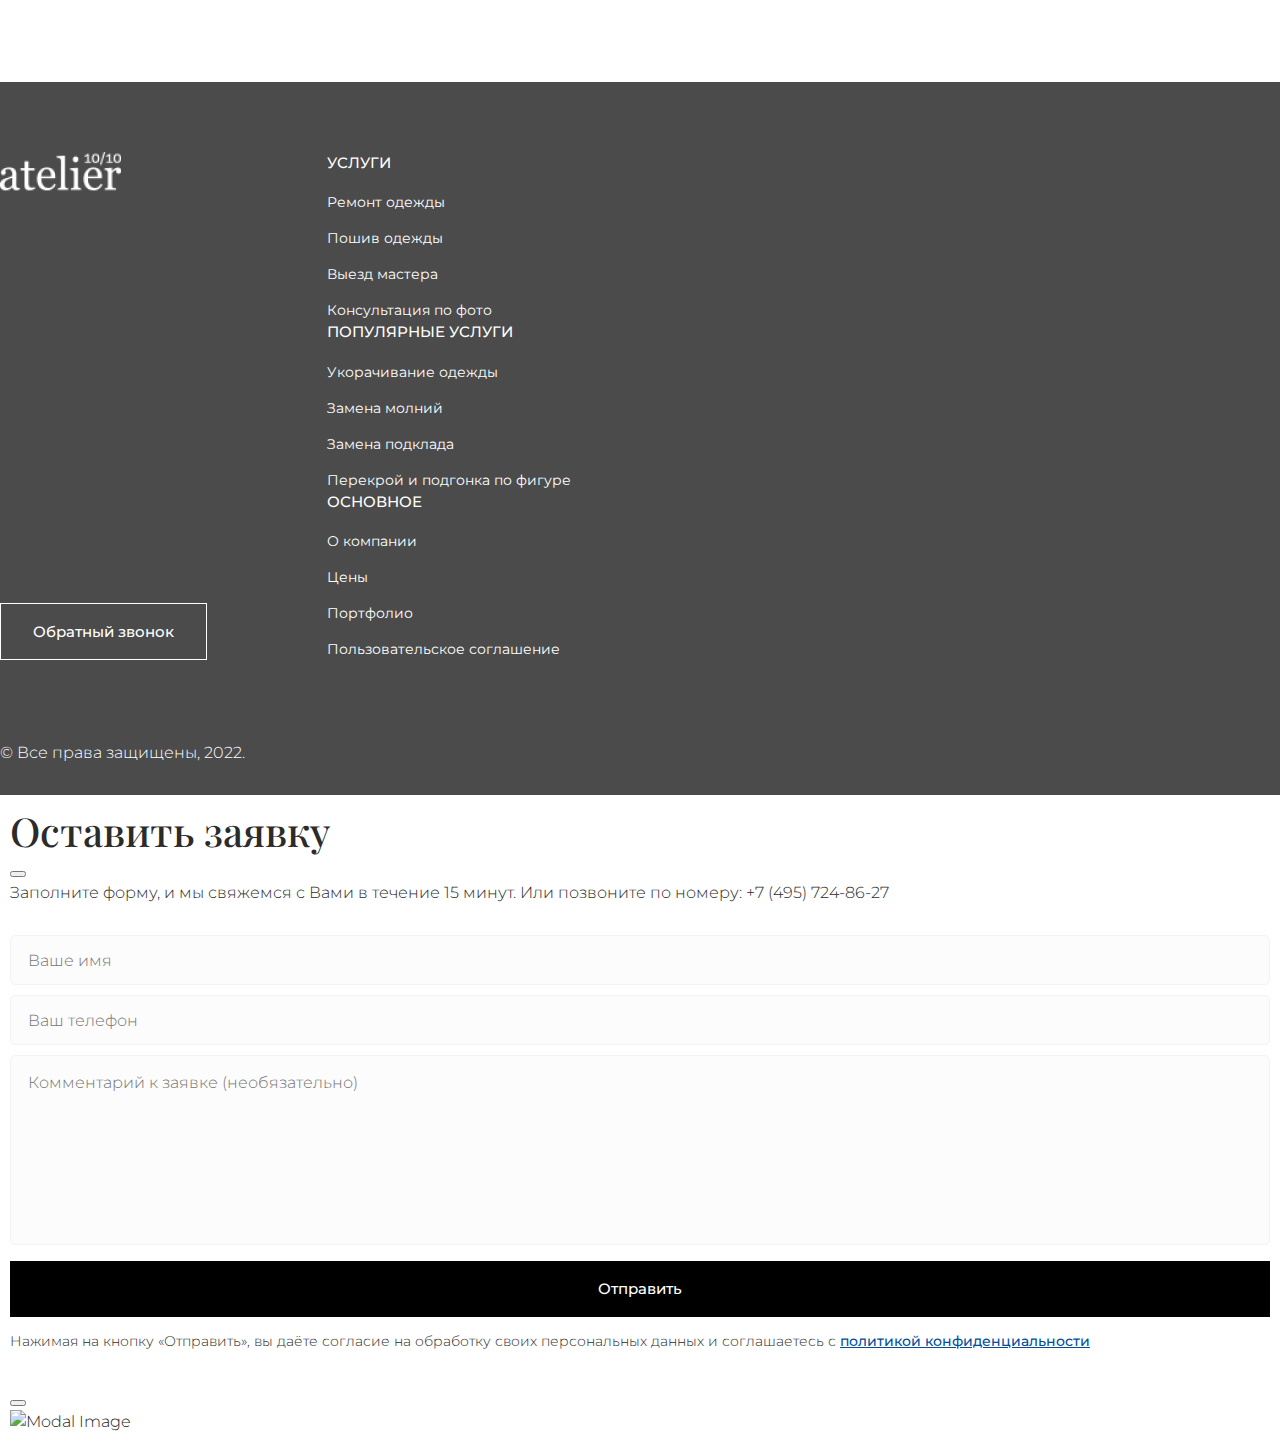
==== commit 3e9d5494: "Update index.html" ====
--- a/ceny-na-poshiv-odezhdy/index.html
+++ b/ceny-na-poshiv-odezhdy/index.html
@@ -511,17 +511,17 @@
 							<h3 class="footer__title">Услуги</h3>
 							<ul class="footer__sub-list list-reset">
 								<li class="footer__sub-item">
-									<a class="footer__link" href="#!">
+									<a class="footer__link" href="../remont-odezhdy/">
 										Ремонт одежды
 									</a>
 								</li>
 								<li class="footer__sub-item">
-									<a class="footer__link" href="#!">
+									<a class="footer__link" href="../poshiv-odezhdy/">
 										Пошив одежды
 									</a>
 								</li>
 								<li class="footer__sub-item">
-									<a class="footer__link" href="#!">
+									<a class="footer__link" href="../vyezd-mastera-na-dom/">
 										Выезд мастера
 									</a>
 								</li>
@@ -561,17 +561,17 @@
 							<h3 class="footer__title">Основное</h3>
 							<ul class="footer__sub-list list-reset">
 								<li class="footer__sub-item">
-									<a class="footer__link" href="#!">
+									<a class="footer__link" href="../ob-atele/">
 										О&nbsp;компании
 									</a>
 								</li>
 								<li class="footer__sub-item">
-									<a class="footer__link" href="#!">
+									<a class="footer__link" href="../ceny-na-poshiv-odezhdy/">
 										Цены
 									</a>
 								</li>
 								<li class="footer__sub-item">
-									<a class="footer__link" href="#!">
+									<a class="footer__link" href="../portfolio/">
 										Портфолио
 									</a>
 								</li>
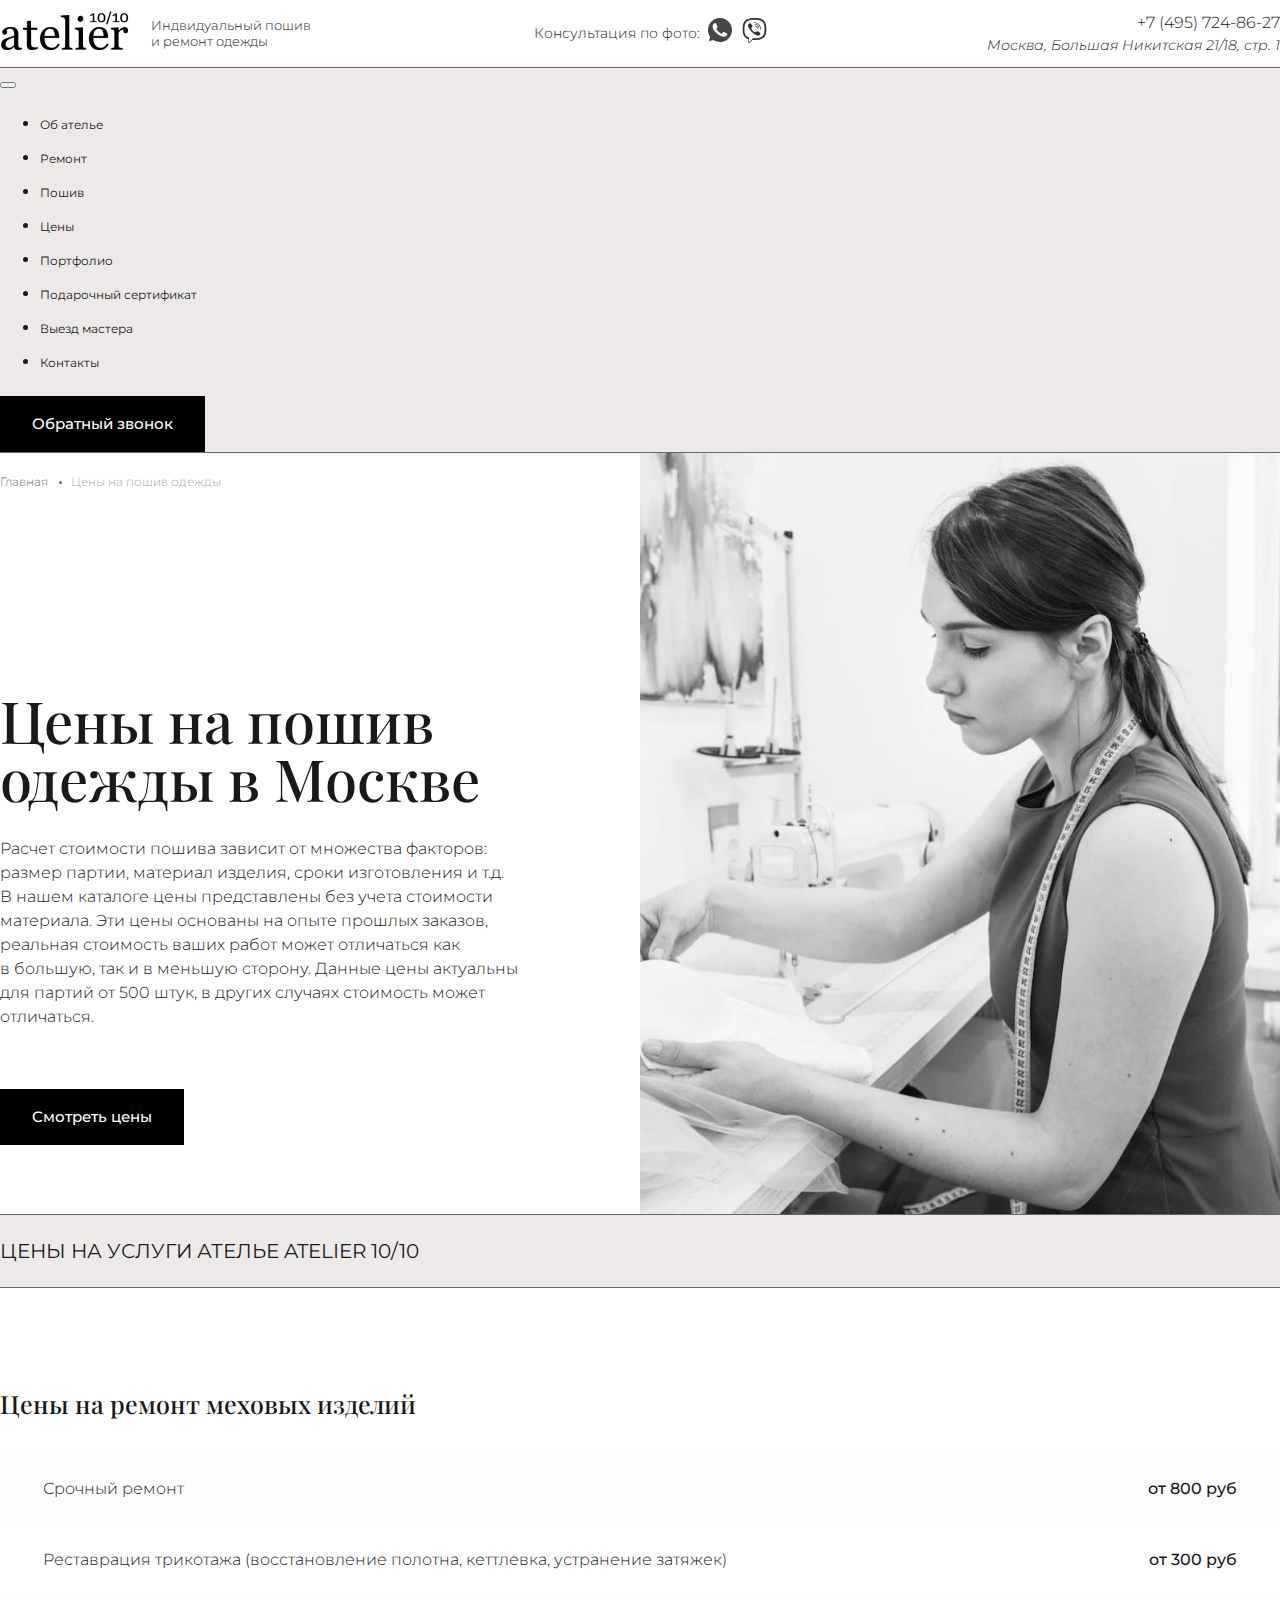
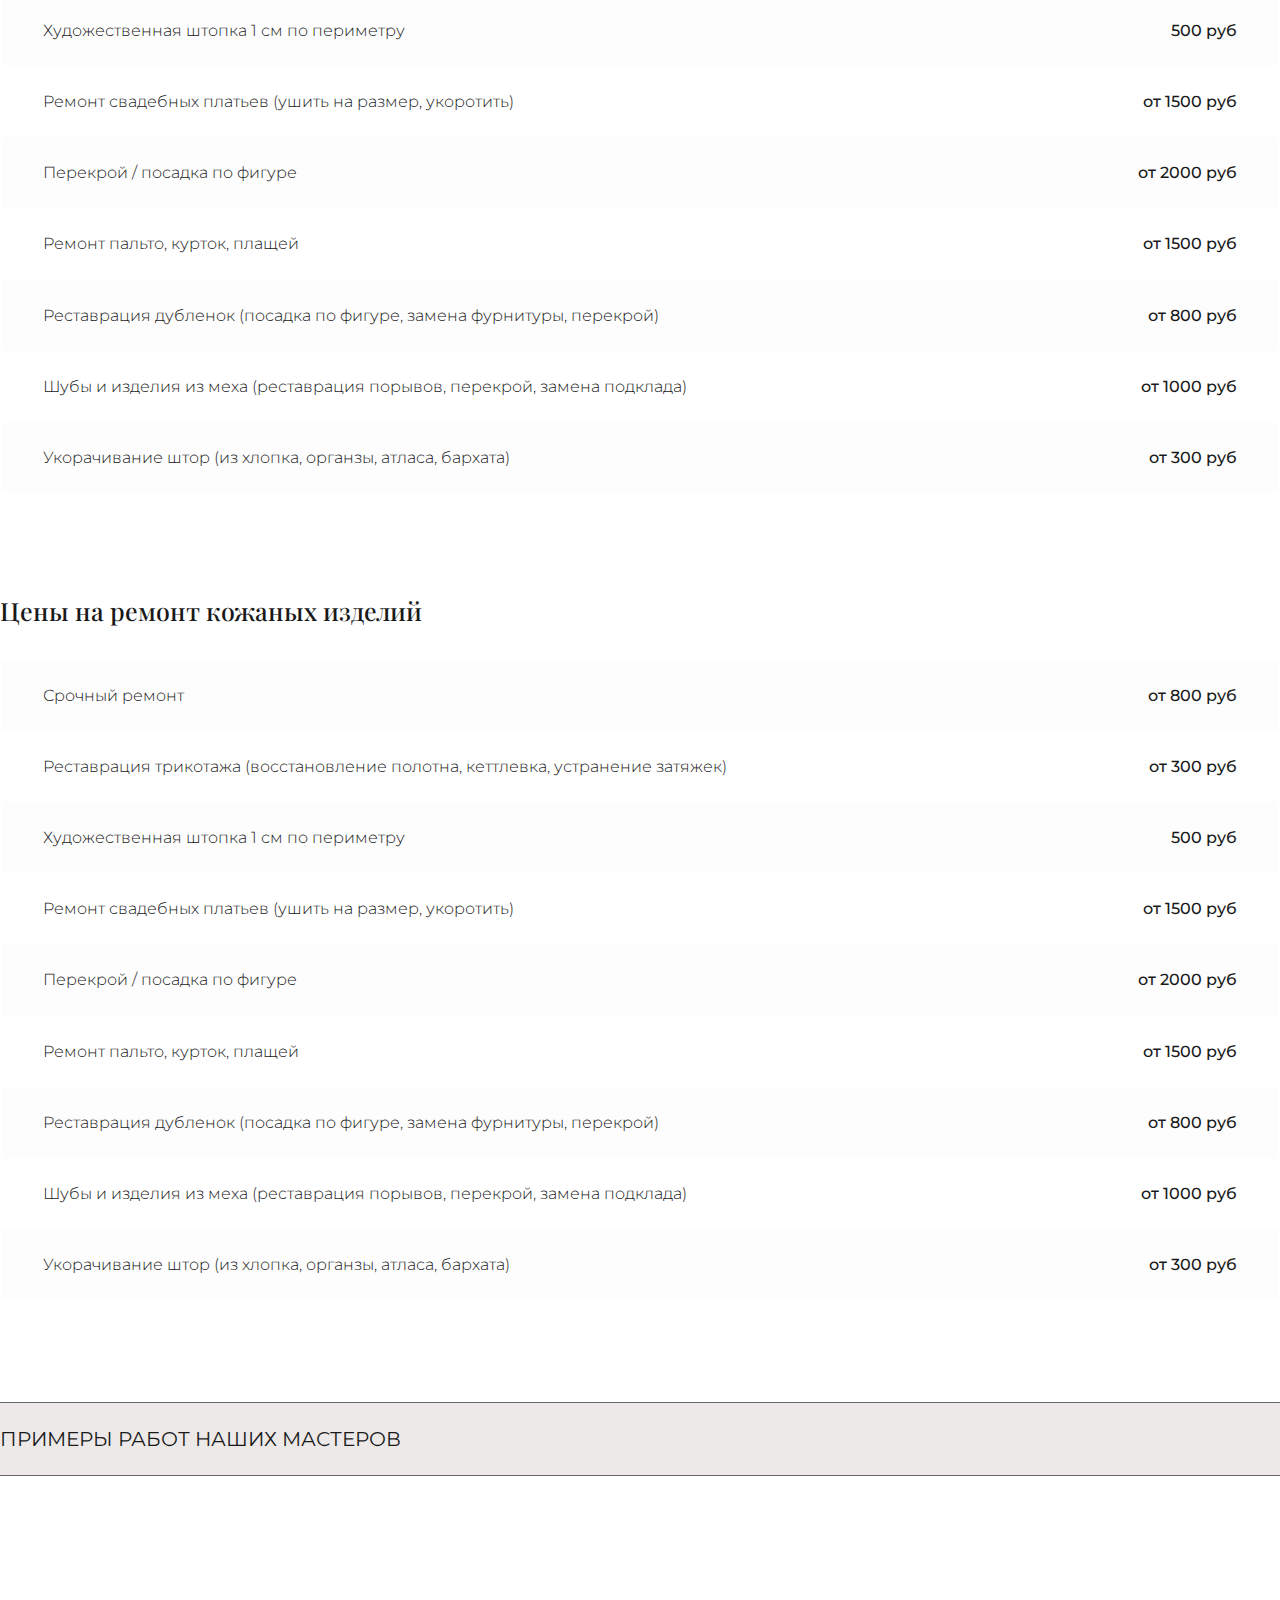
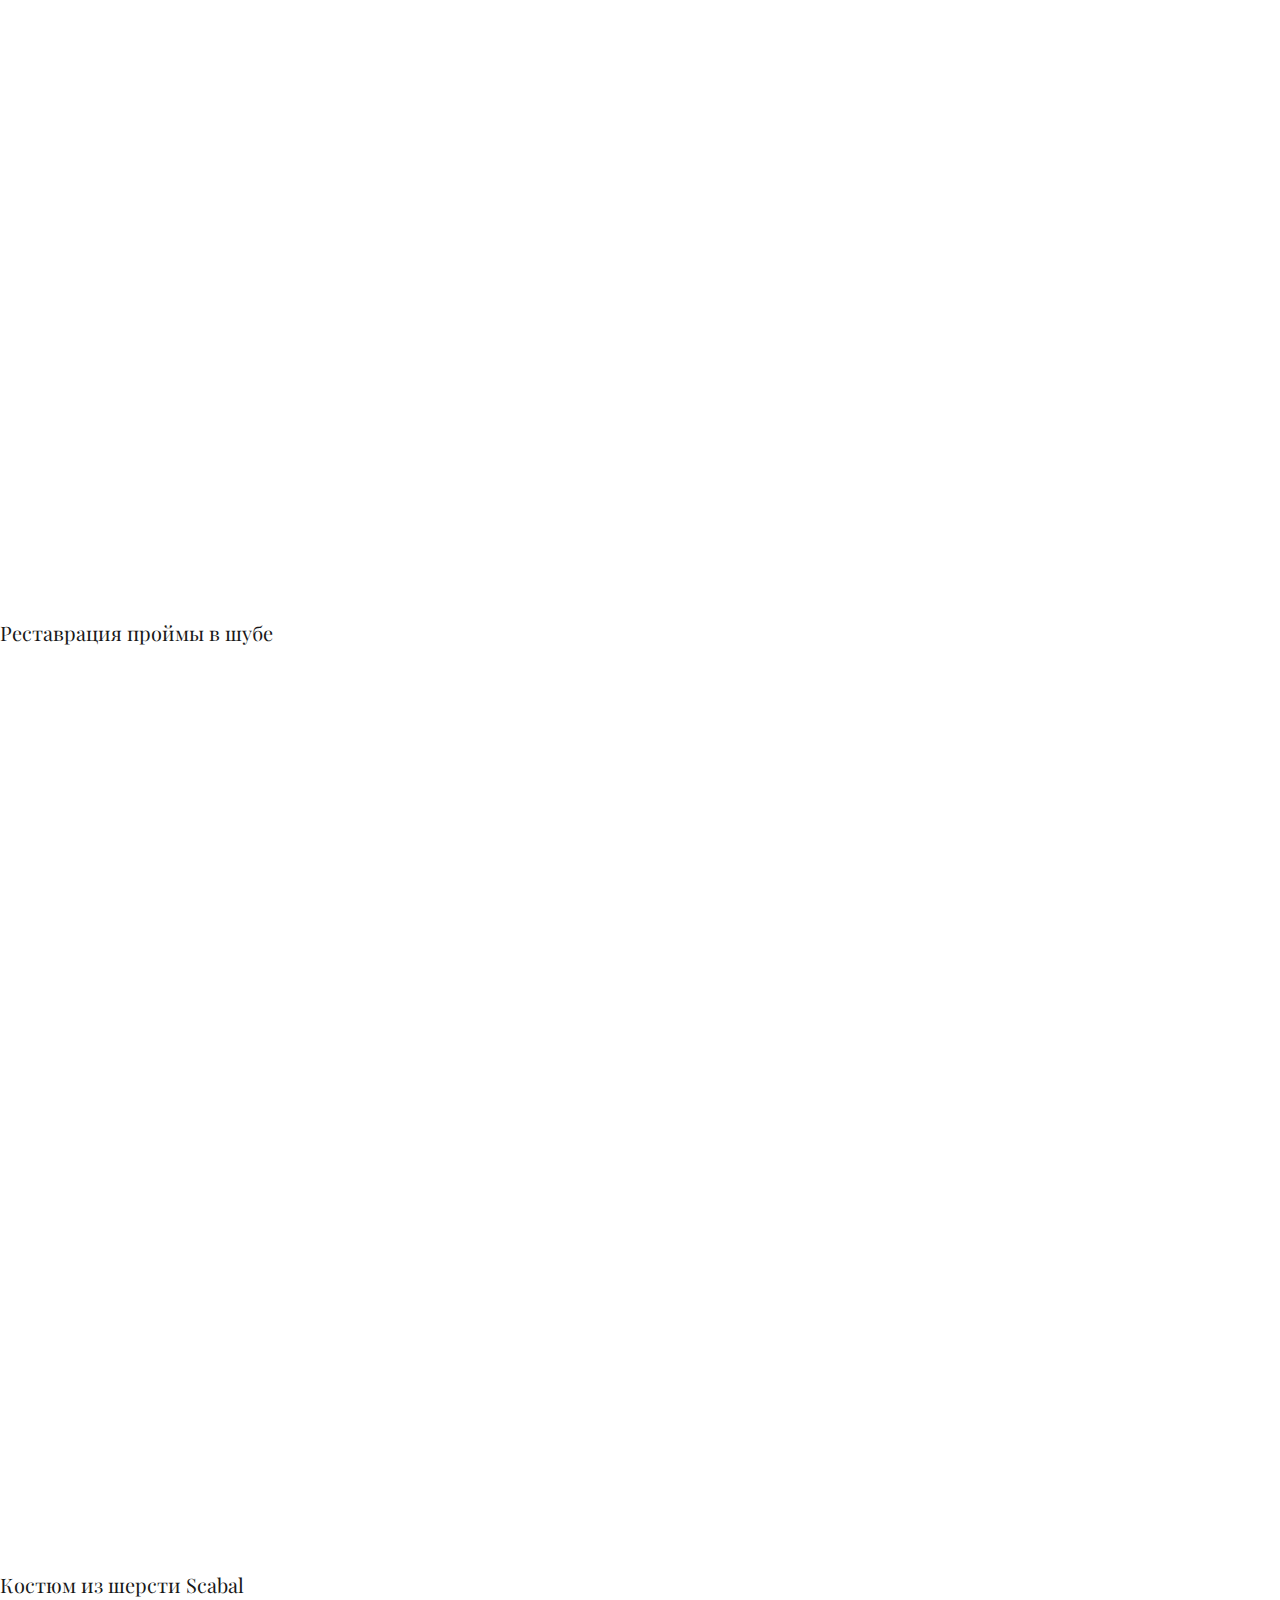
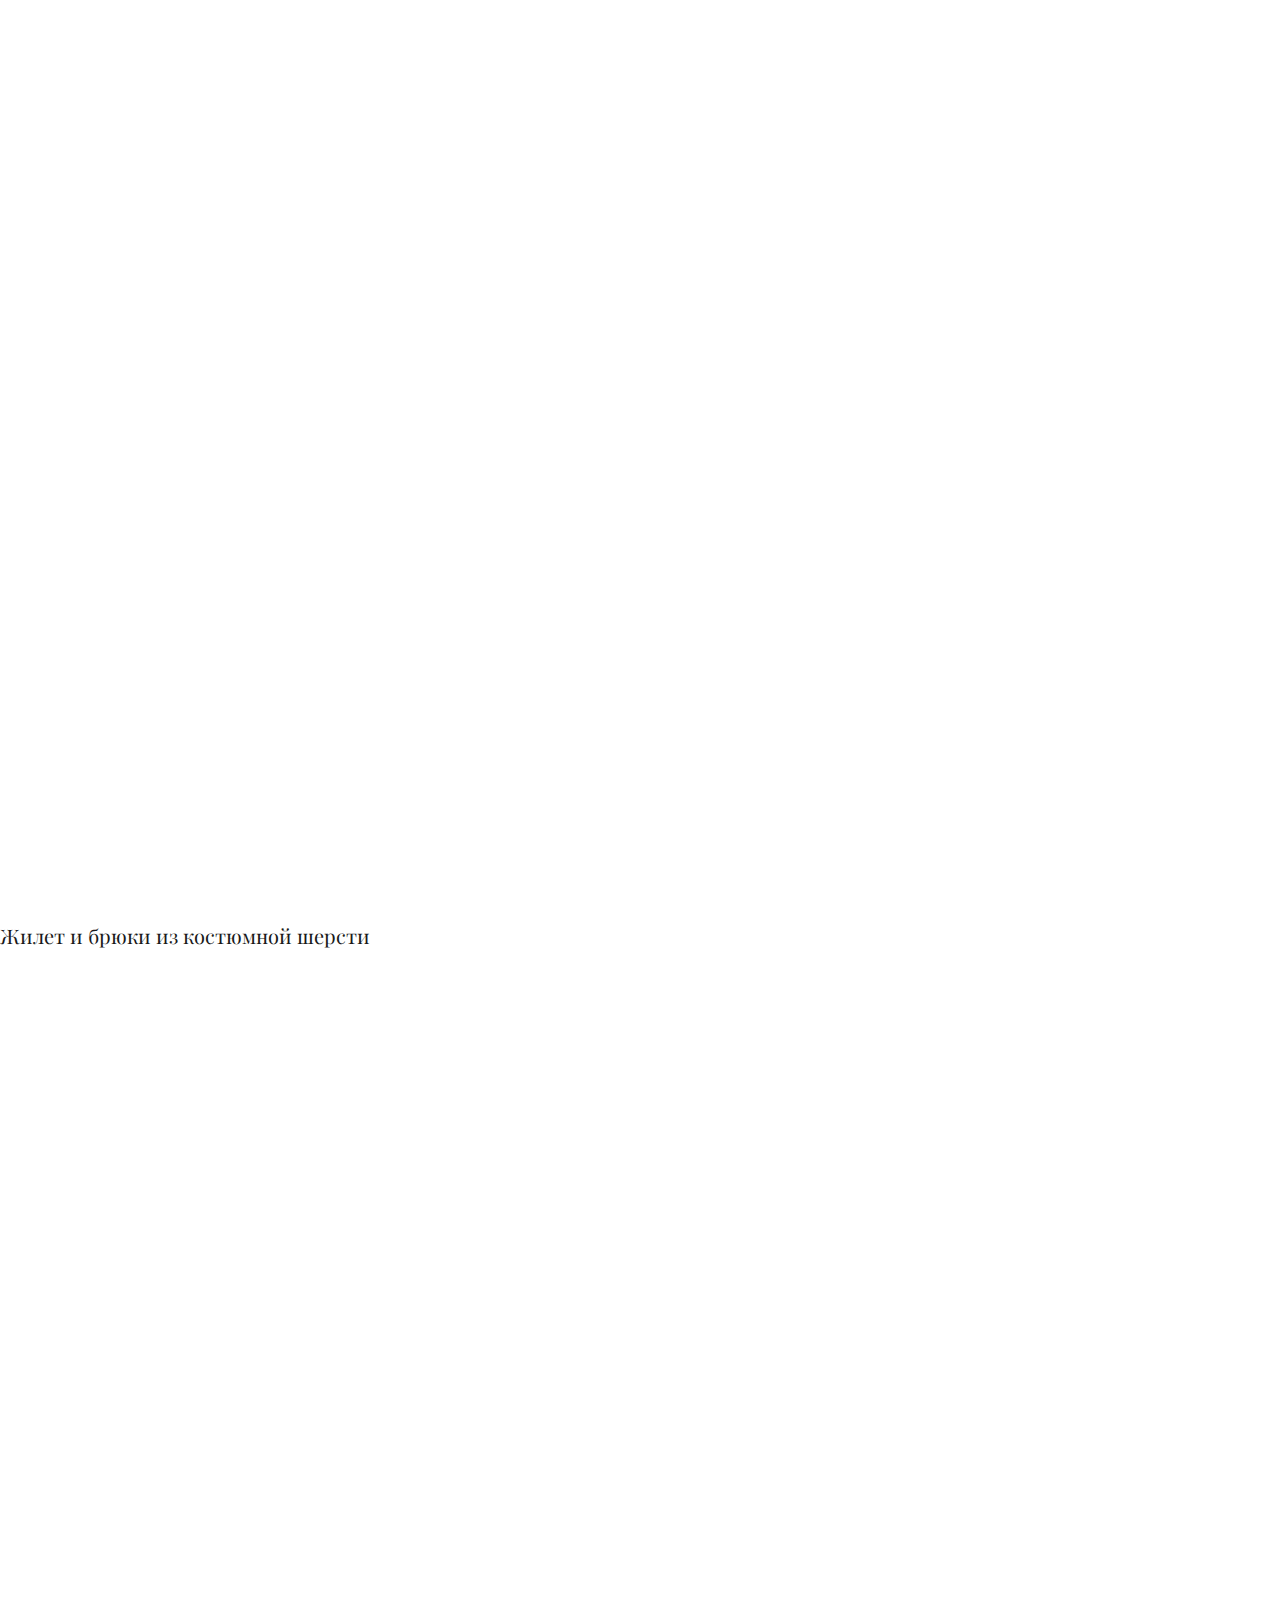
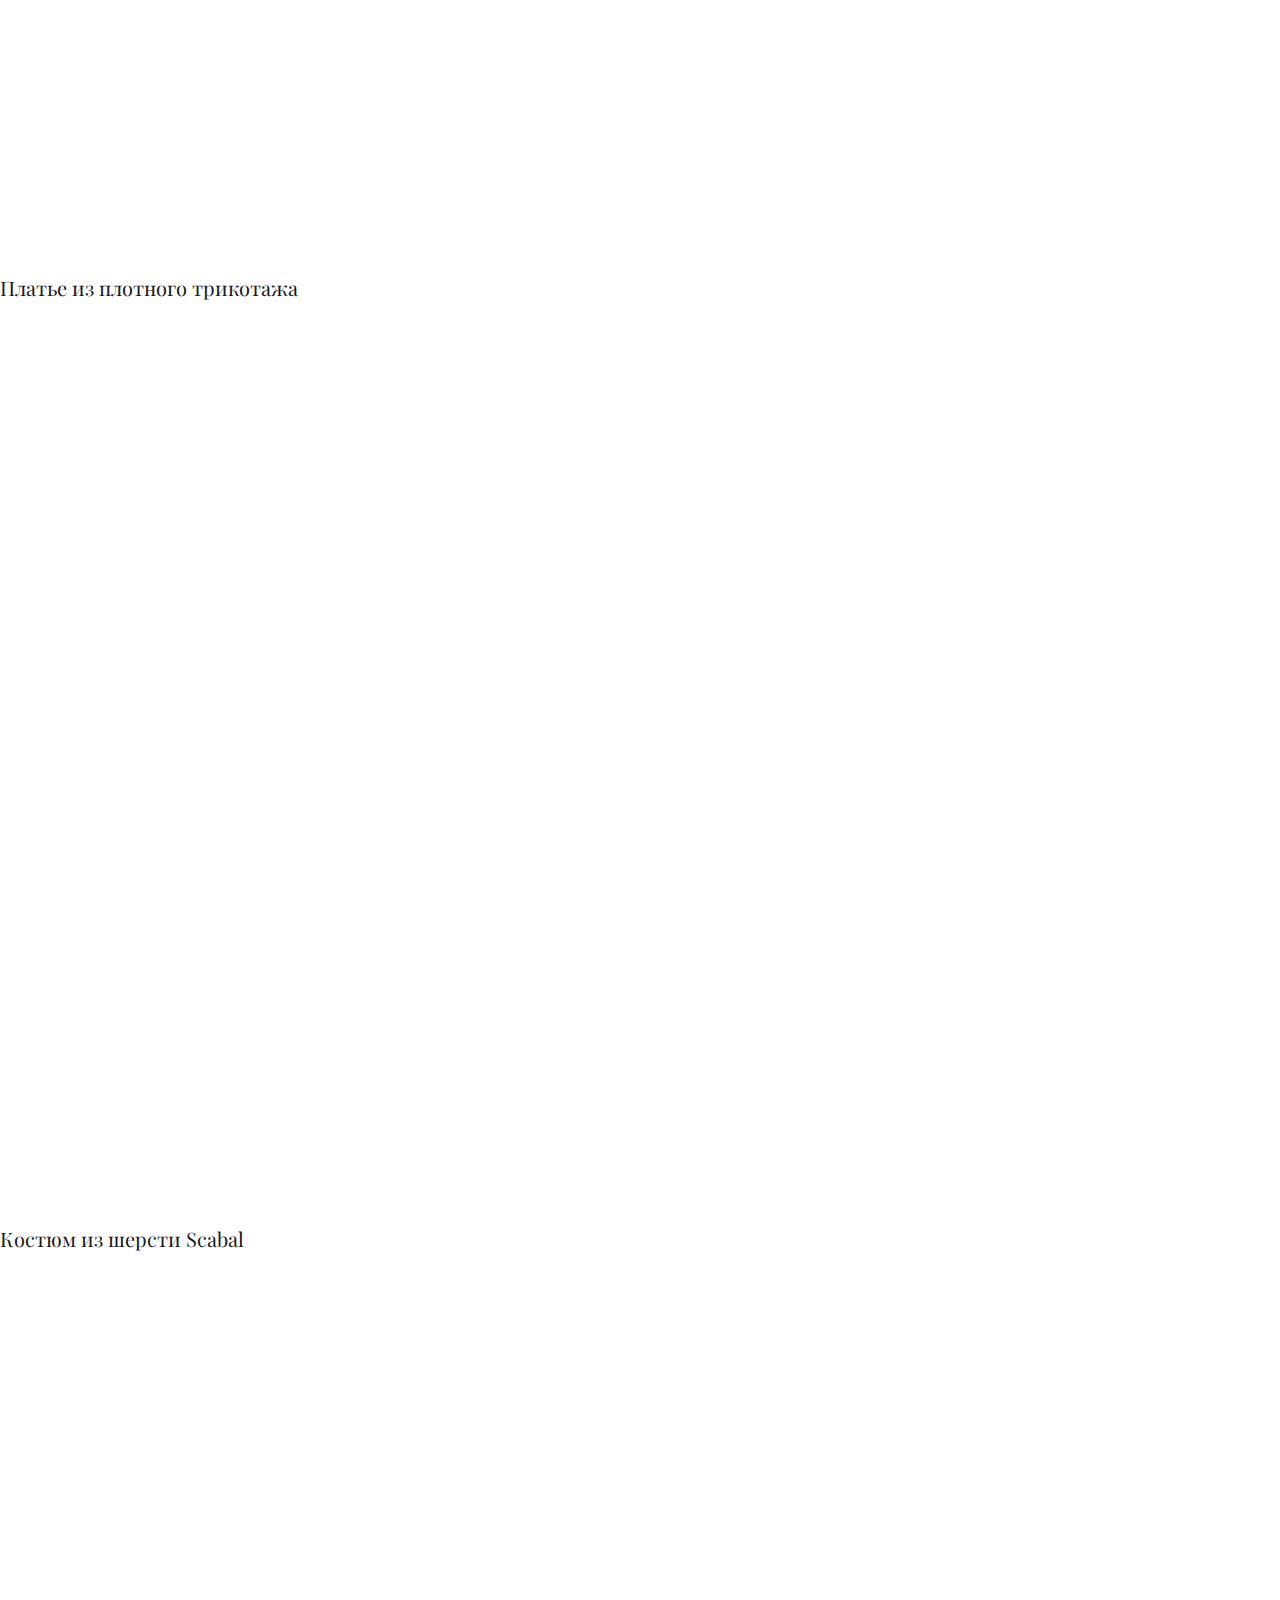
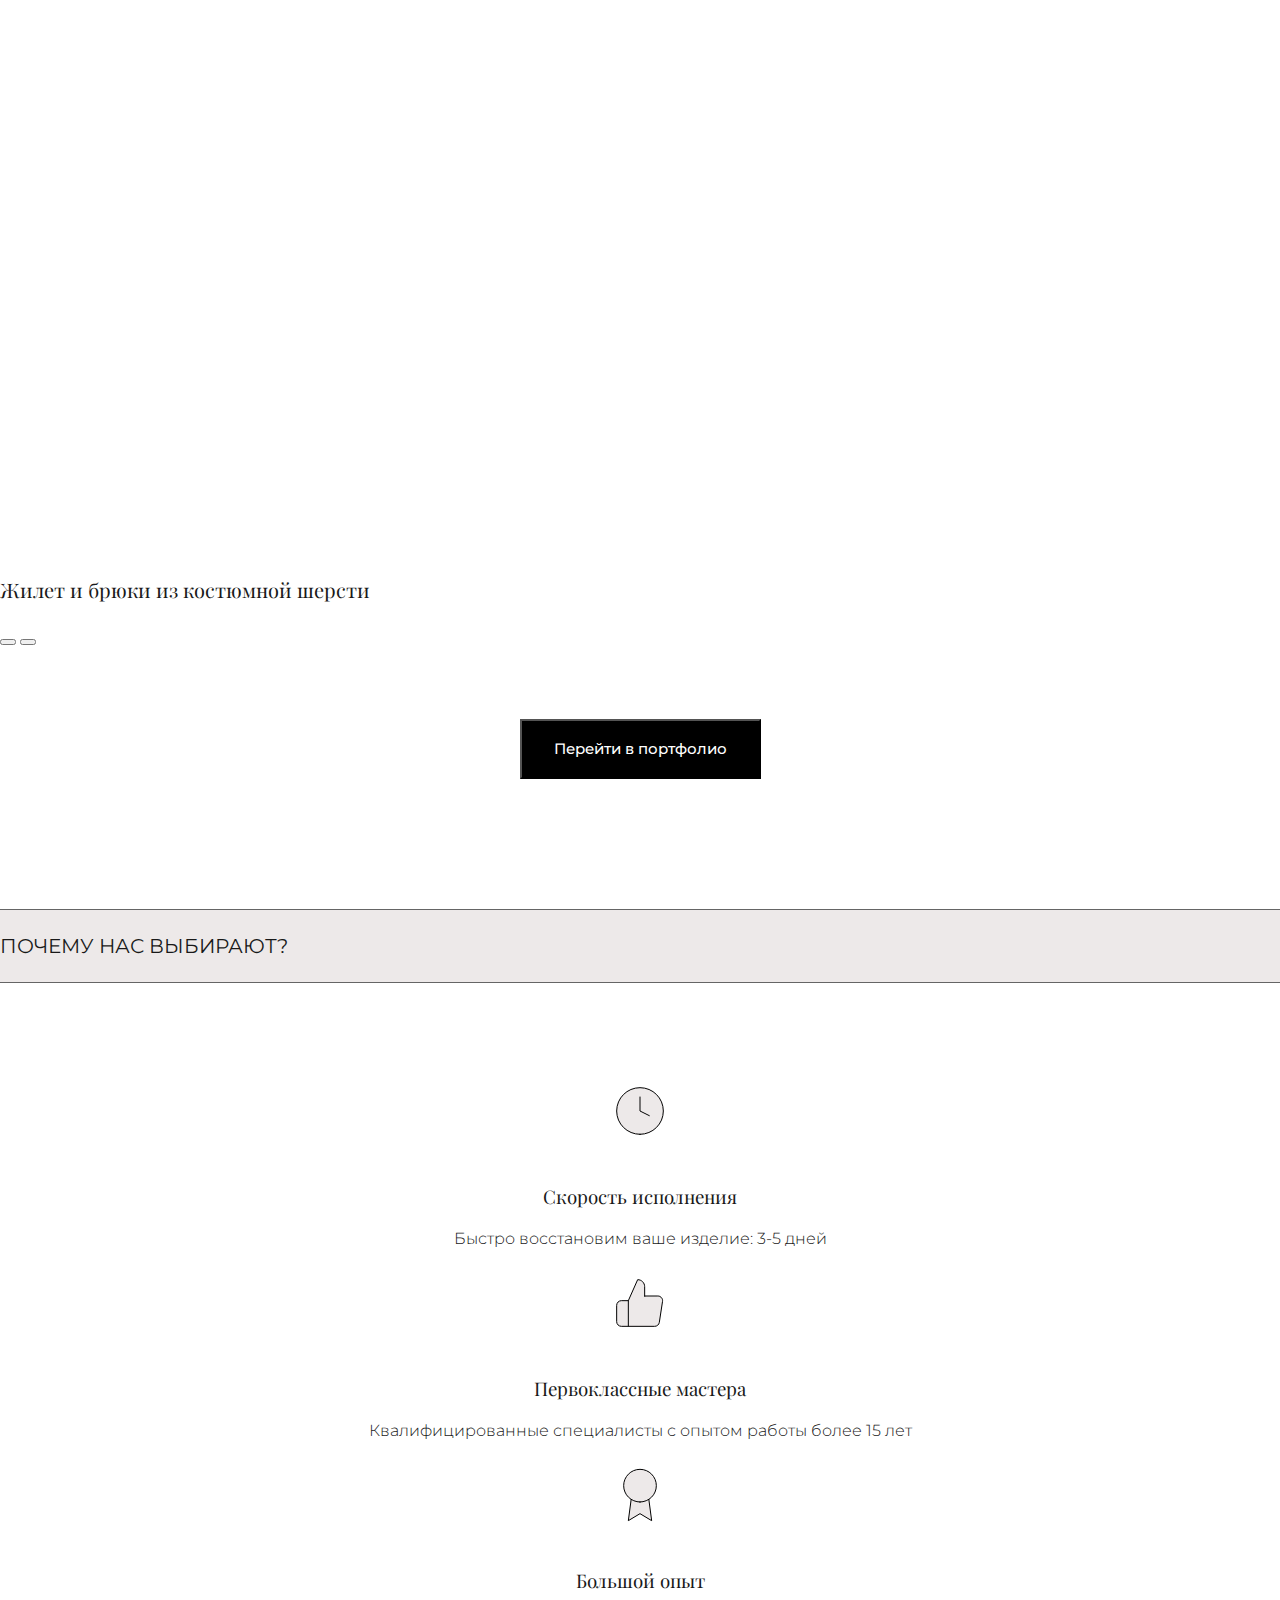
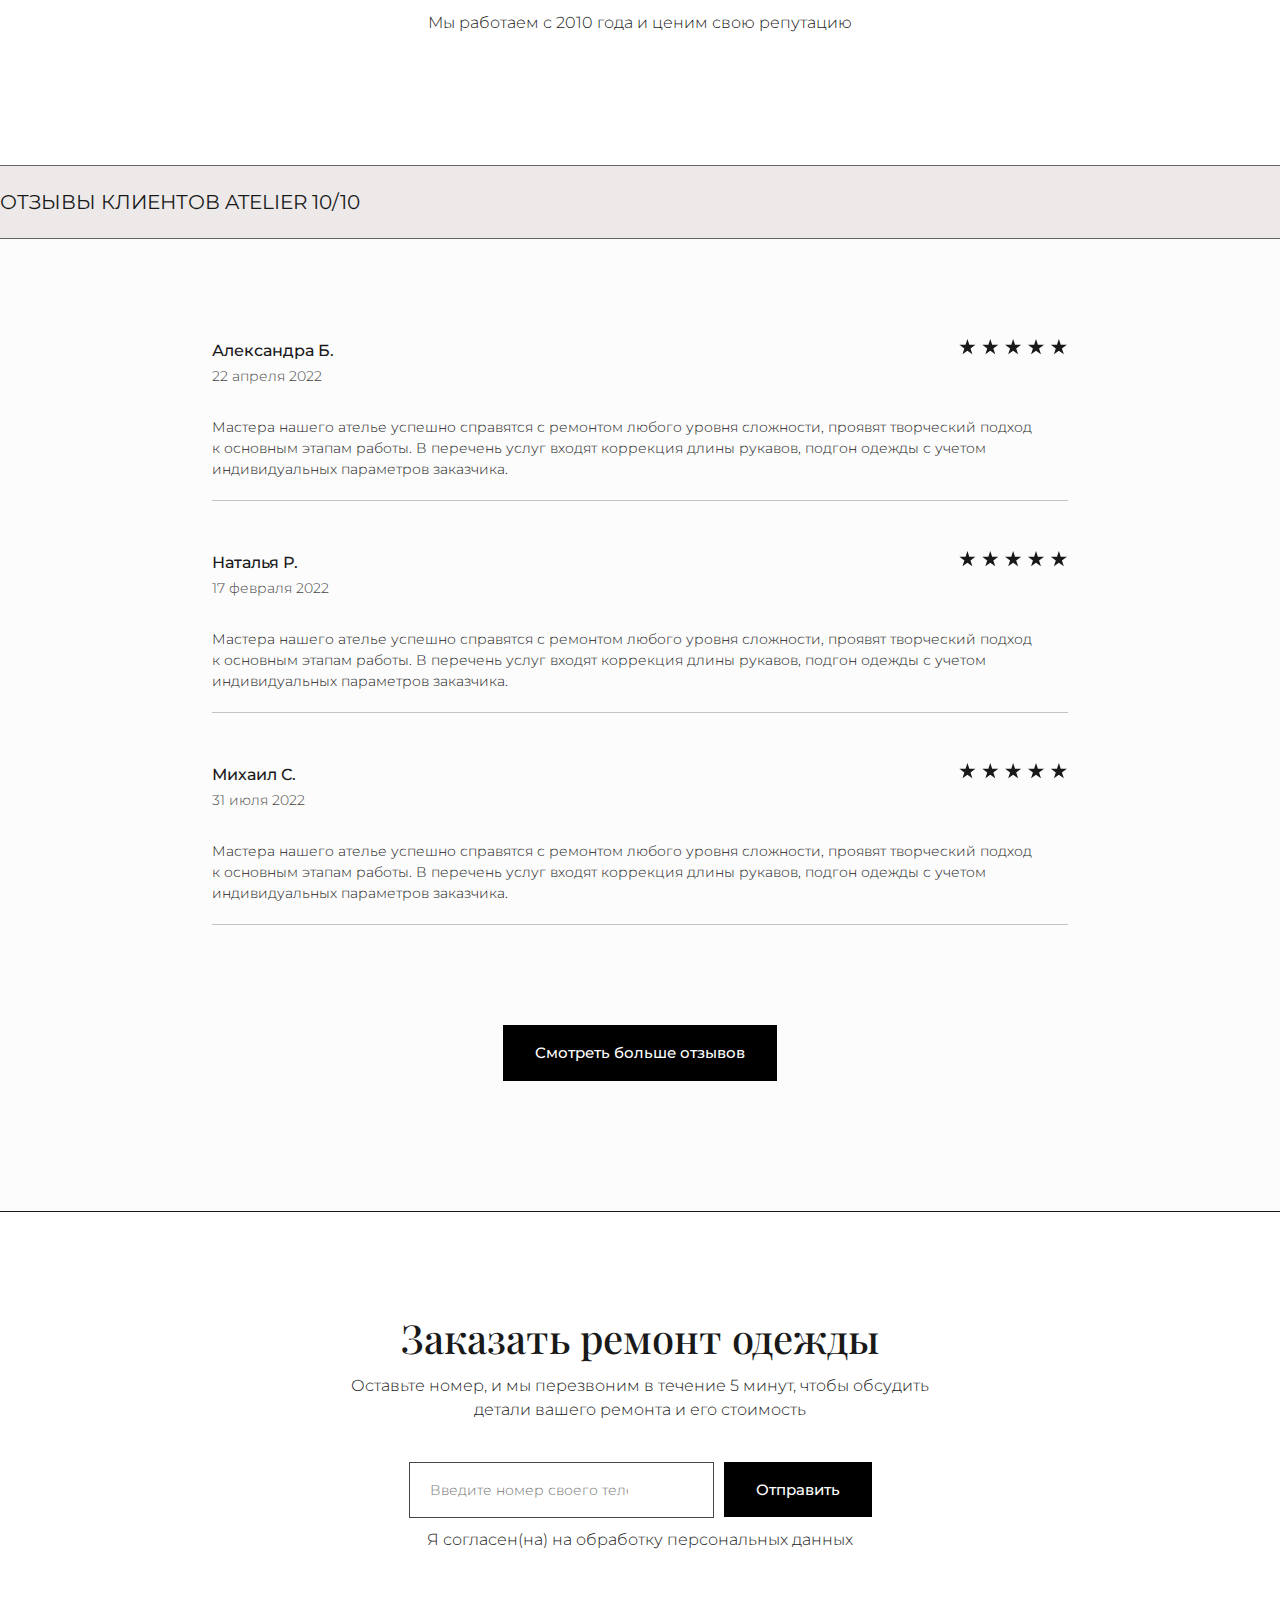
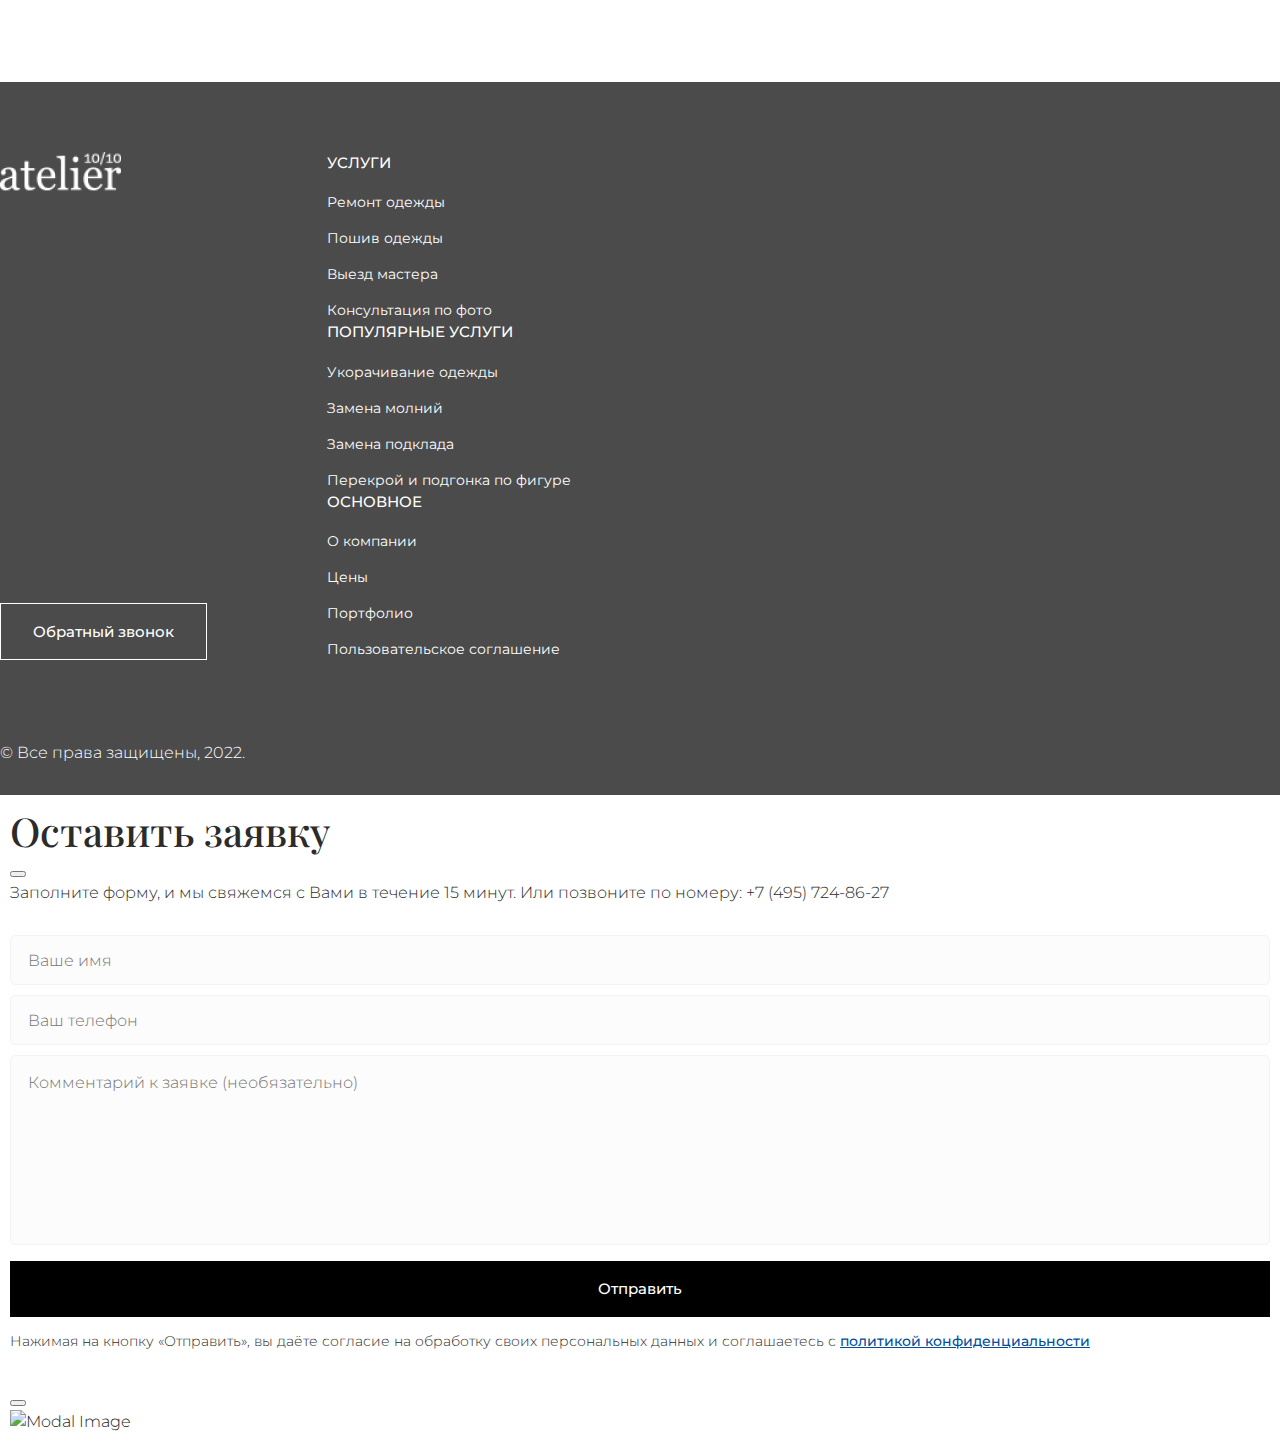
==== commit 7aecfb67: "Update index.html" ====
--- a/ceny-na-poshiv-odezhdy/index.html
+++ b/ceny-na-poshiv-odezhdy/index.html
@@ -135,7 +135,7 @@
 				</li>
 				<li class="breadcrumbs__current" itemprop="itemListElement" itemscope
 					itemtype="http://schema.org/ListItem">
-					<a itemprop="item" href="">
+					<a itemprop="item" href="#">
 						<span itemprop="name">Цены на&nbsp;пошив одежды</span>
 					</a>
 					<meta itemprop="position" content="2">
